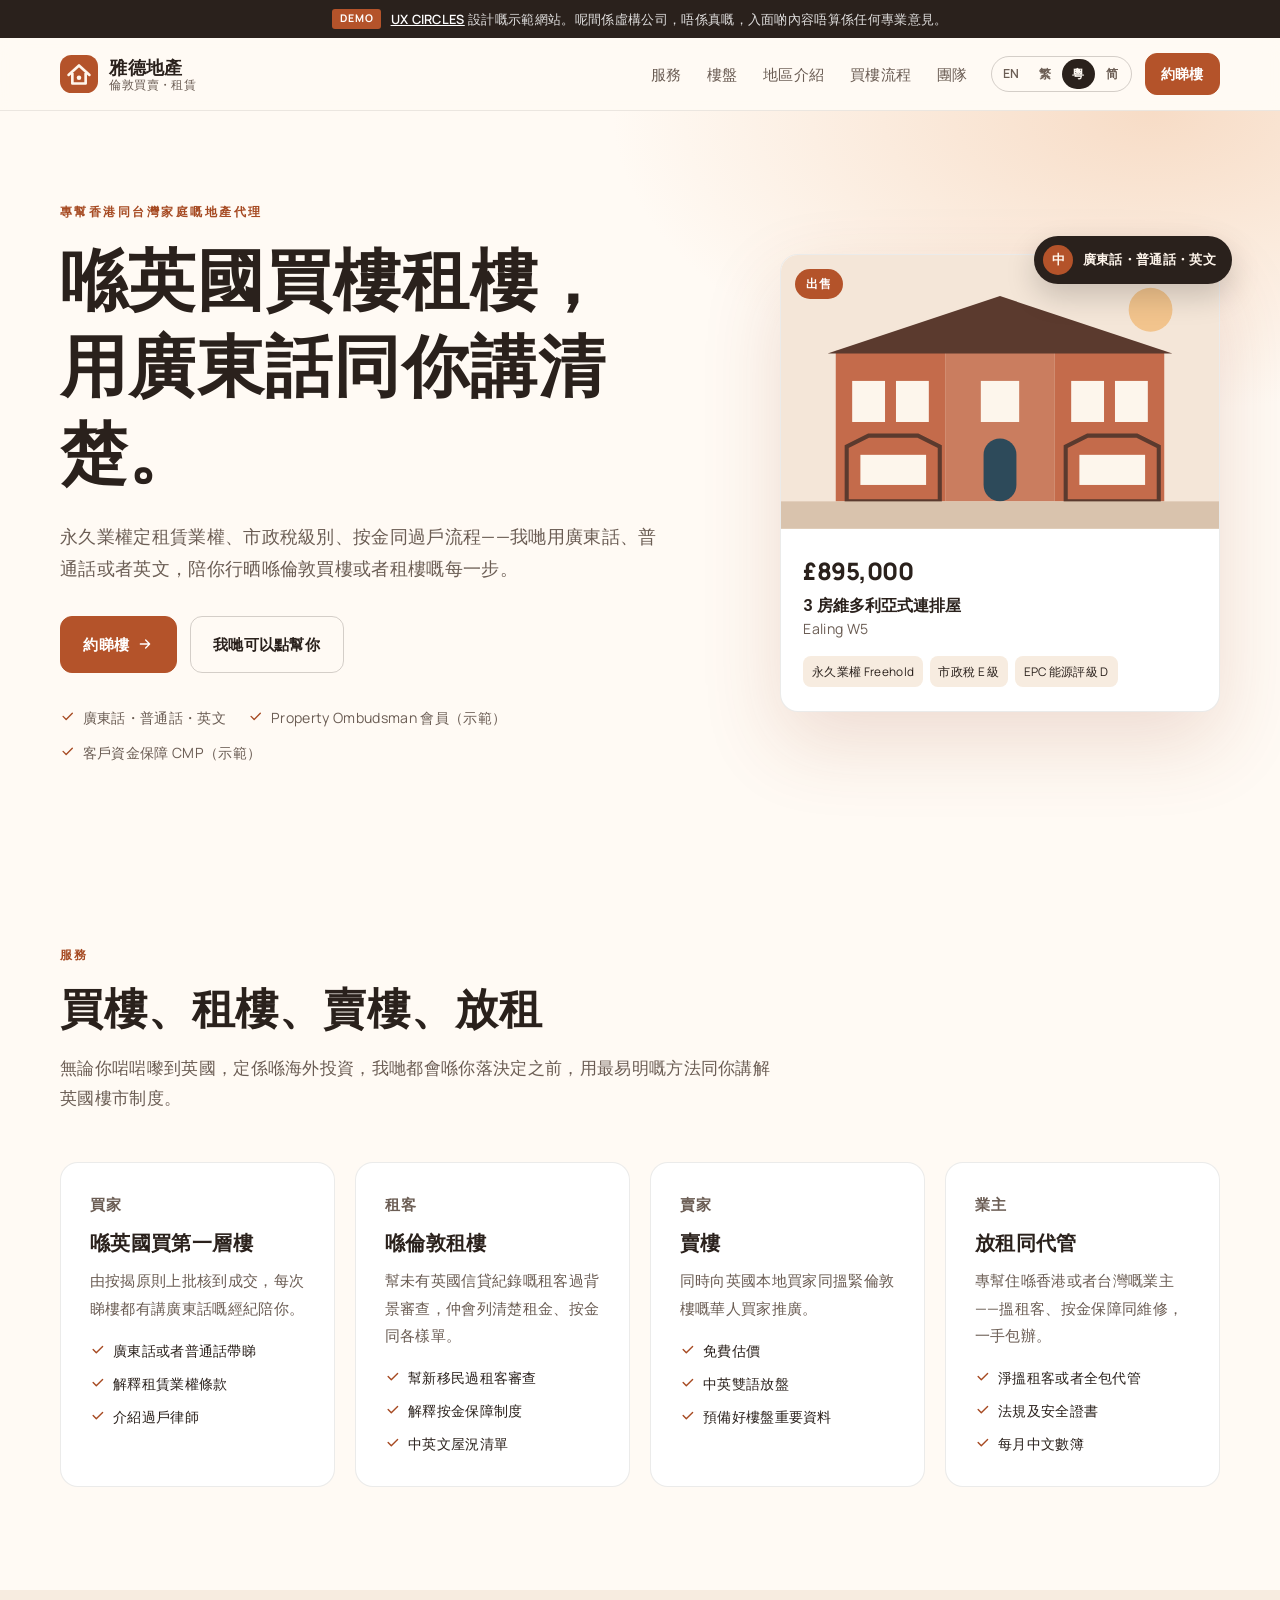
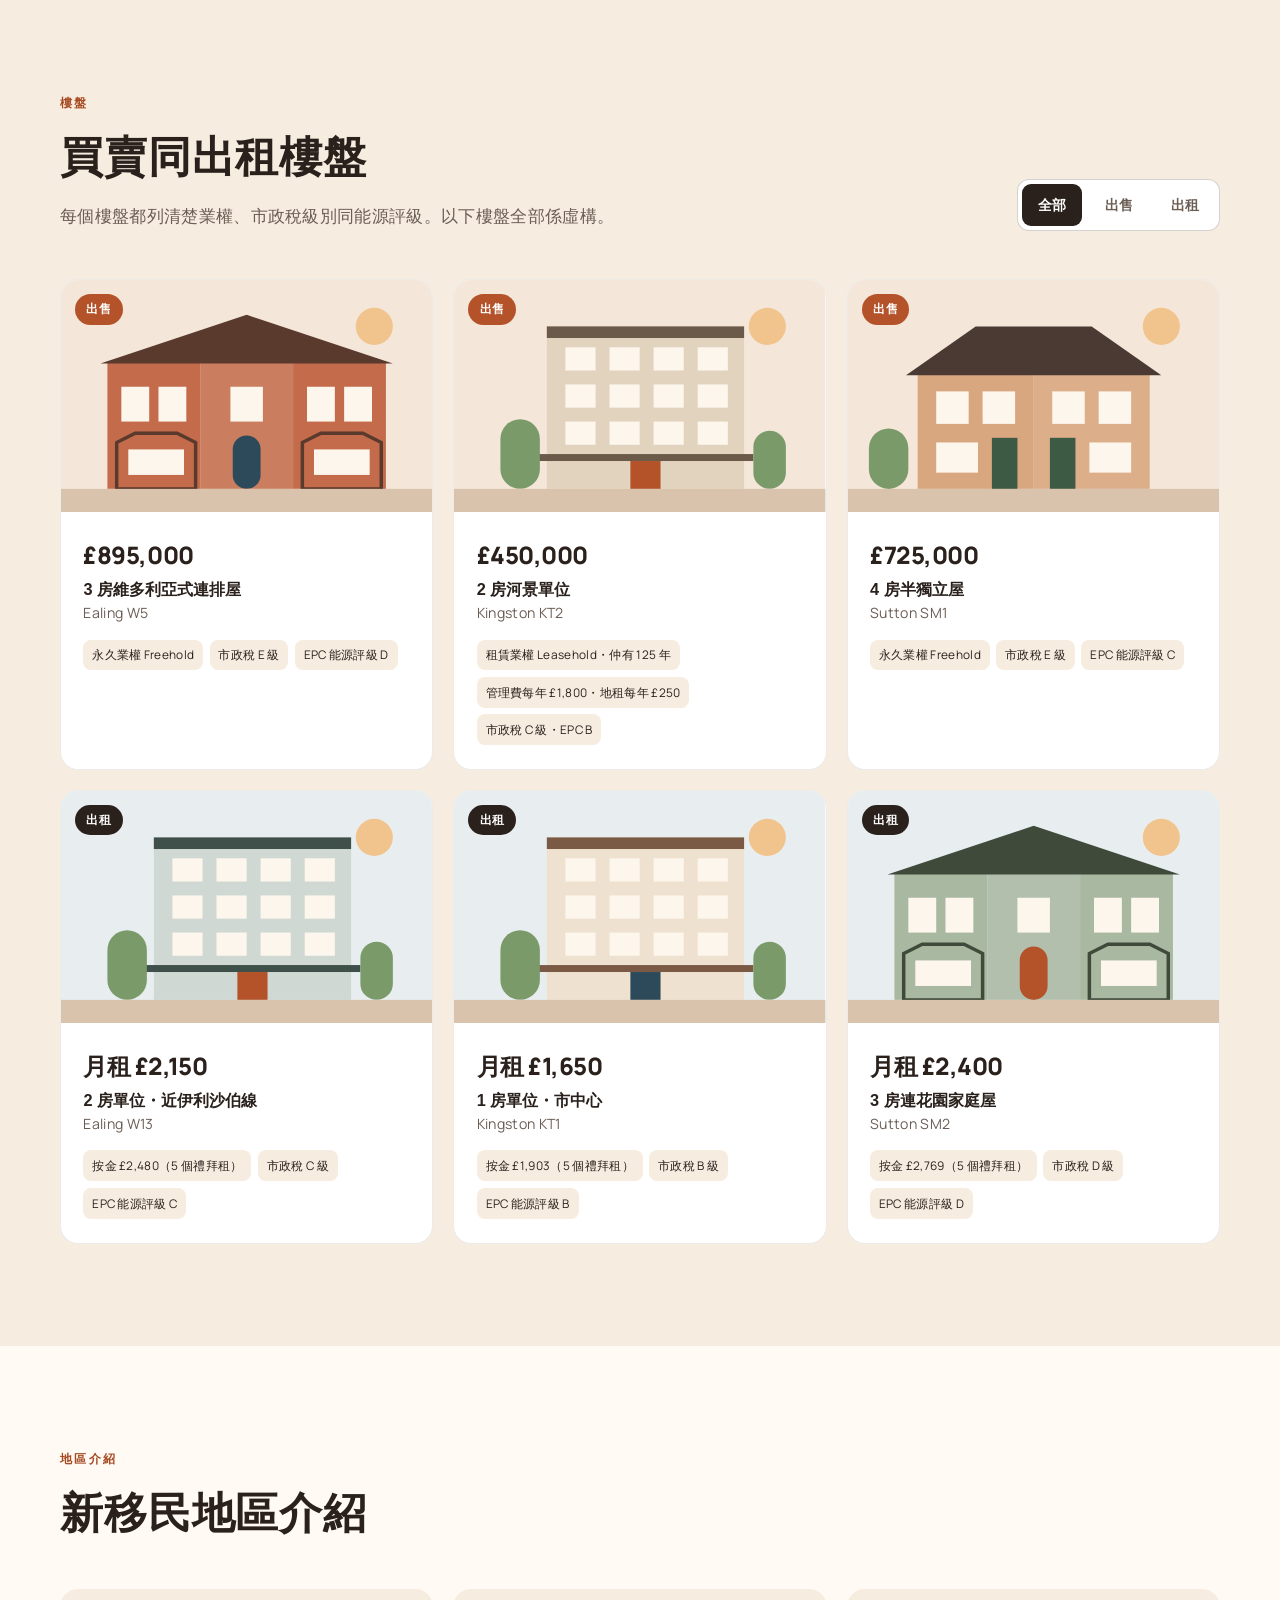
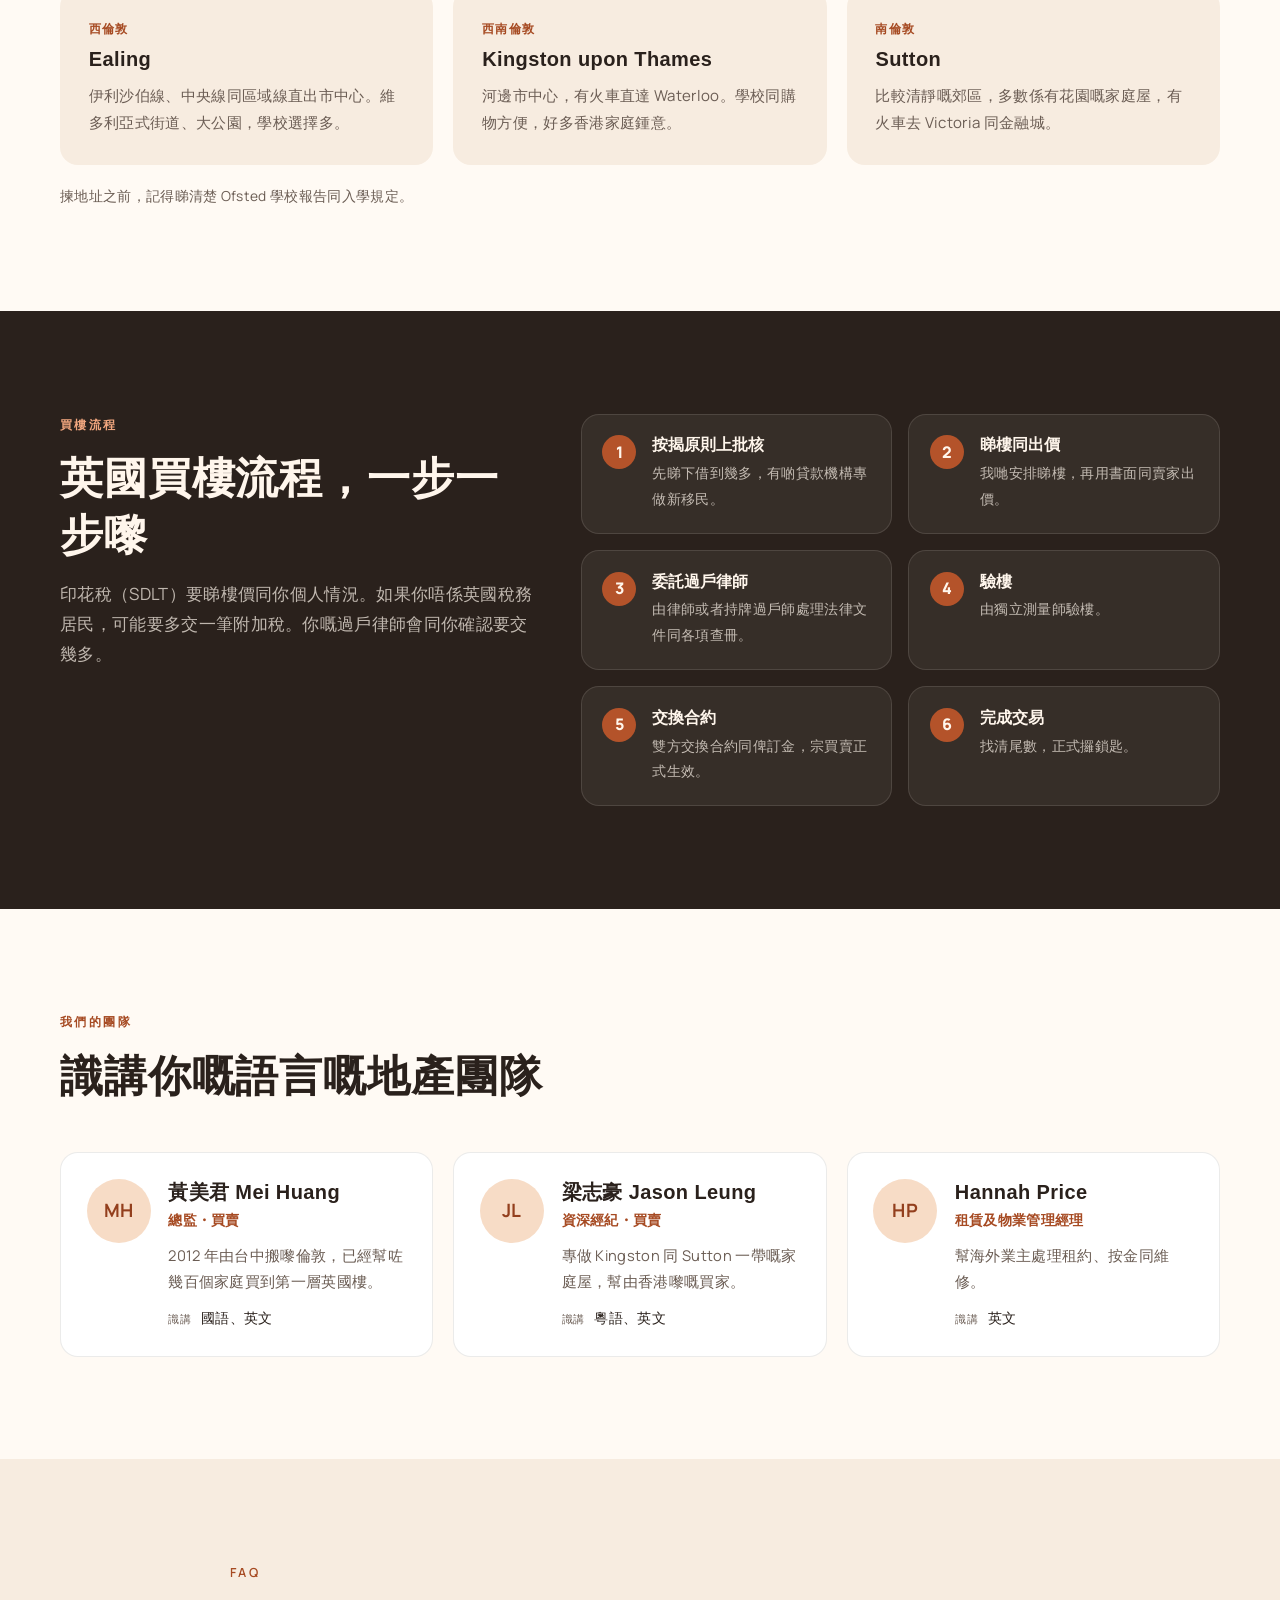
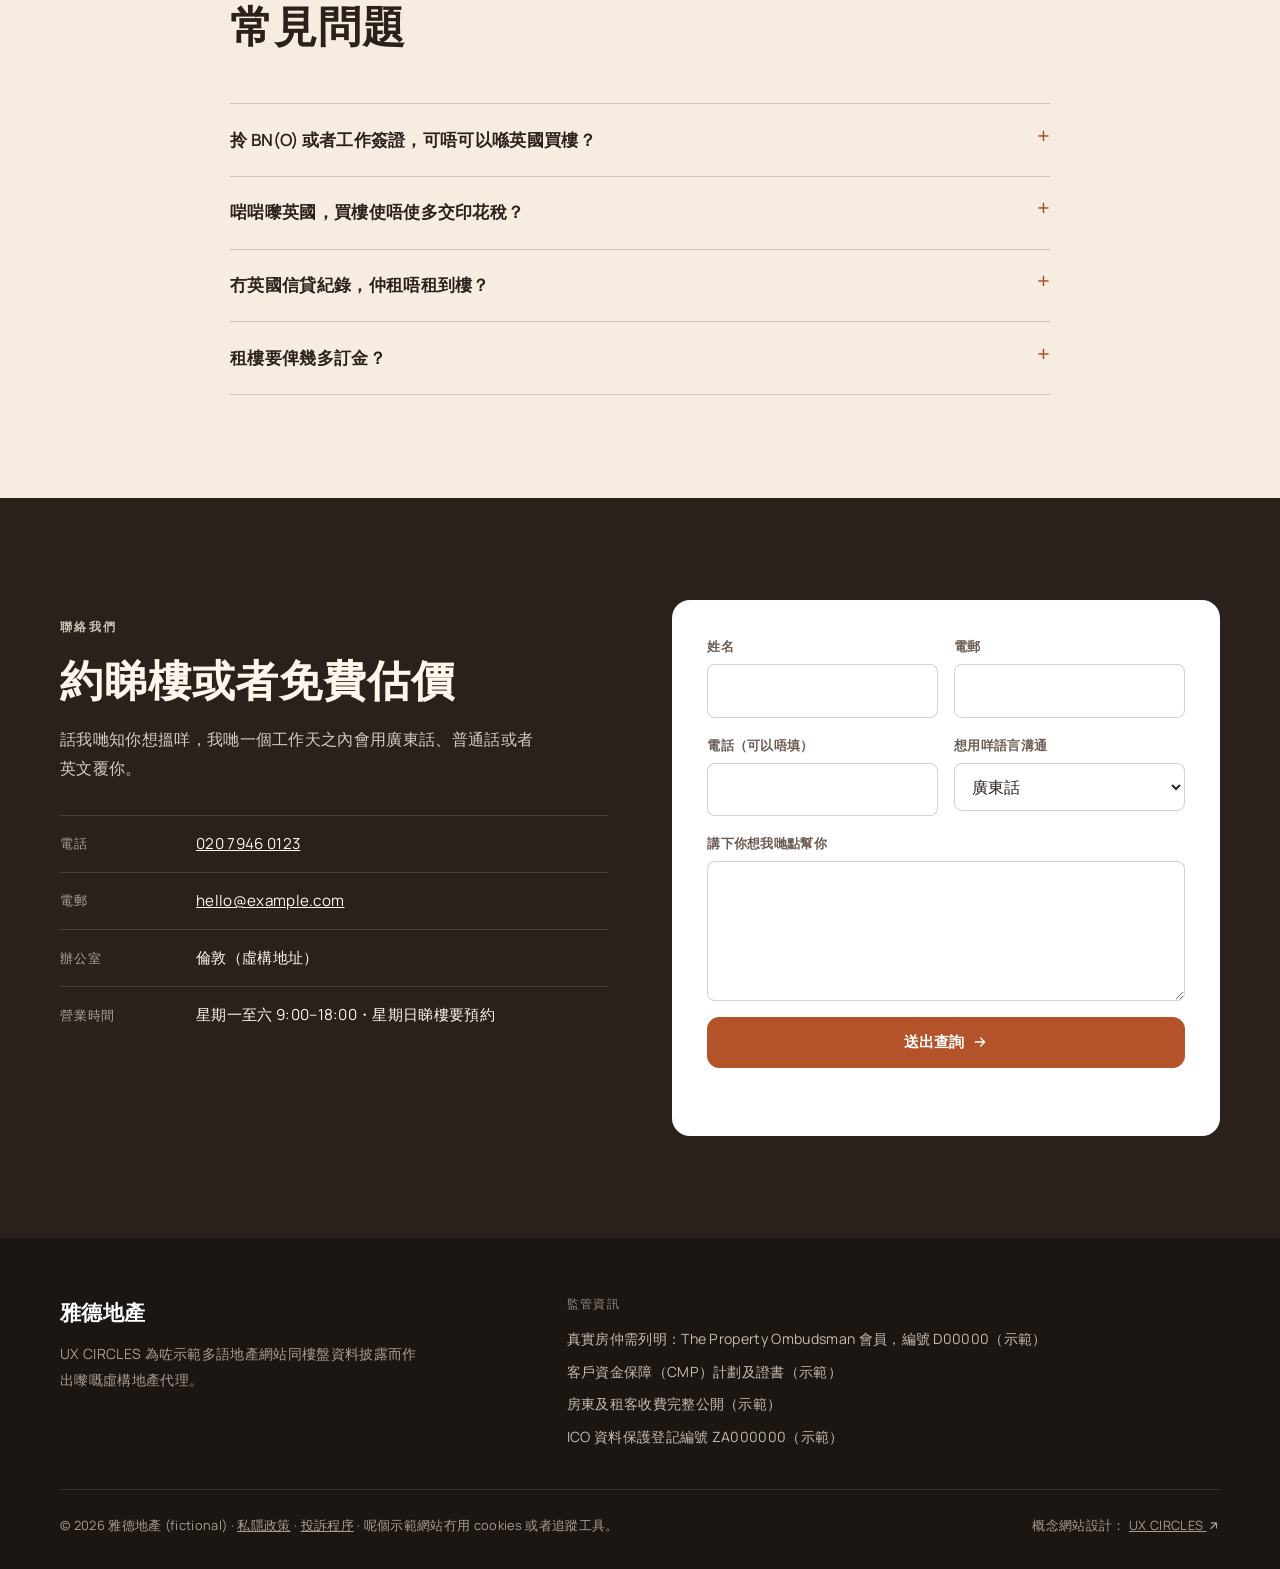
==== yue/index.html @ 045c655f "Add Cantonese (廣東話) version - New /yue/ page in written Cantonese alongside EN, 繁中 and 简中 - lang="yu" ====
<!doctype html>
<html lang="yue-Hant-HK">
<head>
<meta charset="utf-8">
<meta name="viewport" content="width=device-width, initial-scale=1">
<title>雅德地產 Alder &amp; Wren — 倫敦講廣東話嘅地產代理（示範網站）</title>
<meta name="description" content="UX CIRCLES 設計示範：專幫香港同台灣買家、租客嘅倫敦地產代理。用廣東話介紹買樓、租樓盤、地區資料同英國買樓流程。">
<meta name="robots" content="noindex, follow">
<link rel="canonical" href="https://uxcircles.github.io/demo-estate-agent/yue/">
<link rel="alternate" hreflang="en-GB" href="https://uxcircles.github.io/demo-estate-agent/">
<link rel="alternate" hreflang="zh-Hant" href="https://uxcircles.github.io/demo-estate-agent/zh-hant/">
<link rel="alternate" hreflang="zh-HK" href="https://uxcircles.github.io/demo-estate-agent/yue/">
<link rel="alternate" hreflang="zh-Hans" href="https://uxcircles.github.io/demo-estate-agent/zh-hans/">
<link rel="alternate" hreflang="x-default" href="https://uxcircles.github.io/demo-estate-agent/">
<meta property="og:title" content="雅德地產 Alder &amp; Wren — 倫敦講廣東話嘅地產代理（示範網站）">
<meta property="og:description" content="UX CIRCLES 設計示範：專幫香港同台灣買家、租客嘅倫敦地產代理。用廣東話介紹買樓、租樓盤、地區資料同英國買樓流程。">
<meta property="og:type" content="website">
<meta property="og:url" content="https://uxcircles.github.io/demo-estate-agent/yue/">
<meta name="theme-color" content="#b4532a">
<link rel="icon" href="../favicon.svg" type="image/svg+xml">
<link rel="preconnect" href="https://fonts.googleapis.com">
<link rel="preconnect" href="https://fonts.gstatic.com" crossorigin>
<link rel="stylesheet" href="https://fonts.googleapis.com/css2?family=Manrope:wght@400;500;600;700;800&display=swap">
<link rel="stylesheet" href="../styles.css">
<script type="application/ld+json">
{
  "@context": "https://schema.org",
  "@graph": [
    {
      "@type": "RealEstateAgent",
      "@id": "https://uxcircles.github.io/demo-estate-agent/#agency",
      "name": "雅德地產",
      "url": "https://uxcircles.github.io/demo-estate-agent/yue/",
      "description": "UX CIRCLES 設計示範：專幫香港同台灣買家、租客嘅倫敦地產代理。用廣東話介紹買樓、租樓盤、地區資料同英國買樓流程。",
      "telephone": "+44 20 7946 0123",
      "email": "hello@example.com",
      "knowsLanguage": [
        "en",
        "cmn",
        "yue",
        "zh-Hant",
        "zh-Hans"
      ],
      "areaServed": [
        "Ealing",
        "Kingston upon Thames",
        "Sutton"
      ],
      "address": {
        "@type": "PostalAddress",
        "addressLocality": "London",
        "addressCountry": "GB"
      },
      "employee": [
        {
          "@type": "Person",
          "name": "黃美君 Mei Huang",
          "jobTitle": "總監・買賣",
          "knowsLanguage": "國語、英文"
        },
        {
          "@type": "Person",
          "name": "梁志豪 Jason Leung",
          "jobTitle": "資深經紀・買賣",
          "knowsLanguage": "粵語、英文"
        },
        {
          "@type": "Person",
          "name": "Hannah Price",
          "jobTitle": "租賃及物業管理經理",
          "knowsLanguage": "英文"
        }
      ]
    },
    {
      "@type": "FAQPage",
      "mainEntity": [
        {
          "@type": "Question",
          "name": "拎 BN(O) 或者工作簽證，可唔可以喺英國買樓？",
          "acceptedAnswer": {
            "@type": "Answer",
            "text": "可以。英國冇規定一定要咩簽證先可以揸樓。借唔借到按揭就要睇銀行，有啲貸款機構專做新移民，建議你早啲搵按揭顧問傾下。"
          }
        },
        {
          "@type": "Question",
          "name": "啱啱嚟英國，買樓使唔使多交印花稅？",
          "acceptedAnswer": {
            "@type": "Answer",
            "text": "印花稅（SDLT）要睇樓價同你個人情況。如果你唔係英國稅務居民，可能要多交一筆附加稅。你嘅過戶律師會同你確認要交幾多。"
          }
        },
        {
          "@type": "Question",
          "name": "冇英國信貸紀錄，仲租唔租到樓？",
          "acceptedAnswer": {
            "@type": "Answer",
            "text": "通常都得。業主可能會要英國擔保人，或者叫你俾收入或者存款證明。申請之前我哋會同你講清楚有咩選擇。"
          }
        },
        {
          "@type": "Question",
          "name": "租樓要俾幾多訂金？",
          "acceptedAnswer": {
            "@type": "Answer",
            "text": "喺英格蘭，訂金（holding deposit）最多係一個禮拜租金；年租低過 £50,000 嘅租約，按金最多係五個禮拜租金。按金一定要放喺政府認可嘅保障計劃。"
          }
        }
      ]
    }
  ]
}
</script>
</head>
<body class="lang-yue">
<a class="skip" href="#main">跳去主要內容</a>
<div class="demo-bar" role="note"><span class="demo-tag">DEMO</span><span><a href="https://ux-circles.com/professionals">UX CIRCLES</a> 設計嘅示範網站。呢間係虛構公司，唔係真嘅，入面啲內容唔算係任何專業意見。</span></div>

<header class="site-header">
  <div class="wrap header-inner">
    <a class="brand" href="./" aria-label="雅德地產">
      <svg viewBox="0 0 40 40" aria-hidden="true"><rect width="40" height="40" rx="12" fill="#b4532a"/><path d="M9 21L20 11l11 10" stroke="#fff6ec" stroke-width="2.8" fill="none" stroke-linecap="round" stroke-linejoin="round"/><path d="M13 19v11h14V19" stroke="#fff6ec" stroke-width="2.8" fill="none" stroke-linejoin="round"/><circle cx="20" cy="24" r="2.4" fill="#fff6ec"/></svg>
      <span class="brand-text"><span class="brand-name">雅德地產</span><span class="brand-sub">倫敦買賣・租賃</span></span>
    </a>
    <nav class="main-nav" aria-label="選單">
      <ul><li><a href="#services">服務</a></li><li><a href="#homes">樓盤</a></li><li><a href="#areas">地區介紹</a></li><li><a href="#guide">買樓流程</a></li><li><a href="#team">團隊</a></li></ul>
    </nav>
    <div class="header-tools">
      <div class="lang-switch" role="group" aria-label="語言"><a href="../" lang="en-GB" hreflang="en-GB" title="English">EN</a><a href="../zh-hant/" lang="zh-Hant" hreflang="zh-Hant" title="繁體中文">繁</a><a href="./" lang="yue-Hant-HK" hreflang="zh-HK" title="廣東話" aria-current="true">粵</a><a href="../zh-hans/" lang="zh-Hans" hreflang="zh-Hans" title="简体中文">简</a></div>
      <a class="btn btn-sm" href="#contact">約睇樓</a>
      <button class="menu-btn" type="button" aria-expanded="false" aria-controls="mobile-nav"><span class="sr">選單</span><span class="bars" aria-hidden="true"></span></button>
    </div>
  </div>
  <nav id="mobile-nav" class="mobile-nav" aria-label="選單" hidden>
    <ul><li><a href="#services">服務</a></li><li><a href="#homes">樓盤</a></li><li><a href="#areas">地區介紹</a></li><li><a href="#guide">買樓流程</a></li><li><a href="#team">團隊</a></li><li><a href="#contact">聯絡我們</a></li></ul>
  </nav>
</header>

<main id="main">
  <section class="hero">
    <div class="wrap hero-inner">
      <div class="hero-copy">
        <p class="eyebrow">專幫香港同台灣家庭嘅地產代理</p>
        <h1>喺英國買樓租樓，用廣東話同你講清楚。</h1>
        <p class="lede">永久業權定租賃業權、市政稅級別、按金同過戶流程——我哋用廣東話、普通話或者英文，陪你行晒喺倫敦買樓或者租樓嘅每一步。</p>
        <div class="hero-actions">
          <a class="btn" href="#contact">約睇樓 <svg class="ico" viewBox="0 0 24 24" fill="none" stroke="currentColor" stroke-width="2" stroke-linecap="round" stroke-linejoin="round" aria-hidden="true"><path d="M5 12h14M13 6l6 6-6 6"/></svg></a>
          <a class="btn btn-ghost" href="#services">我哋可以點幫你</a>
        </div>
        <ul class="trust"><li><svg class="ico ico-check" viewBox="0 0 24 24" fill="none" stroke="currentColor" stroke-width="2.2" stroke-linecap="round" stroke-linejoin="round" aria-hidden="true"><path d="M5 12l5 5L20 7"/></svg><span>廣東話・普通話・英文</span></li><li><svg class="ico ico-check" viewBox="0 0 24 24" fill="none" stroke="currentColor" stroke-width="2.2" stroke-linecap="round" stroke-linejoin="round" aria-hidden="true"><path d="M5 12l5 5L20 7"/></svg><span>Property Ombudsman 會員（示範）</span></li><li><svg class="ico ico-check" viewBox="0 0 24 24" fill="none" stroke="currentColor" stroke-width="2.2" stroke-linecap="round" stroke-linejoin="round" aria-hidden="true"><path d="M5 12l5 5L20 7"/></svg><span>客戶資金保障 CMP（示範）</span></li></ul>
      </div>
      <div class="hero-visual">
        <div class="hero-home">
          <div class="home-art"><svg viewBox="0 0 320 200" role="img" aria-hidden="true" preserveAspectRatio="xMidYMid slice"><rect width="320" height="200" fill="#f4e6d8"/><circle cx="270" cy="40" r="16" fill="#f2c48d"/><rect x="40" y="70" width="80" height="110" fill="#c46b4b"/><rect x="120" y="70" width="80" height="110" fill="#c46b4b" opacity=".85"/><rect x="200" y="70" width="80" height="110" fill="#c46b4b"/>
<polygon points="34,72 160,30 286,72" fill="#5b3a2e"/>
<rect x="52" y="92" width="24" height="30" fill="#fdf6ec"/><rect x="84" y="92" width="24" height="30" fill="#fdf6ec"/><rect x="146" y="92" width="28" height="30" fill="#fdf6ec"/>
<rect x="212" y="92" width="24" height="30" fill="#fdf6ec"/><rect x="244" y="92" width="24" height="30" fill="#fdf6ec"/>
<polygon points="48,180 48,140 64,132 100,132 116,140 116,180" fill="#c46b4b" stroke="#5b3a2e" stroke-width="3"/><rect x="58" y="146" width="48" height="22" fill="#fdf6ec"/>
<rect x="148" y="134" width="24" height="46" rx="12" fill="#2d4a5a"/>
<polygon points="208,180 208,140 224,132 260,132 276,140 276,180" fill="#c46b4b" stroke="#5b3a2e" stroke-width="3"/><rect x="218" y="146" width="48" height="22" fill="#fdf6ec"/><rect y="180" width="320" height="20" fill="#d9c3ad"/></svg><span class="home-tag sale">出售</span></div>
          <div class="home-body">
            <p class="home-price">£895,000</p>
            <h3>3 房維多利亞式連排屋</h3>
            <p class="home-area">Ealing W5</p>
            <ul class="home-facts"><li>永久業權 Freehold</li><li>市政稅 E 級</li><li>EPC 能源評級 D</li></ul>
          </div>
        </div>
        <div class="hero-chip" aria-hidden="true"><span>中</span>廣東話・普通話・英文</div></div>
    </div>
  </section>

  <section class="section" id="services">
    <div class="wrap">
      <header class="sec-head">
        <p class="eyebrow">服務</p>
        <h2>買樓、租樓、賣樓、放租</h2>
        <p>無論你啱啱嚟到英國，定係喺海外投資，我哋都會喺你落決定之前，用最易明嘅方法同你講解英國樓市制度。</p>
      </header>
      <div class="svc-grid">
      <article class="svc">
        <p class="svc-kicker">買家</p>
        <h3>喺英國買第一層樓</h3>
        <p>由按揭原則上批核到成交，每次睇樓都有講廣東話嘅經紀陪你。</p>
        <ul class="ticks"><li><svg class="ico ico-check" viewBox="0 0 24 24" fill="none" stroke="currentColor" stroke-width="2.2" stroke-linecap="round" stroke-linejoin="round" aria-hidden="true"><path d="M5 12l5 5L20 7"/></svg><span>廣東話或者普通話帶睇</span></li><li><svg class="ico ico-check" viewBox="0 0 24 24" fill="none" stroke="currentColor" stroke-width="2.2" stroke-linecap="round" stroke-linejoin="round" aria-hidden="true"><path d="M5 12l5 5L20 7"/></svg><span>解釋租賃業權條款</span></li><li><svg class="ico ico-check" viewBox="0 0 24 24" fill="none" stroke="currentColor" stroke-width="2.2" stroke-linecap="round" stroke-linejoin="round" aria-hidden="true"><path d="M5 12l5 5L20 7"/></svg><span>介紹過戶律師</span></li></ul>
        
      </article>
      <article class="svc">
        <p class="svc-kicker">租客</p>
        <h3>喺倫敦租樓</h3>
        <p>幫未有英國信貸紀錄嘅租客過背景審查，仲會列清楚租金、按金同各樣單。</p>
        <ul class="ticks"><li><svg class="ico ico-check" viewBox="0 0 24 24" fill="none" stroke="currentColor" stroke-width="2.2" stroke-linecap="round" stroke-linejoin="round" aria-hidden="true"><path d="M5 12l5 5L20 7"/></svg><span>幫新移民過租客審查</span></li><li><svg class="ico ico-check" viewBox="0 0 24 24" fill="none" stroke="currentColor" stroke-width="2.2" stroke-linecap="round" stroke-linejoin="round" aria-hidden="true"><path d="M5 12l5 5L20 7"/></svg><span>解釋按金保障制度</span></li><li><svg class="ico ico-check" viewBox="0 0 24 24" fill="none" stroke="currentColor" stroke-width="2.2" stroke-linecap="round" stroke-linejoin="round" aria-hidden="true"><path d="M5 12l5 5L20 7"/></svg><span>中英文屋況清單</span></li></ul>
        
      </article>
      <article class="svc">
        <p class="svc-kicker">賣家</p>
        <h3>賣樓</h3>
        <p>同時向英國本地買家同搵緊倫敦樓嘅華人買家推廣。</p>
        <ul class="ticks"><li><svg class="ico ico-check" viewBox="0 0 24 24" fill="none" stroke="currentColor" stroke-width="2.2" stroke-linecap="round" stroke-linejoin="round" aria-hidden="true"><path d="M5 12l5 5L20 7"/></svg><span>免費估價</span></li><li><svg class="ico ico-check" viewBox="0 0 24 24" fill="none" stroke="currentColor" stroke-width="2.2" stroke-linecap="round" stroke-linejoin="round" aria-hidden="true"><path d="M5 12l5 5L20 7"/></svg><span>中英雙語放盤</span></li><li><svg class="ico ico-check" viewBox="0 0 24 24" fill="none" stroke="currentColor" stroke-width="2.2" stroke-linecap="round" stroke-linejoin="round" aria-hidden="true"><path d="M5 12l5 5L20 7"/></svg><span>預備好樓盤重要資料</span></li></ul>
        
      </article>
      <article class="svc">
        <p class="svc-kicker">業主</p>
        <h3>放租同代管</h3>
        <p>專幫住喺香港或者台灣嘅業主——搵租客、按金保障同維修，一手包辦。</p>
        <ul class="ticks"><li><svg class="ico ico-check" viewBox="0 0 24 24" fill="none" stroke="currentColor" stroke-width="2.2" stroke-linecap="round" stroke-linejoin="round" aria-hidden="true"><path d="M5 12l5 5L20 7"/></svg><span>淨搵租客或者全包代管</span></li><li><svg class="ico ico-check" viewBox="0 0 24 24" fill="none" stroke="currentColor" stroke-width="2.2" stroke-linecap="round" stroke-linejoin="round" aria-hidden="true"><path d="M5 12l5 5L20 7"/></svg><span>法規及安全證書</span></li><li><svg class="ico ico-check" viewBox="0 0 24 24" fill="none" stroke="currentColor" stroke-width="2.2" stroke-linecap="round" stroke-linejoin="round" aria-hidden="true"><path d="M5 12l5 5L20 7"/></svg><span>每月中文數簿</span></li></ul>
        
      </article></div>
    </div>
  </section>

  <section class="section section-tint" id="homes">
    <div class="wrap">
      <header class="sec-head sec-head-row">
        <div>
          <p class="eyebrow">樓盤</p>
          <h2>買賣同出租樓盤</h2>
          <p>每個樓盤都列清楚業權、市政稅級別同能源評級。以下樓盤全部係虛構。</p>
        </div>
        <div class="filter" data-filter="#home-grid" role="group">
          <button type="button" data-value="all" aria-pressed="true">全部</button>
          <button type="button" data-value="sale" aria-pressed="false">出售</button>
          <button type="button" data-value="let" aria-pressed="false">出租</button>
        </div>
      </header>
      <div class="home-grid" id="home-grid">
        <article class="home" data-kind="sale">
          <div class="home-art"><svg viewBox="0 0 320 200" role="img" aria-hidden="true" preserveAspectRatio="xMidYMid slice"><rect width="320" height="200" fill="#f4e6d8"/><circle cx="270" cy="40" r="16" fill="#f2c48d"/><rect x="40" y="70" width="80" height="110" fill="#c46b4b"/><rect x="120" y="70" width="80" height="110" fill="#c46b4b" opacity=".85"/><rect x="200" y="70" width="80" height="110" fill="#c46b4b"/>
<polygon points="34,72 160,30 286,72" fill="#5b3a2e"/>
<rect x="52" y="92" width="24" height="30" fill="#fdf6ec"/><rect x="84" y="92" width="24" height="30" fill="#fdf6ec"/><rect x="146" y="92" width="28" height="30" fill="#fdf6ec"/>
<rect x="212" y="92" width="24" height="30" fill="#fdf6ec"/><rect x="244" y="92" width="24" height="30" fill="#fdf6ec"/>
<polygon points="48,180 48,140 64,132 100,132 116,140 116,180" fill="#c46b4b" stroke="#5b3a2e" stroke-width="3"/><rect x="58" y="146" width="48" height="22" fill="#fdf6ec"/>
<rect x="148" y="134" width="24" height="46" rx="12" fill="#2d4a5a"/>
<polygon points="208,180 208,140 224,132 260,132 276,140 276,180" fill="#c46b4b" stroke="#5b3a2e" stroke-width="3"/><rect x="218" y="146" width="48" height="22" fill="#fdf6ec"/><rect y="180" width="320" height="20" fill="#d9c3ad"/></svg><span class="home-tag sale">出售</span></div>
          <div class="home-body">
            <p class="home-price">£895,000</p>
            <h3>3 房維多利亞式連排屋</h3>
            <p class="home-area">Ealing W5</p>
            <ul class="home-facts"><li>永久業權 Freehold</li><li>市政稅 E 級</li><li>EPC 能源評級 D</li></ul>
          </div>
        </article>
        <article class="home" data-kind="sale">
          <div class="home-art"><svg viewBox="0 0 320 200" role="img" aria-hidden="true" preserveAspectRatio="xMidYMid slice"><rect width="320" height="200" fill="#f4e6d8"/><circle cx="270" cy="40" r="16" fill="#f2c48d"/><rect x="80" y="40" width="170" height="140" fill="#e2d3bf"/><rect x="80" y="40" width="170" height="10" fill="#6b5a4a"/>
<rect x="96" y="58" width="26" height="20" fill="#fdf6ec"/><rect x="134" y="58" width="26" height="20" fill="#fdf6ec"/><rect x="172" y="58" width="26" height="20" fill="#fdf6ec"/><rect x="210" y="58" width="26" height="20" fill="#fdf6ec"/><rect x="96" y="90" width="26" height="20" fill="#fdf6ec"/><rect x="134" y="90" width="26" height="20" fill="#fdf6ec"/><rect x="172" y="90" width="26" height="20" fill="#fdf6ec"/><rect x="210" y="90" width="26" height="20" fill="#fdf6ec"/><rect x="96" y="122" width="26" height="20" fill="#fdf6ec"/><rect x="134" y="122" width="26" height="20" fill="#fdf6ec"/><rect x="172" y="122" width="26" height="20" fill="#fdf6ec"/><rect x="210" y="122" width="26" height="20" fill="#fdf6ec"/><rect x="72" y="150" width="186" height="6" fill="#6b5a4a"/><rect x="152" y="156" width="26" height="24" fill="#b4532a"/>
<rect x="40" y="120" width="34" height="60" rx="17" fill="#7a9a6a"/><rect x="258" y="130" width="28" height="50" rx="14" fill="#7a9a6a"/><rect y="180" width="320" height="20" fill="#d9c3ad"/></svg><span class="home-tag sale">出售</span></div>
          <div class="home-body">
            <p class="home-price">£450,000</p>
            <h3>2 房河景單位</h3>
            <p class="home-area">Kingston KT2</p>
            <ul class="home-facts"><li>租賃業權 Leasehold・仲有 125 年</li><li>管理費每年 £1,800・地租每年 £250</li><li>市政稅 C 級・EPC B</li></ul>
          </div>
        </article>
        <article class="home" data-kind="sale">
          <div class="home-art"><svg viewBox="0 0 320 200" role="img" aria-hidden="true" preserveAspectRatio="xMidYMid slice"><rect width="320" height="200" fill="#f4e6d8"/><circle cx="270" cy="40" r="16" fill="#f2c48d"/><rect x="60" y="80" width="100" height="100" fill="#d9a77f"/><rect x="160" y="80" width="100" height="100" fill="#d9a77f" opacity=".88"/>
<polygon points="50,82 110,40 210,40 270,82" fill="#4a3a33"/>
<rect x="76" y="96" width="28" height="28" fill="#fdf6ec"/><rect x="116" y="96" width="28" height="28" fill="#fdf6ec"/><rect x="176" y="96" width="28" height="28" fill="#fdf6ec"/><rect x="216" y="96" width="28" height="28" fill="#fdf6ec"/>
<rect x="76" y="140" width="36" height="26" fill="#fdf6ec"/><rect x="124" y="136" width="22" height="44" fill="#3d5a45"/>
<rect x="174" y="136" width="22" height="44" fill="#3d5a45"/><rect x="208" y="140" width="36" height="26" fill="#fdf6ec"/>
<rect x="18" y="128" width="34" height="52" rx="17" fill="#7a9a6a"/><rect y="180" width="320" height="20" fill="#d9c3ad"/></svg><span class="home-tag sale">出售</span></div>
          <div class="home-body">
            <p class="home-price">£725,000</p>
            <h3>4 房半獨立屋</h3>
            <p class="home-area">Sutton SM1</p>
            <ul class="home-facts"><li>永久業權 Freehold</li><li>市政稅 E 級</li><li>EPC 能源評級 C</li></ul>
          </div>
        </article>
        <article class="home" data-kind="let">
          <div class="home-art"><svg viewBox="0 0 320 200" role="img" aria-hidden="true" preserveAspectRatio="xMidYMid slice"><rect width="320" height="200" fill="#e8eef0"/><circle cx="270" cy="40" r="16" fill="#f2c48d"/><rect x="80" y="40" width="170" height="140" fill="#cfd8d3"/><rect x="80" y="40" width="170" height="10" fill="#3f4f4a"/>
<rect x="96" y="58" width="26" height="20" fill="#fdf6ec"/><rect x="134" y="58" width="26" height="20" fill="#fdf6ec"/><rect x="172" y="58" width="26" height="20" fill="#fdf6ec"/><rect x="210" y="58" width="26" height="20" fill="#fdf6ec"/><rect x="96" y="90" width="26" height="20" fill="#fdf6ec"/><rect x="134" y="90" width="26" height="20" fill="#fdf6ec"/><rect x="172" y="90" width="26" height="20" fill="#fdf6ec"/><rect x="210" y="90" width="26" height="20" fill="#fdf6ec"/><rect x="96" y="122" width="26" height="20" fill="#fdf6ec"/><rect x="134" y="122" width="26" height="20" fill="#fdf6ec"/><rect x="172" y="122" width="26" height="20" fill="#fdf6ec"/><rect x="210" y="122" width="26" height="20" fill="#fdf6ec"/><rect x="72" y="150" width="186" height="6" fill="#3f4f4a"/><rect x="152" y="156" width="26" height="24" fill="#b4532a"/>
<rect x="40" y="120" width="34" height="60" rx="17" fill="#7a9a6a"/><rect x="258" y="130" width="28" height="50" rx="14" fill="#7a9a6a"/><rect y="180" width="320" height="20" fill="#d9c3ad"/></svg><span class="home-tag let">出租</span></div>
          <div class="home-body">
            <p class="home-price">月租 £2,150</p>
            <h3>2 房單位・近伊利沙伯線</h3>
            <p class="home-area">Ealing W13</p>
            <ul class="home-facts"><li>按金 £2,480（5 個禮拜租）</li><li>市政稅 C 級</li><li>EPC 能源評級 C</li></ul>
          </div>
        </article>
        <article class="home" data-kind="let">
          <div class="home-art"><svg viewBox="0 0 320 200" role="img" aria-hidden="true" preserveAspectRatio="xMidYMid slice"><rect width="320" height="200" fill="#e8eef0"/><circle cx="270" cy="40" r="16" fill="#f2c48d"/><rect x="80" y="40" width="170" height="140" fill="#efe1cf"/><rect x="80" y="40" width="170" height="10" fill="#7a5a44"/>
<rect x="96" y="58" width="26" height="20" fill="#fdf6ec"/><rect x="134" y="58" width="26" height="20" fill="#fdf6ec"/><rect x="172" y="58" width="26" height="20" fill="#fdf6ec"/><rect x="210" y="58" width="26" height="20" fill="#fdf6ec"/><rect x="96" y="90" width="26" height="20" fill="#fdf6ec"/><rect x="134" y="90" width="26" height="20" fill="#fdf6ec"/><rect x="172" y="90" width="26" height="20" fill="#fdf6ec"/><rect x="210" y="90" width="26" height="20" fill="#fdf6ec"/><rect x="96" y="122" width="26" height="20" fill="#fdf6ec"/><rect x="134" y="122" width="26" height="20" fill="#fdf6ec"/><rect x="172" y="122" width="26" height="20" fill="#fdf6ec"/><rect x="210" y="122" width="26" height="20" fill="#fdf6ec"/><rect x="72" y="150" width="186" height="6" fill="#7a5a44"/><rect x="152" y="156" width="26" height="24" fill="#2d4a5a"/>
<rect x="40" y="120" width="34" height="60" rx="17" fill="#7a9a6a"/><rect x="258" y="130" width="28" height="50" rx="14" fill="#7a9a6a"/><rect y="180" width="320" height="20" fill="#d9c3ad"/></svg><span class="home-tag let">出租</span></div>
          <div class="home-body">
            <p class="home-price">月租 £1,650</p>
            <h3>1 房單位・市中心</h3>
            <p class="home-area">Kingston KT1</p>
            <ul class="home-facts"><li>按金 £1,903（5 個禮拜租）</li><li>市政稅 B 級</li><li>EPC 能源評級 B</li></ul>
          </div>
        </article>
        <article class="home" data-kind="let">
          <div class="home-art"><svg viewBox="0 0 320 200" role="img" aria-hidden="true" preserveAspectRatio="xMidYMid slice"><rect width="320" height="200" fill="#e8eef0"/><circle cx="270" cy="40" r="16" fill="#f2c48d"/><rect x="40" y="70" width="80" height="110" fill="#a9b8a0"/><rect x="120" y="70" width="80" height="110" fill="#a9b8a0" opacity=".85"/><rect x="200" y="70" width="80" height="110" fill="#a9b8a0"/>
<polygon points="34,72 160,30 286,72" fill="#3f4a3a"/>
<rect x="52" y="92" width="24" height="30" fill="#fdf6ec"/><rect x="84" y="92" width="24" height="30" fill="#fdf6ec"/><rect x="146" y="92" width="28" height="30" fill="#fdf6ec"/>
<rect x="212" y="92" width="24" height="30" fill="#fdf6ec"/><rect x="244" y="92" width="24" height="30" fill="#fdf6ec"/>
<polygon points="48,180 48,140 64,132 100,132 116,140 116,180" fill="#a9b8a0" stroke="#3f4a3a" stroke-width="3"/><rect x="58" y="146" width="48" height="22" fill="#fdf6ec"/>
<rect x="148" y="134" width="24" height="46" rx="12" fill="#b4532a"/>
<polygon points="208,180 208,140 224,132 260,132 276,140 276,180" fill="#a9b8a0" stroke="#3f4a3a" stroke-width="3"/><rect x="218" y="146" width="48" height="22" fill="#fdf6ec"/><rect y="180" width="320" height="20" fill="#d9c3ad"/></svg><span class="home-tag let">出租</span></div>
          <div class="home-body">
            <p class="home-price">月租 £2,400</p>
            <h3>3 房連花園家庭屋</h3>
            <p class="home-area">Sutton SM2</p>
            <ul class="home-facts"><li>按金 £2,769（5 個禮拜租）</li><li>市政稅 D 級</li><li>EPC 能源評級 D</li></ul>
          </div>
        </article>
      </div>
    </div>
  </section>

  <section class="section" id="areas">
    <div class="wrap">
      <header class="sec-head">
        <p class="eyebrow">地區介紹</p>
        <h2>新移民地區介紹</h2>
      </header>
      <div class="area-grid">
        <article class="area"><p class="area-region">西倫敦</p><h3>Ealing</h3><p>伊利沙伯線、中央線同區域線直出市中心。維多利亞式街道、大公園，學校選擇多。</p></article>
        <article class="area"><p class="area-region">西南倫敦</p><h3>Kingston upon Thames</h3><p>河邊市中心，有火車直達 Waterloo。學校同購物方便，好多香港家庭鍾意。</p></article>
        <article class="area"><p class="area-region">南倫敦</p><h3>Sutton</h3><p>比較清靜嘅郊區，多數係有花園嘅家庭屋，有火車去 Victoria 同金融城。</p></article>
      </div>
      <p class="areas-note">揀地址之前，記得睇清楚 Ofsted 學校報告同入學規定。</p>
    </div>
  </section>

  <section class="section section-dark" id="guide">
    <div class="wrap guide-inner">
      <header class="sec-head">
        <p class="eyebrow">買樓流程</p>
        <h2>英國買樓流程，一步一步嚟</h2>
        <p>印花稅（SDLT）要睇樓價同你個人情況。如果你唔係英國稅務居民，可能要多交一筆附加稅。你嘅過戶律師會同你確認要交幾多。</p>
      </header>
      <ol class="guide">
        <li><span class="n">1</span><div><h3>按揭原則上批核</h3><p>先睇下借到幾多，有啲貸款機構專做新移民。</p></div></li>
        <li><span class="n">2</span><div><h3>睇樓同出價</h3><p>我哋安排睇樓，再用書面同賣家出價。</p></div></li>
        <li><span class="n">3</span><div><h3>委託過戶律師</h3><p>由律師或者持牌過戶師處理法律文件同各項查冊。</p></div></li>
        <li><span class="n">4</span><div><h3>驗樓</h3><p>由獨立測量師驗樓。</p></div></li>
        <li><span class="n">5</span><div><h3>交換合約</h3><p>雙方交換合約同俾訂金，宗買賣正式生效。</p></div></li>
        <li><span class="n">6</span><div><h3>完成交易</h3><p>找清尾數，正式攞鎖匙。</p></div></li>
      </ol>
    </div>
  </section>

  <section class="section" id="team">
    <div class="wrap">
      <header class="sec-head">
        <p class="eyebrow">我們的團隊</p>
        <h2>識講你嘅語言嘅地產團隊</h2>
      </header>
      <div class="team-grid">
      <article class="person">
        <div class="avatar" aria-hidden="true">MH</div>
        <div>
          <h3>黃美君 Mei Huang</h3>
          <p class="role">總監・買賣</p>
          <p class="bio">2012 年由台中搬嚟倫敦，已經幫咗幾百個家庭買到第一層英國樓。</p>
          <p class="speaks"><span>識講</span> 國語、英文</p>
        </div>
      </article>
      <article class="person">
        <div class="avatar" aria-hidden="true">JL</div>
        <div>
          <h3>梁志豪 Jason Leung</h3>
          <p class="role">資深經紀・買賣</p>
          <p class="bio">專做 Kingston 同 Sutton 一帶嘅家庭屋，幫由香港嚟嘅買家。</p>
          <p class="speaks"><span>識講</span> 粵語、英文</p>
        </div>
      </article>
      <article class="person">
        <div class="avatar" aria-hidden="true">HP</div>
        <div>
          <h3>Hannah Price</h3>
          <p class="role">租賃及物業管理經理</p>
          <p class="bio">幫海外業主處理租約、按金同維修。</p>
          <p class="speaks"><span>識講</span> 英文</p>
        </div>
      </article></div>
    </div>
  </section>

  <section class="section section-tint" id="faq">
    <div class="wrap narrow">
      <header class="sec-head">
        <p class="eyebrow">FAQ</p>
        <h2>常見問題</h2>
      </header>
      <div class="faq">
      <details class="qa">
        <summary>拎 BN(O) 或者工作簽證，可唔可以喺英國買樓？</summary>
        <div><p>可以。英國冇規定一定要咩簽證先可以揸樓。借唔借到按揭就要睇銀行，有啲貸款機構專做新移民，建議你早啲搵按揭顧問傾下。</p></div>
      </details>
      <details class="qa">
        <summary>啱啱嚟英國，買樓使唔使多交印花稅？</summary>
        <div><p>印花稅（SDLT）要睇樓價同你個人情況。如果你唔係英國稅務居民，可能要多交一筆附加稅。你嘅過戶律師會同你確認要交幾多。</p></div>
      </details>
      <details class="qa">
        <summary>冇英國信貸紀錄，仲租唔租到樓？</summary>
        <div><p>通常都得。業主可能會要英國擔保人，或者叫你俾收入或者存款證明。申請之前我哋會同你講清楚有咩選擇。</p></div>
      </details>
      <details class="qa">
        <summary>租樓要俾幾多訂金？</summary>
        <div><p>喺英格蘭，訂金（holding deposit）最多係一個禮拜租金；年租低過 £50,000 嘅租約，按金最多係五個禮拜租金。按金一定要放喺政府認可嘅保障計劃。</p></div>
      </details></div>
    </div>
  </section>

  <section class="section contact" id="contact">
    <div class="wrap contact-inner">
      <div>
        <p class="eyebrow">聯絡我們</p>
        <h2>約睇樓或者免費估價</h2>
        <p>話我哋知你想搵咩，我哋一個工作天之內會用廣東話、普通話或者英文覆你。</p>
        <ul class="contact-list">
          <li><span>電話</span><a href="tel:+442079460123">020 7946 0123</a></li>
          <li><span>電郵</span><a href="mailto:hello@example.com">hello@example.com</a></li>
          <li><span>辦公室</span>倫敦（虛構地址）</li>
          <li><span>營業時間</span>星期一至六 9:00–18:00・星期日睇樓要預約</li>
        </ul>
      </div>
      <form class="enquiry" novalidate data-demo-msg="呢個係示範網站，你嘅訊息冇寄出到。">
        <label>姓名<input name="name" autocomplete="name" required></label>
        <label>電郵<input name="email" type="email" autocomplete="email" required></label>
        <label>電話（可以唔填）<input name="phone" type="tel" autocomplete="tel"></label>
        <label>想用咩語言溝通<select name="lang"><option>English</option><option>繁體中文</option><option selected>廣東話</option><option>简体中文</option></select></label>
        <label class="full">講下你想我哋點幫你<textarea name="message" rows="4"></textarea></label>
        <button class="btn full" type="submit">送出查詢 <svg class="ico" viewBox="0 0 24 24" fill="none" stroke="currentColor" stroke-width="2" stroke-linecap="round" stroke-linejoin="round" aria-hidden="true"><path d="M5 12h14M13 6l6 6-6 6"/></svg></button>
        <p class="form-status full" role="status" aria-live="polite"></p>
      </form>
    </div>
  </section>
</main>

<footer class="site-footer">
  <div class="wrap">
    <div class="footer-top">
      <div>
        <p class="footer-brand">雅德地產</p>
        <p class="footer-sub">UX CIRCLES 為咗示範多語地產網站同樓盤資料披露而作出嚟嘅虛構地產代理。</p>
      </div>
      <div class="reg">
        <p class="reg-title">監管資訊</p>
        <ul><li>真實房仲需列明：The Property Ombudsman 會員，編號 D00000（示範）</li><li>客戶資金保障（CMP）計劃及證書（示範）</li><li>房東及租客收費完整公開（示範）</li><li>ICO 資料保護登記編號 ZA000000（示範）</li></ul>
        
      </div>
    </div>
    <div class="footer-bottom">
      <p>© 2026 雅德地產 (fictional) · <a href="#contact">私隱政策</a> · <a href="#contact">投訴程序</a> · 呢個示範網站冇用 cookies 或者追蹤工具。</p>
      <p>概念網站設計： <a href="https://ux-circles.com/professionals">UX CIRCLES <svg class="ico" viewBox="0 0 24 24" fill="none" stroke="currentColor" stroke-width="2" stroke-linecap="round" stroke-linejoin="round" aria-hidden="true"><path d="M7 17L17 7M8 7h9v9"/></svg></a></p>
    </div>
  </div>
</footer>
<script src="../main.js" defer></script>
</body>
</html>
---- styles.css ----
:root{
--font-body:"Manrope",-apple-system,"PingFang TC","PingFang HK","Noto Sans TC","Microsoft JhengHei","Noto Sans SC",sans-serif;
--font-display:"Manrope",-apple-system,sans-serif;--font-display-zh:"PingFang TC","Noto Sans TC","Microsoft JhengHei","Noto Sans SC",sans-serif;--display-weight:800;--display-tracking:-.03em;
--ink:#2a211c;--muted:#6b5d54;--bg:#fffaf4;--surface:#f7ece0;--card:#fff;--line:rgba(42,33,28,.09);--line-strong:rgba(42,33,28,.2);
--accent:#b4532a;--accent-dark:#933f1d;--on-accent:#fff;--accent-text:#a64a22;--radius:18px;--radius-btn:12px;
--hero-bg:radial-gradient(900px 500px at 90% 0,#f7dcc6 0,transparent 60%),var(--bg);
--avatar-bg:#f7dcc6;--avatar-ink:#933f1d;--contact-bg:#2a211c;--contact-ink:#fff6ec;--footer-bg:#1c1612;--footer-ink:#e3d6cb}
.lang-zh-hans{--font-display-zh:"PingFang SC","Noto Sans SC","Microsoft YaHei",sans-serif}
.lang-zh-hant h1,.lang-zh-hans h1,.lang-yue h1,.lang-zh-hant h2,.lang-zh-hans h2,.lang-yue h2{font-weight:800}
*,*::before,*::after{box-sizing:border-box;margin:0;padding:0}
html{scroll-behavior:smooth;-webkit-text-size-adjust:100%}
body{font-family:var(--font-body);color:var(--ink);background:var(--bg);line-height:1.65;font-size:16px;overflow-x:hidden}
body.lang-zh-hant,body.lang-zh-hans,body.lang-yue{line-height:1.8;letter-spacing:.02em}
img,svg{display:block;max-width:100%}
a{color:inherit}
.wrap{width:min(1160px,100% - 32px);margin-inline:auto}
.narrow{width:min(820px,100% - 32px)}
.sr{position:absolute;width:1px;height:1px;overflow:hidden;clip:rect(0 0 0 0)}
.skip{position:absolute;left:-9999px;top:0;background:var(--ink);color:#fff;padding:.5rem 1rem;z-index:100}
.skip:focus{left:8px;top:8px}
.ico{width:1.05em;height:1.05em;flex-shrink:0;display:inline-block;vertical-align:-.15em}
:focus-visible{outline:2px solid var(--accent);outline-offset:3px;border-radius:4px}

.demo-bar{background:var(--ink);color:rgba(255,255,255,.86);font-size:.8rem;padding:.55rem 16px;display:flex;gap:.6rem;align-items:center;justify-content:center;text-align:center;line-height:1.5}
.demo-bar a{color:#fff;font-weight:600}
.demo-tag{background:var(--accent);color:var(--on-accent);font-weight:700;font-size:.66rem;letter-spacing:.1em;padding:.15rem .45rem;border-radius:3px;flex-shrink:0}

.site-header{position:sticky;top:0;z-index:50;background:color-mix(in srgb,var(--bg) 92%,transparent);backdrop-filter:blur(10px);border-bottom:1px solid var(--line)}
.header-inner{display:flex;align-items:center;gap:1.5rem;min-height:72px}
.brand{display:flex;align-items:center;gap:.7rem;text-decoration:none;flex-shrink:0}
.brand svg{width:38px;height:38px}
.brand-text{display:flex;flex-direction:column;line-height:1.15}
.brand-name{font-family:var(--font-display);font-weight:var(--display-weight);font-size:1.1rem;color:var(--ink)}
.brand-sub{font-size:.72rem;color:var(--muted);letter-spacing:.04em}
.main-nav{margin-left:auto}
.main-nav ul{display:flex;gap:1.6rem;list-style:none}
.main-nav a{text-decoration:none;font-size:.92rem;color:var(--muted);transition:color .2s}
.main-nav a:hover{color:var(--ink)}
.header-tools{display:flex;align-items:center;gap:.8rem}
.lang-switch{display:flex;border:1px solid var(--line-strong);border-radius:999px;padding:2px}
.lang-switch a{text-decoration:none;font-size:.78rem;font-weight:600;min-width:2.1rem;height:1.9rem;display:grid;place-items:center;border-radius:999px;color:var(--muted)}
.lang-switch a[aria-current]{background:var(--ink);color:var(--bg)}
.menu-btn{display:none;width:42px;height:42px;border:1px solid var(--line-strong);border-radius:10px;background:transparent;cursor:pointer;position:relative}
.bars,.bars::before,.bars::after{position:absolute;left:11px;right:11px;height:2px;background:var(--ink);border-radius:2px;content:""}
.bars{top:20px}.bars::before{top:-6px;left:0;right:0}.bars::after{top:6px;left:0;right:0}
.mobile-nav{border-top:1px solid var(--line);background:var(--bg)}
.mobile-nav ul{list-style:none;width:min(1160px,100% - 32px);margin:auto;padding:.5rem 0 1rem}
.mobile-nav a{display:block;padding:.8rem 0;text-decoration:none;border-bottom:1px solid var(--line);font-weight:500}

.btn{display:inline-flex;align-items:center;justify-content:center;gap:.5rem;background:var(--accent);color:var(--on-accent);text-decoration:none;font-weight:600;font-size:.95rem;padding:.85rem 1.4rem;border-radius:var(--radius-btn);border:1px solid var(--accent);cursor:pointer;font-family:inherit;transition:transform .15s,background .2s}
.btn:hover{transform:translateY(-1px);background:var(--accent-dark);border-color:var(--accent-dark)}
.btn-sm{padding:.5rem .95rem;font-size:.85rem}
.btn-ghost{background:transparent;color:var(--ink);border-color:var(--line-strong)}
.btn-ghost:hover{background:var(--surface);border-color:var(--ink)}

.eyebrow{font-size:.78rem;font-weight:600;letter-spacing:.14em;text-transform:uppercase;color:var(--accent-text);margin-bottom:.9rem}
.lang-zh-hant .eyebrow,.lang-zh-hans .eyebrow,.lang-yue .eyebrow{letter-spacing:.2em}
h1,h2,h3{font-family:var(--font-display);font-weight:var(--display-weight);line-height:1.12;color:var(--ink);letter-spacing:var(--display-tracking)}
.lang-zh-hant h1,.lang-zh-hans h1,.lang-yue h1,.lang-zh-hant h2,.lang-zh-hans h2,.lang-yue h2,.lang-zh-hant h3,.lang-zh-hans h3,.lang-yue h3{font-family:var(--font-display-zh);letter-spacing:.02em;line-height:1.3}
h1{font-size:clamp(2.3rem,5.2vw,4.2rem)}
h2{font-size:clamp(1.8rem,3.4vw,2.7rem)}
h3{font-size:1.25rem}

.hero{padding:clamp(3rem,7vw,6rem) 0 clamp(3rem,6vw,5rem);background:var(--hero-bg)}
.hero-inner{display:grid;grid-template-columns:1.1fr .9fr;gap:clamp(2rem,5vw,4.5rem);align-items:center}
.lede{font-size:1.12rem;color:var(--muted);margin:1.4rem 0 2rem;max-width:36em}
.hero-actions{display:flex;flex-wrap:wrap;gap:.8rem}
.trust{list-style:none;display:flex;flex-wrap:wrap;gap:.6rem 1.4rem;margin-top:2rem;font-size:.88rem;color:var(--muted)}
.trust li,.ticks li{display:flex;gap:.5rem;align-items:flex-start}
.ico-check{color:var(--accent-text);margin-top:.28em}

.section{padding:clamp(4rem,8vw,6.5rem) 0}
.section-tint{background:var(--surface)}
.sec-head{max-width:720px;margin-bottom:3rem}
.sec-head p:not(.eyebrow){color:var(--muted);margin-top:1rem;font-size:1.05rem}

.svc-grid{display:grid;grid-template-columns:repeat(auto-fit,minmax(260px,1fr));gap:1.25rem}
.svc{background:var(--card);border:1px solid var(--line);border-radius:var(--radius);padding:1.8rem;display:flex;flex-direction:column;gap:.7rem}
.svc-kicker{font-size:.75rem;font-weight:600;letter-spacing:.1em;text-transform:uppercase;color:var(--muted)}
.svc p{color:var(--muted);font-size:.95rem}
.ticks{list-style:none;display:grid;gap:.45rem;font-size:.9rem;margin-top:.3rem}
.svc-price{margin-top:auto;padding-top:1rem;border-top:1px dashed var(--line-strong);font-weight:600;color:var(--ink)!important}

.team-grid{display:grid;grid-template-columns:repeat(auto-fit,minmax(300px,1fr));gap:1.25rem}
.person{display:flex;gap:1.1rem;background:var(--card);border:1px solid var(--line);border-radius:var(--radius);padding:1.6rem}
.avatar{width:64px;height:64px;border-radius:50%;flex-shrink:0;display:grid;place-items:center;background:var(--avatar-bg);color:var(--avatar-ink);font-family:var(--font-display);font-weight:700;font-size:1.15rem}
.role{font-size:.85rem;color:var(--accent-text);font-weight:600;margin:.2rem 0 .6rem}
.bio{font-size:.92rem;color:var(--muted)}
.speaks{font-size:.85rem;margin-top:.7rem}
.speaks span{display:inline-block;font-size:.7rem;letter-spacing:.08em;text-transform:uppercase;color:var(--muted);margin-right:.35rem}

.faq{border-top:1px solid var(--line-strong)}
.qa{border-bottom:1px solid var(--line-strong)}
.qa summary{cursor:pointer;list-style:none;display:flex;justify-content:space-between;gap:1.5rem;padding:1.3rem 0;font-weight:600;font-size:1.05rem}
.qa summary::-webkit-details-marker{display:none}
.qa summary::after{content:"+";font-size:1.4rem;line-height:1;color:var(--accent-text);font-weight:400}
.qa[open] summary::after{content:"−"}
.qa div{padding:0 0 1.4rem;color:var(--muted);max-width:44em}

.contact{background:var(--contact-bg);color:var(--contact-ink)}
.contact h2,.contact .eyebrow{color:inherit}
.contact .eyebrow{opacity:.75}
.contact-inner{display:grid;grid-template-columns:1fr 1fr;gap:clamp(2rem,5vw,4rem);align-items:start}
.contact-inner>div>p{opacity:.8;margin-top:1rem;max-width:30em}
.contact-list{list-style:none;margin-top:2rem;display:grid;gap:.9rem}
.contact-list li{display:grid;grid-template-columns:7.5rem 1fr;gap:1rem;font-size:.95rem;border-top:1px solid rgba(255,255,255,.15);padding-top:.9rem}
.contact-list span{opacity:.6;font-size:.8rem;letter-spacing:.06em;text-transform:uppercase;padding-top:.15rem}
.enquiry{background:var(--card);color:var(--ink);border-radius:var(--radius);padding:clamp(1.4rem,3vw,2.2rem);display:grid;grid-template-columns:1fr 1fr;gap:1rem}
.enquiry label{display:flex;flex-direction:column;gap:.35rem;font-size:.82rem;font-weight:600;color:var(--muted)}
.enquiry input,.enquiry select,.enquiry textarea{font:inherit;font-size:1rem;font-weight:400;color:var(--ink);border:1px solid var(--line-strong);border-radius:8px;padding:.7rem .8rem;background:#fff;width:100%}
.enquiry .full{grid-column:1/-1}
.form-status{font-size:.88rem;color:var(--accent-text);font-weight:600;min-height:1.2em}

.site-footer{background:var(--footer-bg);color:var(--footer-ink);padding:3.5rem 0 2rem;font-size:.88rem}
.footer-top{display:grid;grid-template-columns:1fr 1.4fr;gap:2.5rem;padding-bottom:2.5rem;border-bottom:1px solid rgba(255,255,255,.12)}
.footer-brand{font-family:var(--font-display);font-size:1.3rem;font-weight:var(--display-weight);color:#fff}
.footer-sub{opacity:.7;margin-top:.6rem;max-width:26em}
.reg-title{font-size:.72rem;letter-spacing:.12em;text-transform:uppercase;opacity:.6;margin-bottom:.7rem}
.reg ul{list-style:none;display:grid;gap:.45rem;opacity:.85}
.footer-bottom{display:flex;flex-wrap:wrap;justify-content:space-between;gap:1rem;padding-top:1.5rem;opacity:.7;font-size:.8rem}
.footer-bottom a{color:inherit}

@media (max-width:1000px){.main-nav{display:none}.menu-btn{display:block}.header-tools{margin-left:auto}}
@media (max-width:860px){.hero-inner,.contact-inner,.footer-top{grid-template-columns:1fr}}
@media (max-width:560px){.header-tools .btn-sm{display:none}.brand-sub{display:none}.header-inner{gap:.75rem}.header-tools{gap:.5rem}.brand{min-width:0;flex-shrink:1}.brand-name{white-space:nowrap;overflow:hidden;text-overflow:ellipsis}.lang-switch a{min-width:1.75rem;height:1.8rem;font-size:.74rem}.menu-btn{width:40px;height:40px}.bars{top:19px}.enquiry{grid-template-columns:1fr}.contact-list li{grid-template-columns:1fr;gap:.2rem}.person{flex-direction:column}}


.hero-visual{position:relative}
.hero-home,.home{background:var(--card);border:1px solid var(--line);border-radius:var(--radius);overflow:hidden}
.hero-home{box-shadow:0 30px 80px rgba(147,63,29,.16);max-width:440px;margin-left:auto}
.home-art{position:relative;aspect-ratio:16/10;overflow:hidden}
.home-art svg{width:100%;height:100%}
.home-tag{position:absolute;left:14px;top:14px;font-size:.72rem;font-weight:700;letter-spacing:.06em;padding:.3rem .7rem;border-radius:999px;background:#fff;color:var(--ink)}
.home-tag.sale{background:var(--accent);color:#fff}
.home-tag.let{background:#2a211c;color:#fff}
.home-body{padding:1.3rem 1.4rem 1.5rem}
.home-price{font-size:1.5rem;font-weight:800;letter-spacing:-.02em}
.home-body h3{font-size:1.02rem;font-weight:700;margin-top:.15rem;letter-spacing:0}
.home-area{color:var(--muted);font-size:.88rem}
.home-facts{list-style:none;display:flex;flex-wrap:wrap;gap:.4rem;margin-top:.9rem}
.home-facts li{font-size:.74rem;background:var(--surface);border-radius:8px;padding:.3rem .55rem;color:var(--ink)}
.hero-chip{position:absolute;right:-12px;top:-18px;background:#2a211c;color:#fff6ec;border-radius:999px;padding:.55rem 1rem .55rem .55rem;display:flex;align-items:center;gap:.6rem;font-size:.82rem;font-weight:600;box-shadow:0 12px 30px rgba(0,0,0,.18)}
.hero-chip span{width:30px;height:30px;border-radius:50%;background:var(--accent);display:grid;place-items:center;font-weight:800}
.svc{background:var(--card)}
.sec-head-row{max-width:none;display:flex;justify-content:space-between;align-items:flex-end;gap:2rem;flex-wrap:wrap}
.sec-head-row>div:first-child{max-width:640px}
.filter{display:flex;gap:.4rem;background:var(--card);border:1px solid var(--line-strong);border-radius:12px;padding:4px}
.filter button{font:inherit;font-size:.86rem;font-weight:600;border:0;background:transparent;padding:.55rem 1rem;border-radius:9px;cursor:pointer;color:var(--muted)}
.filter button[aria-pressed="true"]{background:var(--ink);color:#fff}
.home-grid{display:grid;grid-template-columns:repeat(3,1fr);gap:1.25rem}
.home[hidden]{display:none}
.area-grid{display:grid;grid-template-columns:repeat(3,1fr);gap:1.25rem}
.area{border-radius:var(--radius);padding:1.8rem;background:var(--surface)}
.area-region{font-size:.75rem;font-weight:700;letter-spacing:.1em;text-transform:uppercase;color:var(--accent-text);margin-bottom:.4rem}
.area p:last-child{color:var(--muted);font-size:.94rem;margin-top:.6rem}
.areas-note{margin-top:1.2rem;font-size:.86rem;color:var(--muted)}
.section-dark{background:#2a211c;color:#fff6ec}
.section-dark h2,.section-dark h3{color:#fff6ec}
.section-dark .sec-head p:not(.eyebrow){color:rgba(255,246,236,.7)}
.section-dark .eyebrow{color:#f2a77f}
.guide-inner{display:grid;grid-template-columns:.85fr 1.15fr;gap:3rem;align-items:start}
.guide{list-style:none;display:grid;grid-template-columns:1fr 1fr;gap:1rem}
.guide li{display:flex;gap:1rem;background:rgba(255,246,236,.06);border:1px solid rgba(255,246,236,.12);border-radius:var(--radius);padding:1.3rem}
.guide .n{flex-shrink:0;width:34px;height:34px;border-radius:50%;background:var(--accent);display:grid;place-items:center;font-weight:800}
.guide h3{font-size:1rem;letter-spacing:0}
.guide p{font-size:.9rem;color:rgba(255,246,236,.7);margin-top:.25rem}
.contact-list li{border-top-color:rgba(255,246,236,.15)}
@media (max-width:980px){.home-grid,.area-grid{grid-template-columns:1fr 1fr}.guide-inner{grid-template-columns:1fr}}
@media (max-width:860px){.hero-home{margin:0 auto}.hero-chip{right:0}}
@media (max-width:620px){.home-grid,.area-grid,.guide{grid-template-columns:1fr}}
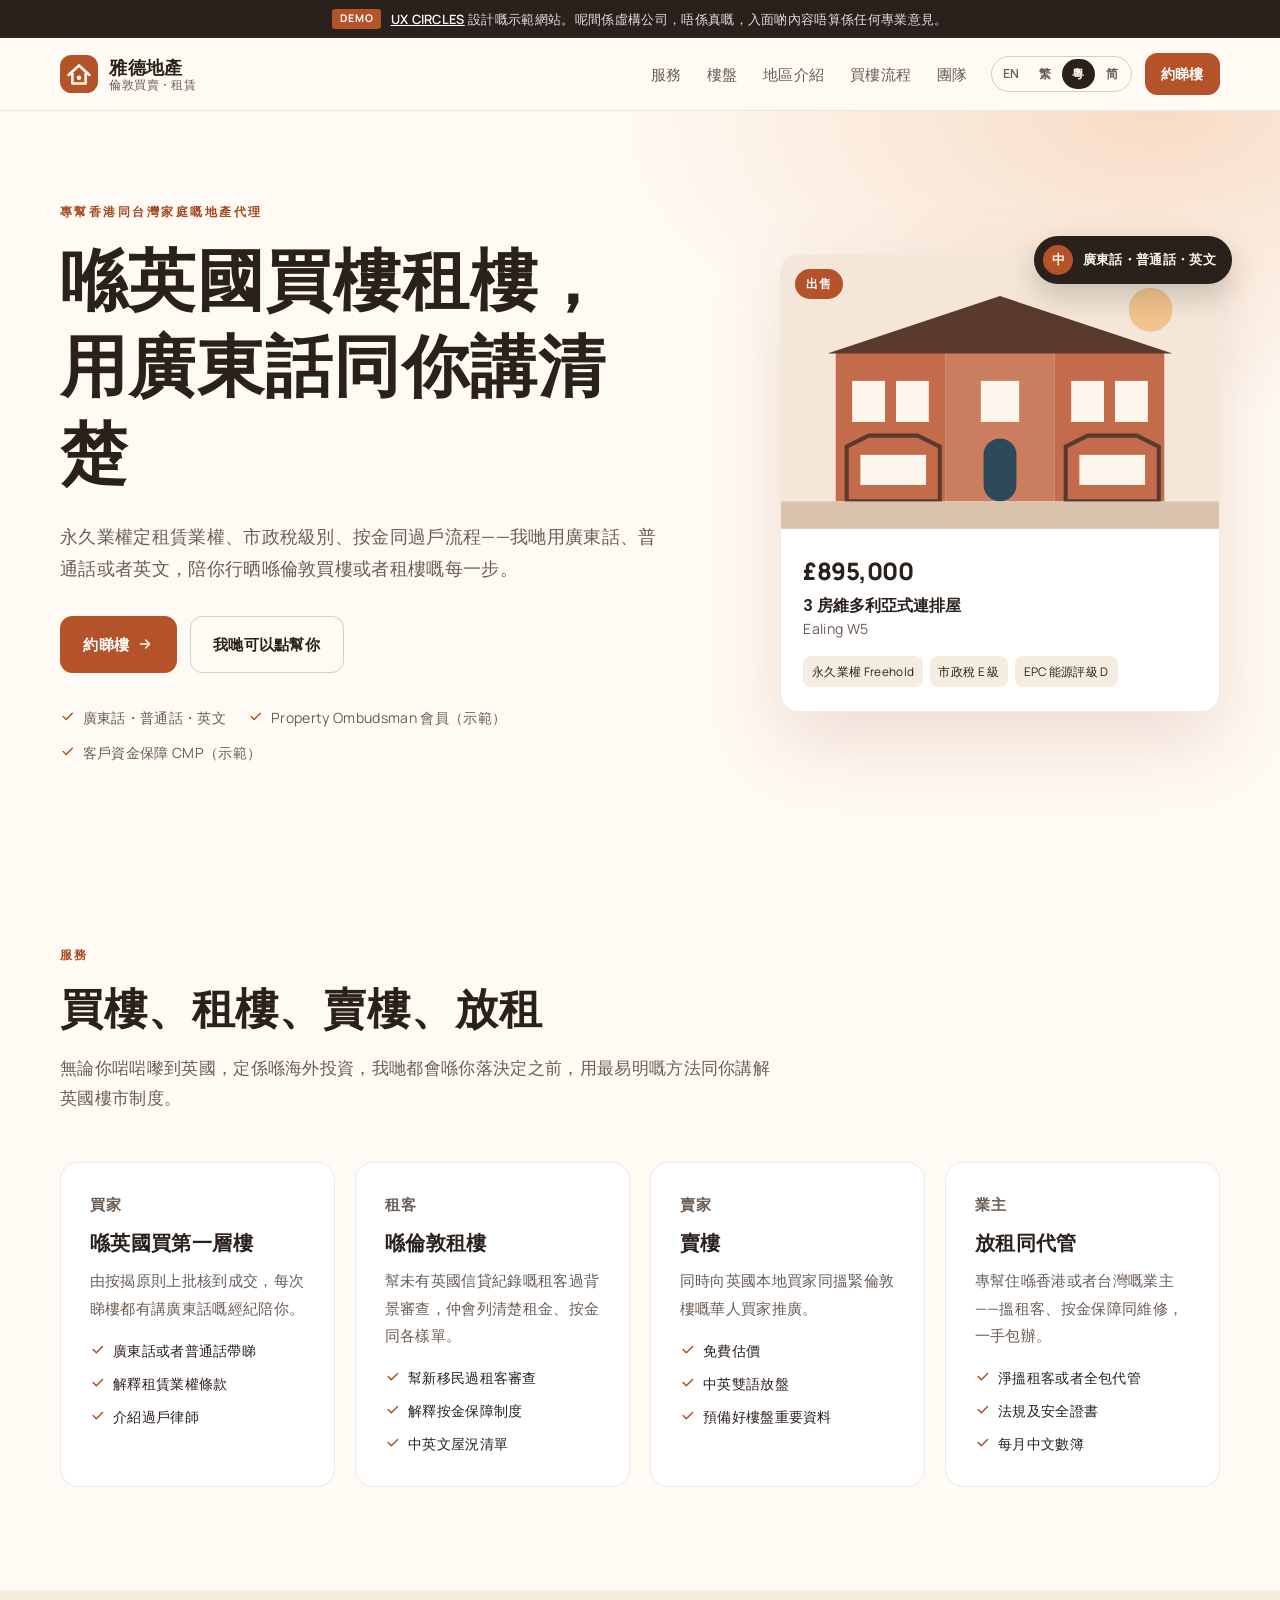
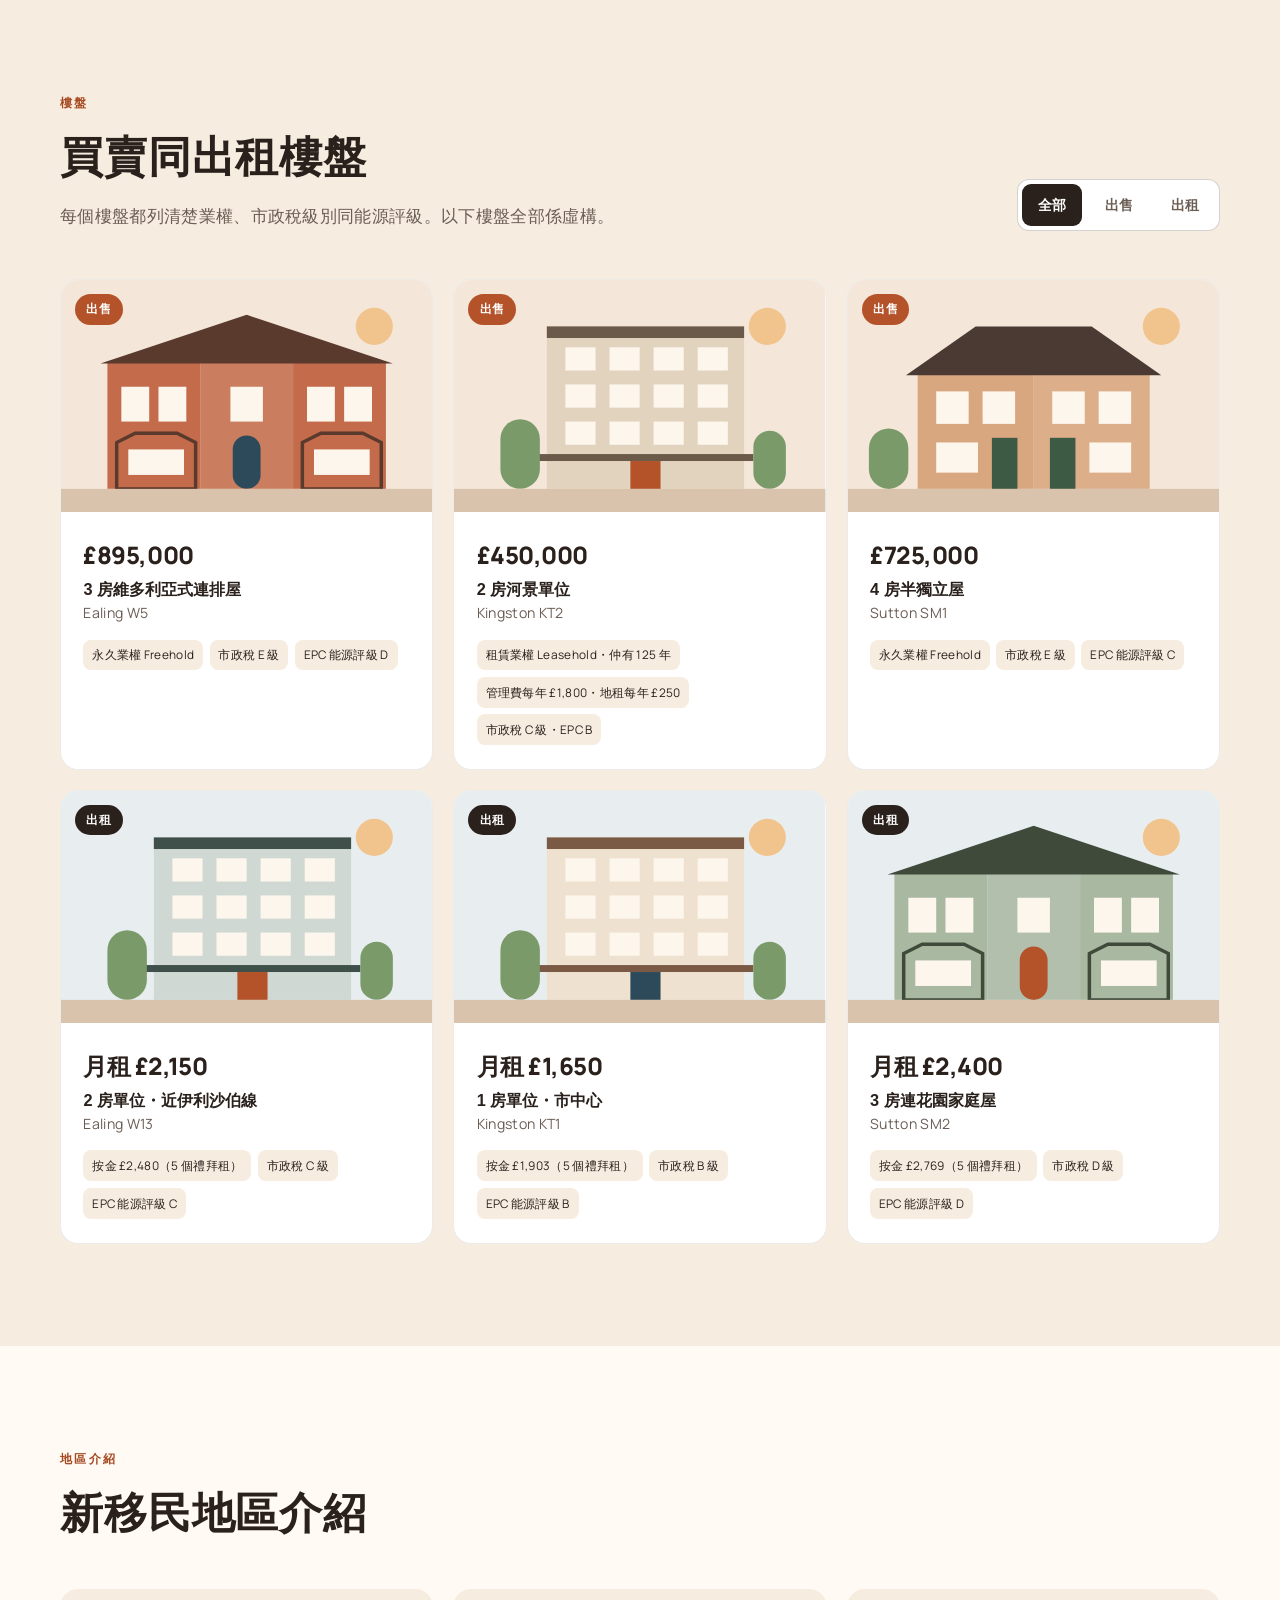
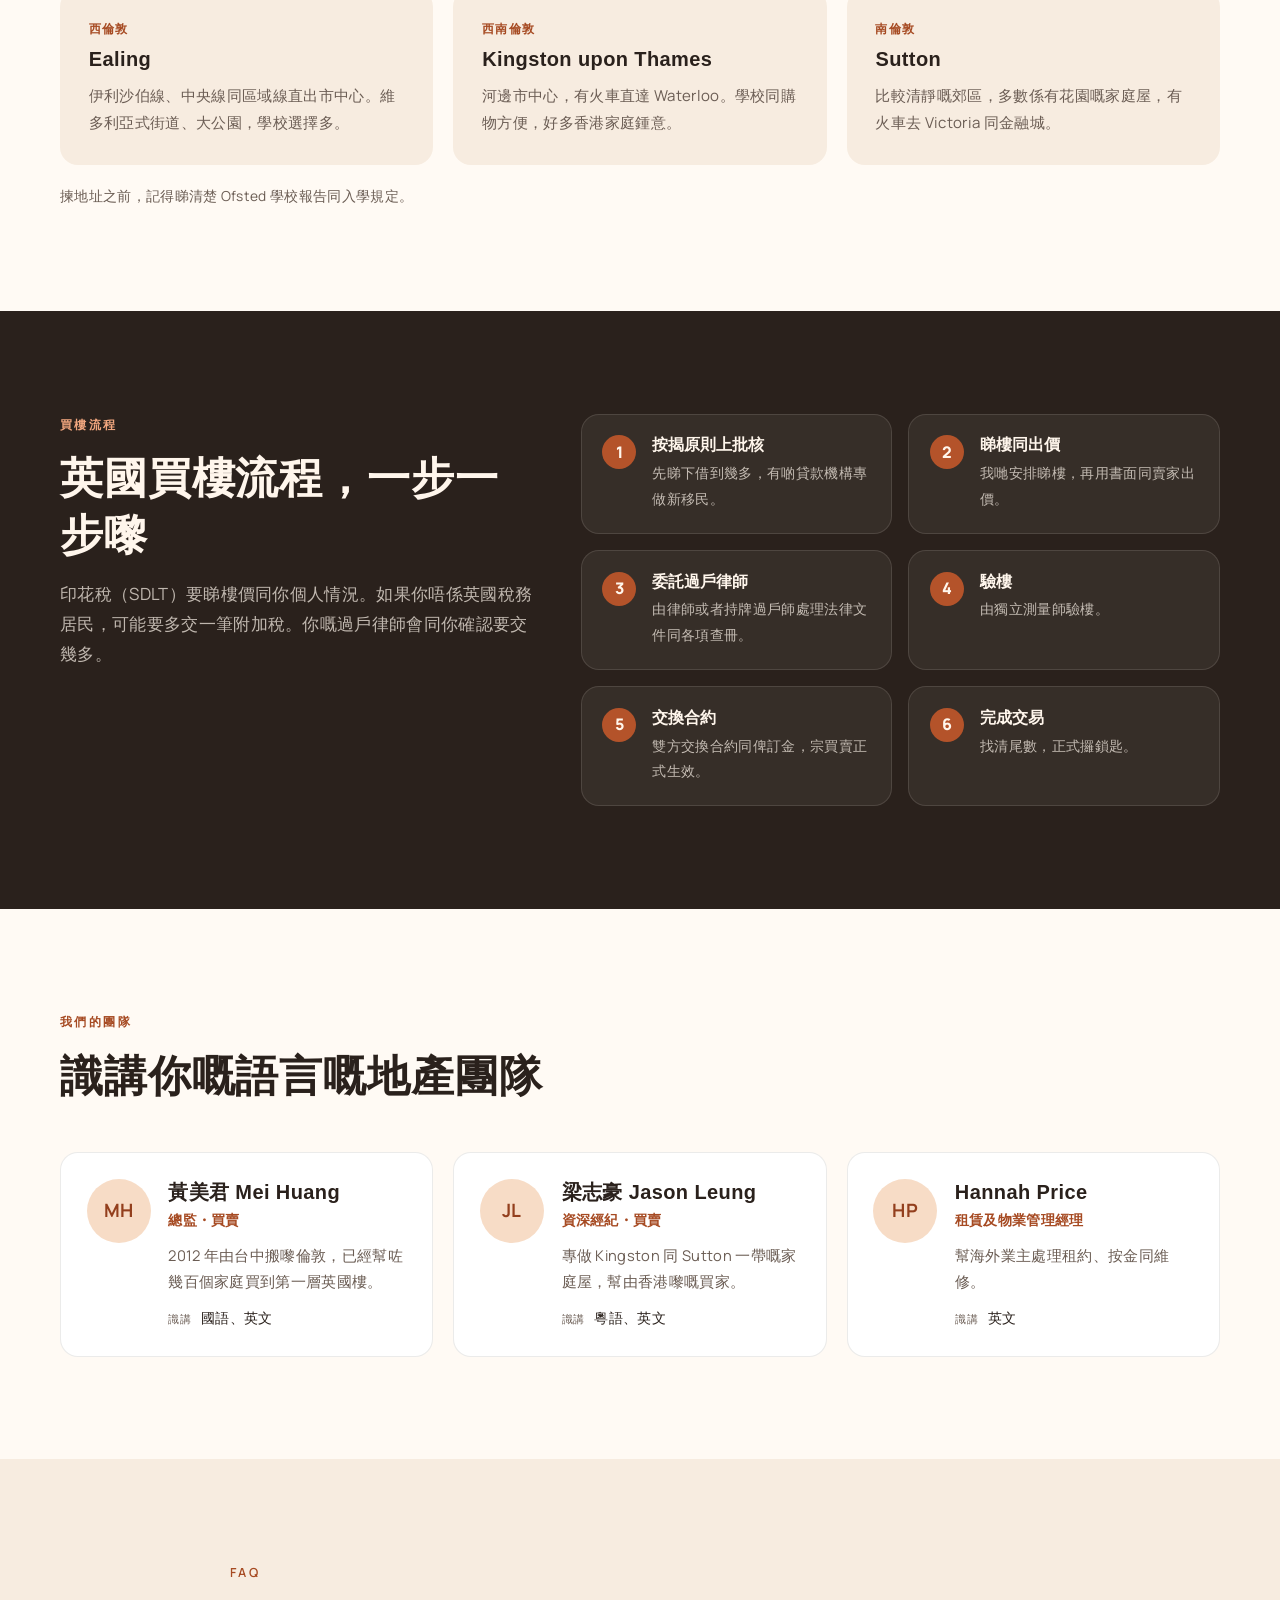
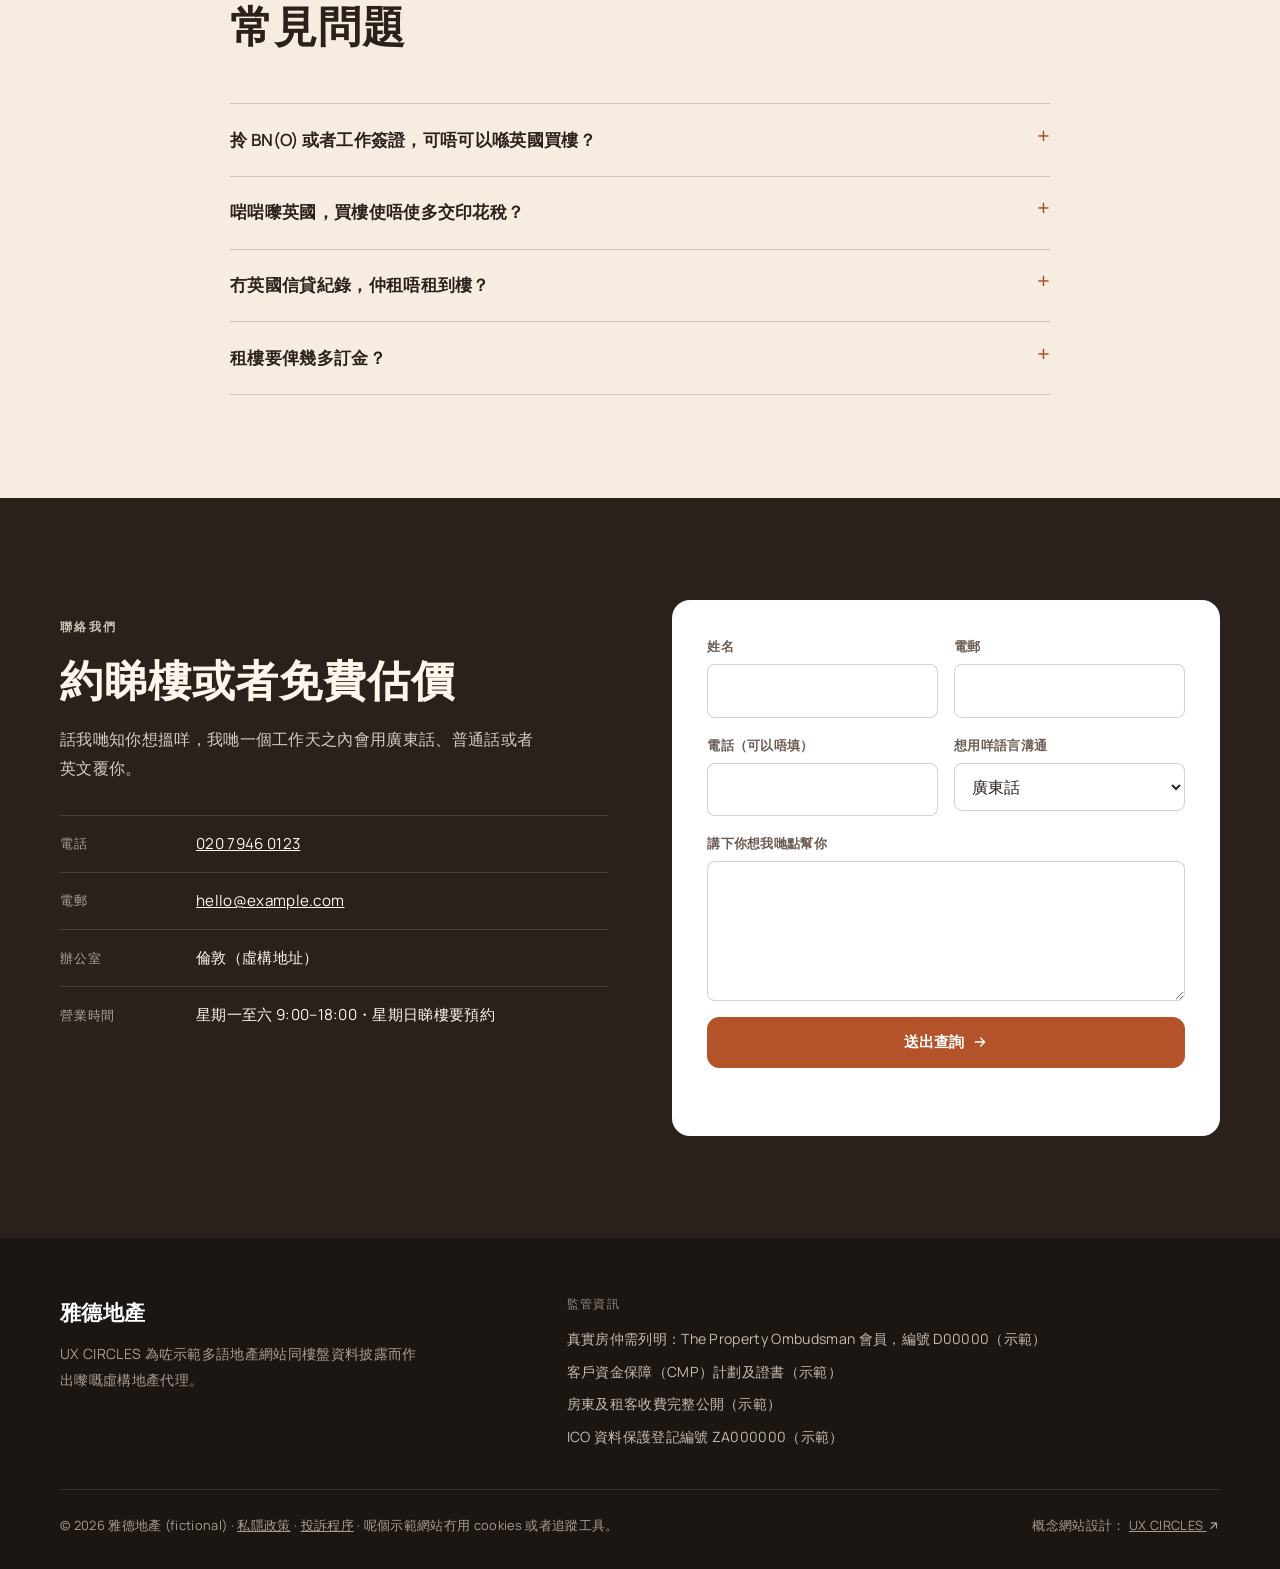
==== commit 21923111: "Remove full stops from headings Co-Authored-By: Claude Opus 5.5 <noreply@anthropic.com> Claude-Sessi" ====
--- a/yue/index.html
+++ b/yue/index.html
@@ -142,7 +142,7 @@
     <div class="wrap hero-inner">
       <div class="hero-copy">
         <p class="eyebrow">專幫香港同台灣家庭嘅地產代理</p>
-        <h1>喺英國買樓租樓，用廣東話同你講清楚。</h1>
+        <h1>喺英國買樓租樓，用廣東話同你講清楚</h1>
         <p class="lede">永久業權定租賃業權、市政稅級別、按金同過戶流程——我哋用廣東話、普通話或者英文，陪你行晒喺倫敦買樓或者租樓嘅每一步。</p>
         <div class="hero-actions">
           <a class="btn" href="#contact">約睇樓 <svg class="ico" viewBox="0 0 24 24" fill="none" stroke="currentColor" stroke-width="2" stroke-linecap="round" stroke-linejoin="round" aria-hidden="true"><path d="M5 12h14M13 6l6 6-6 6"/></svg></a>
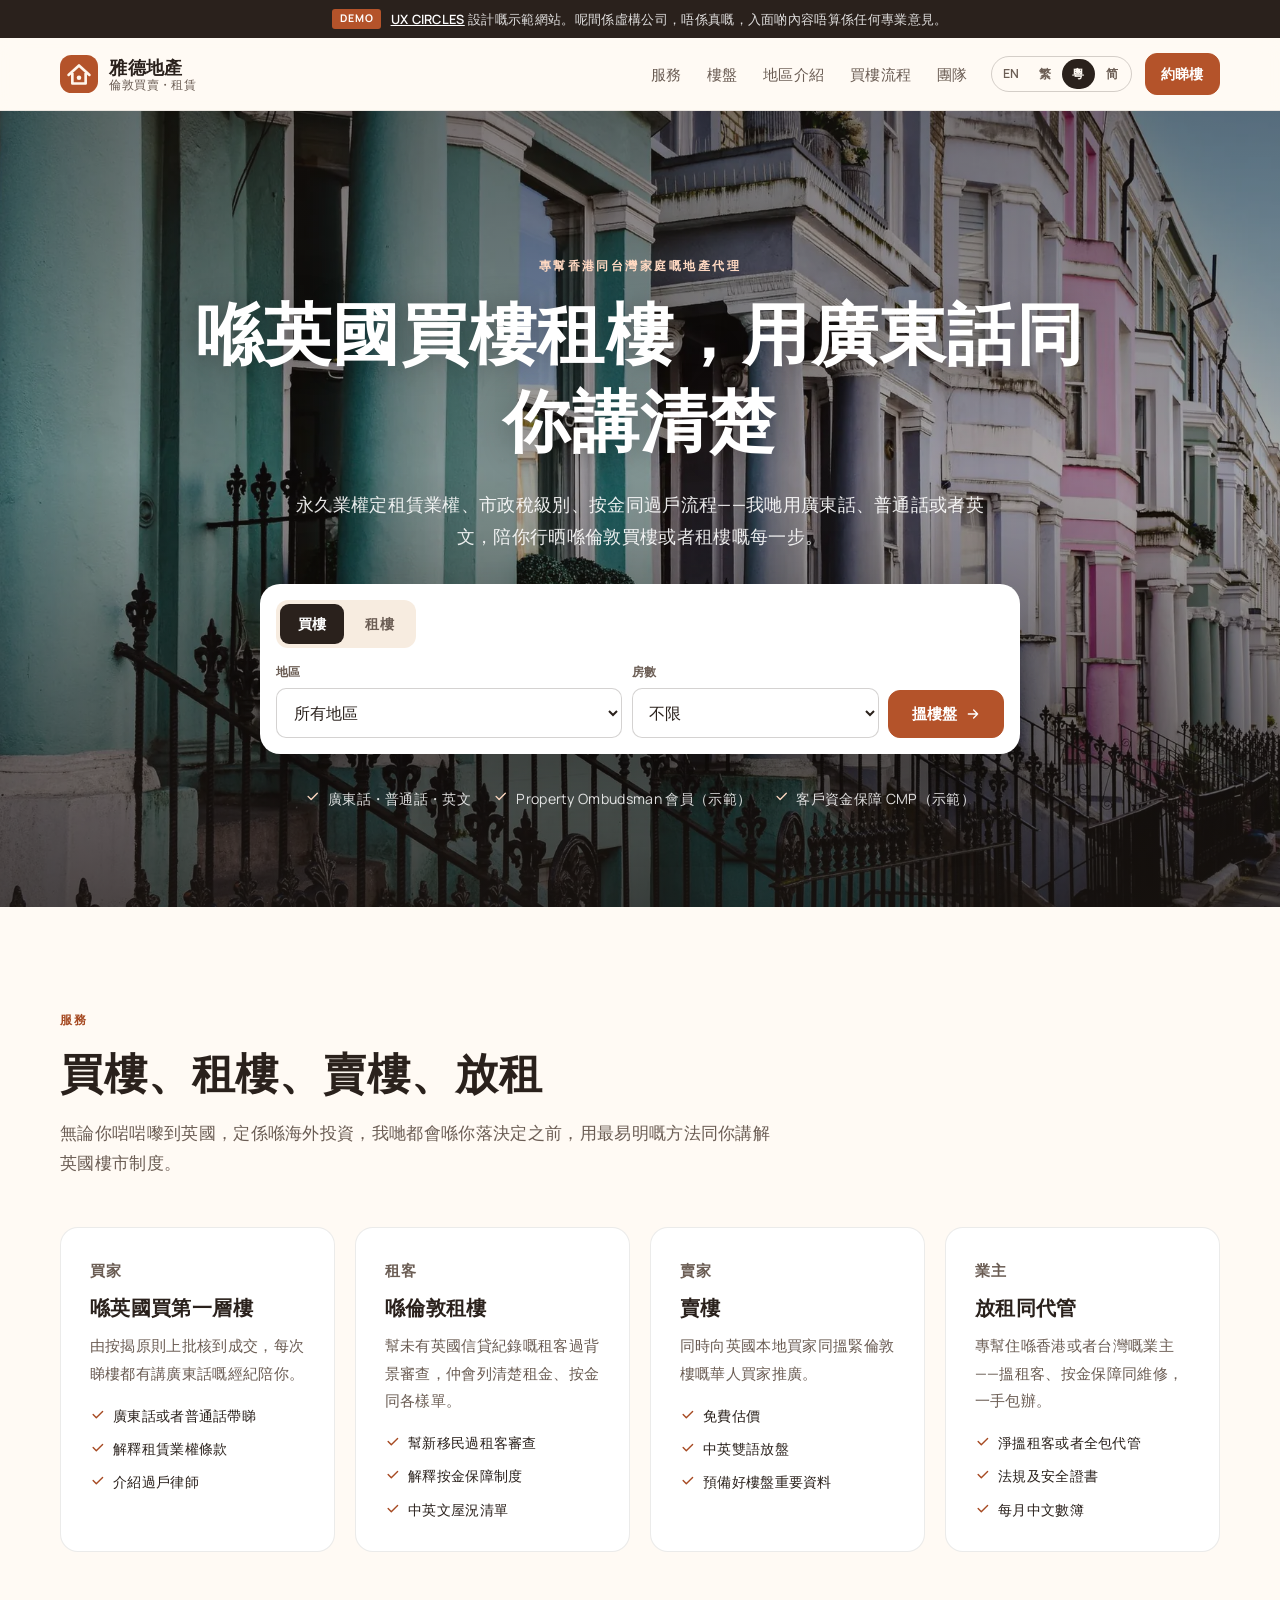
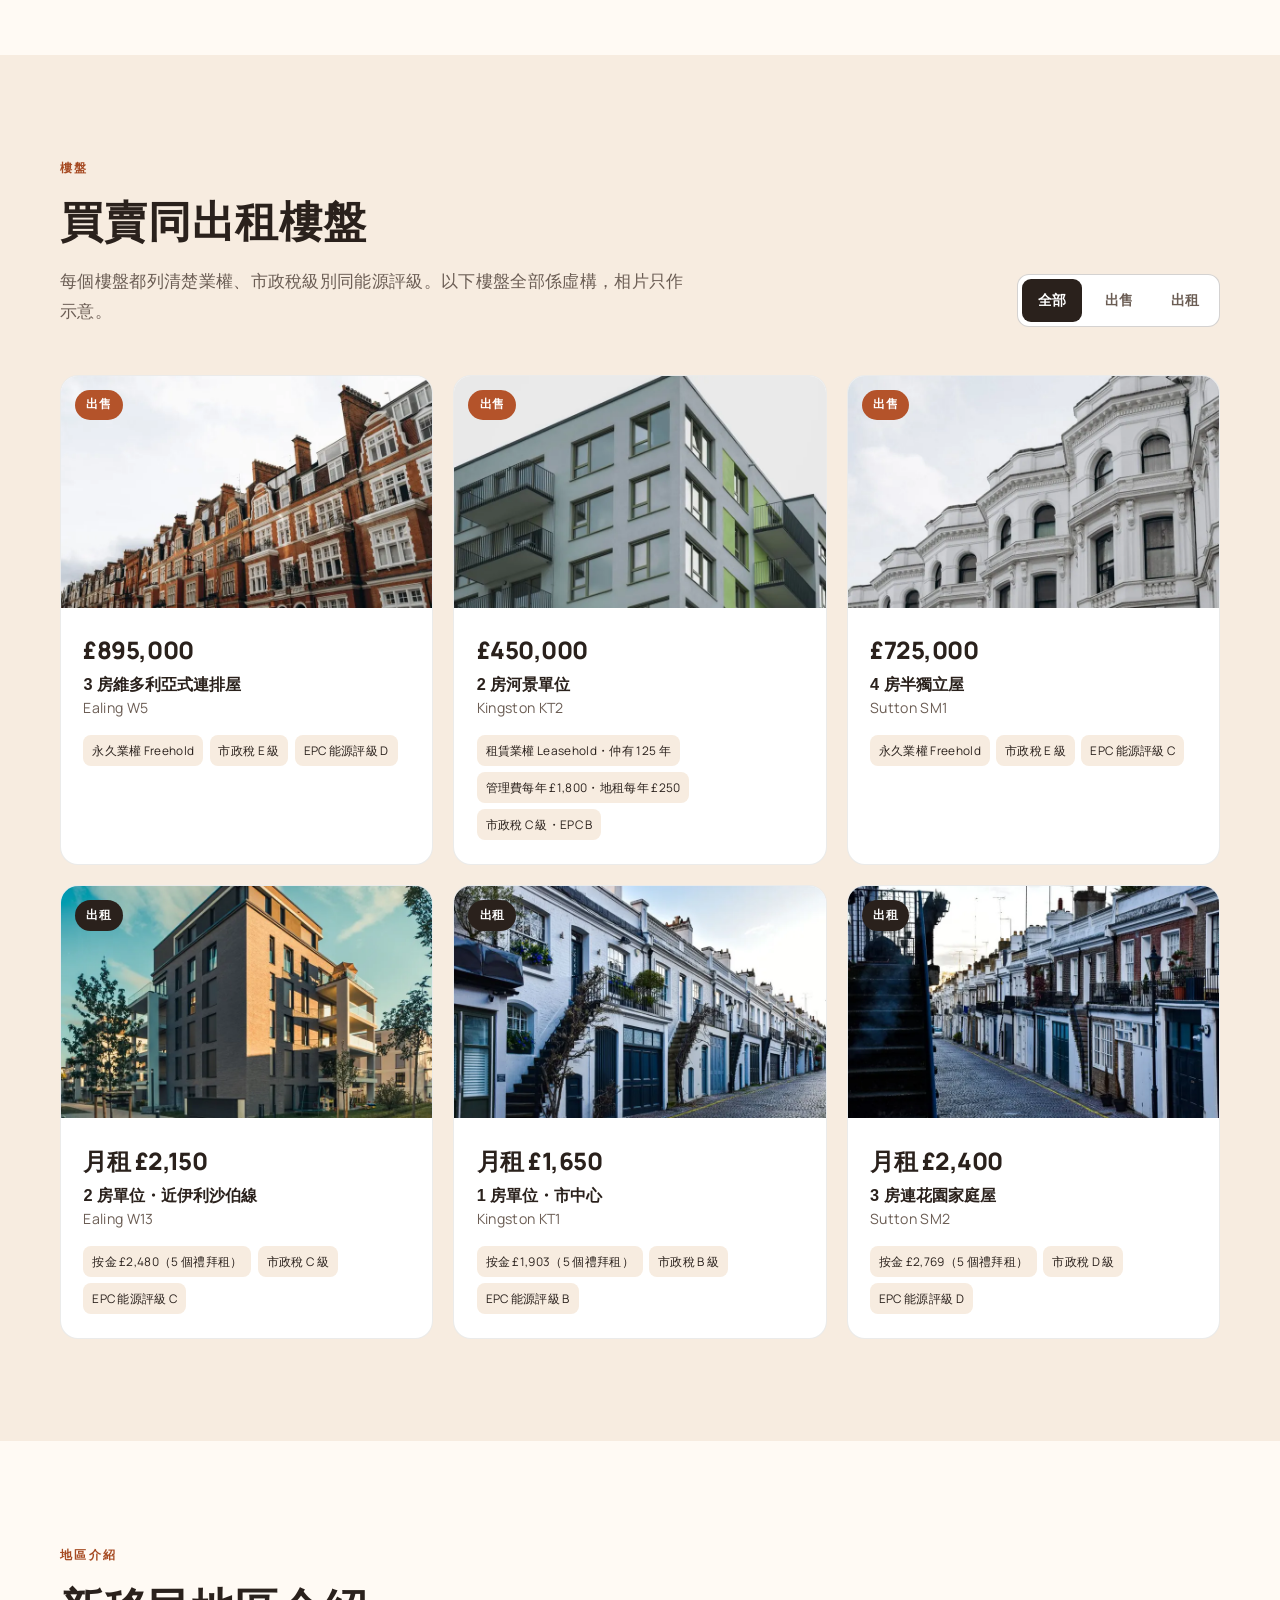
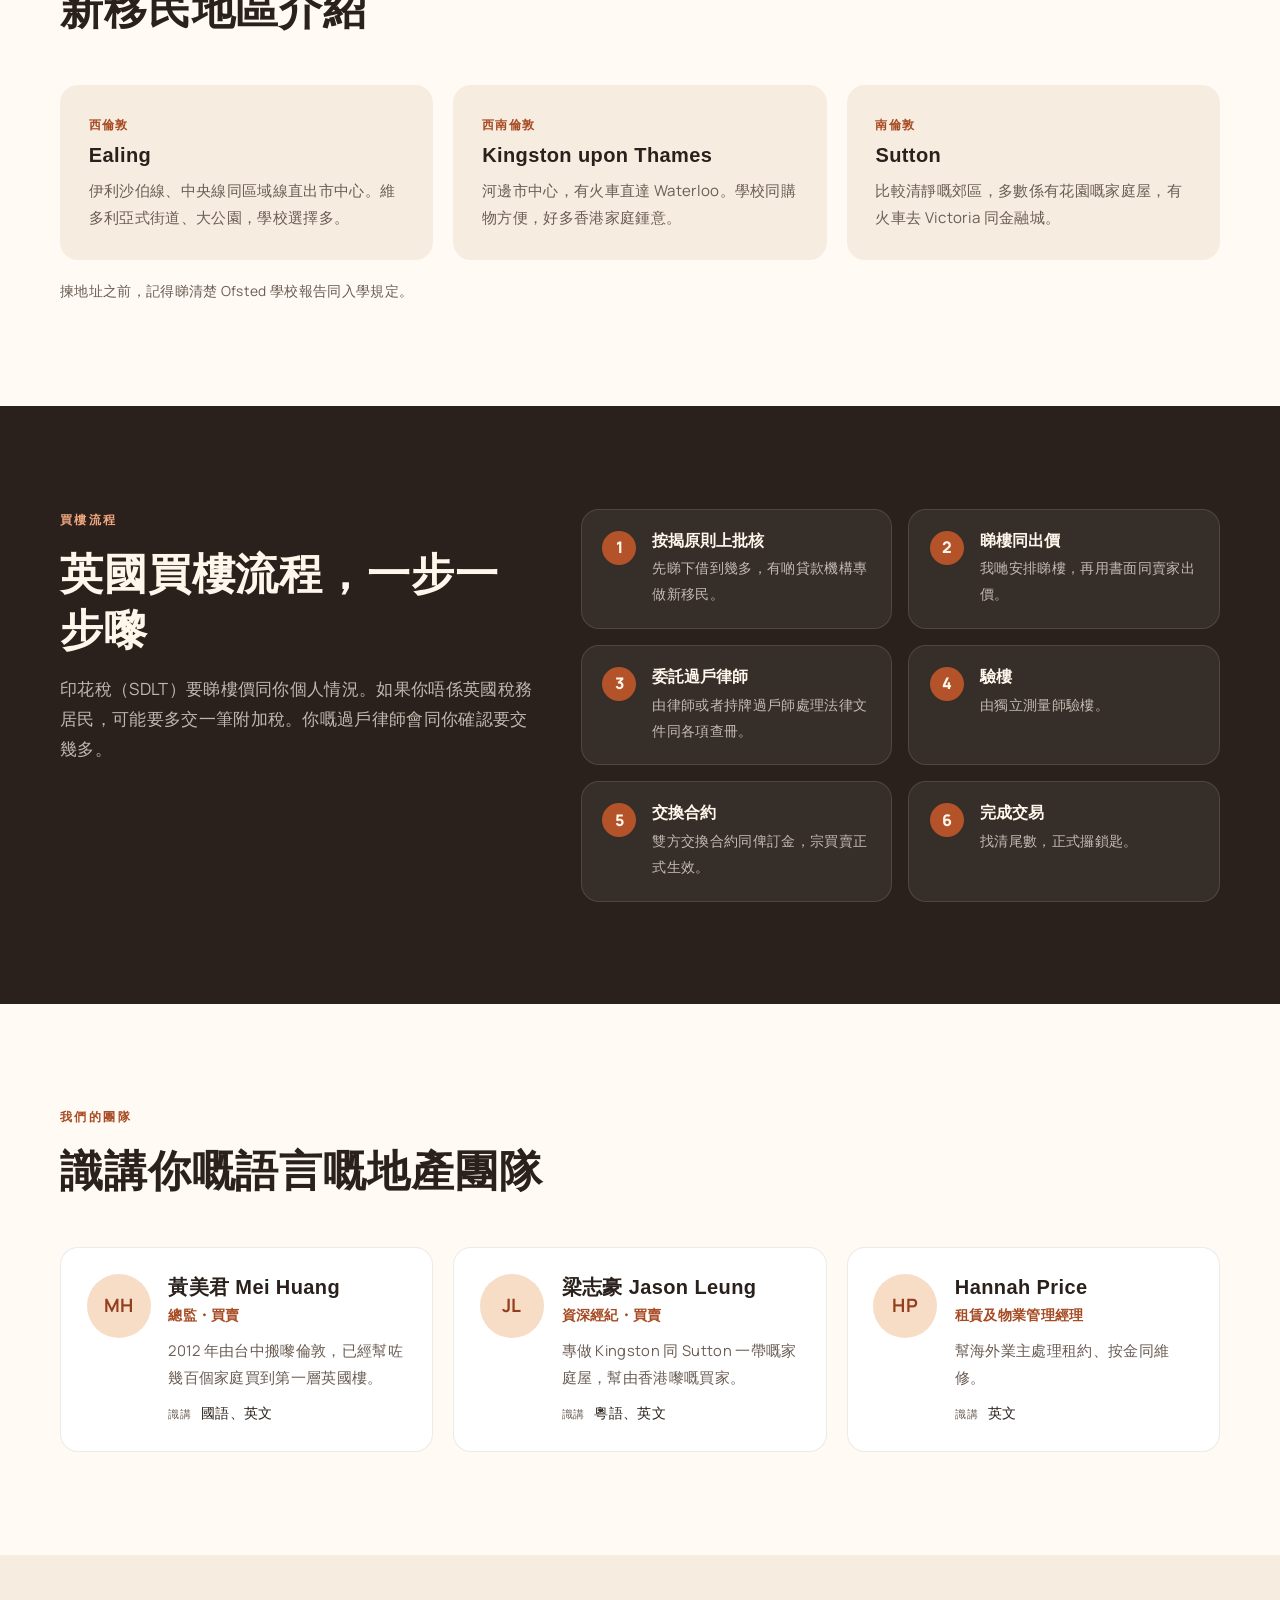
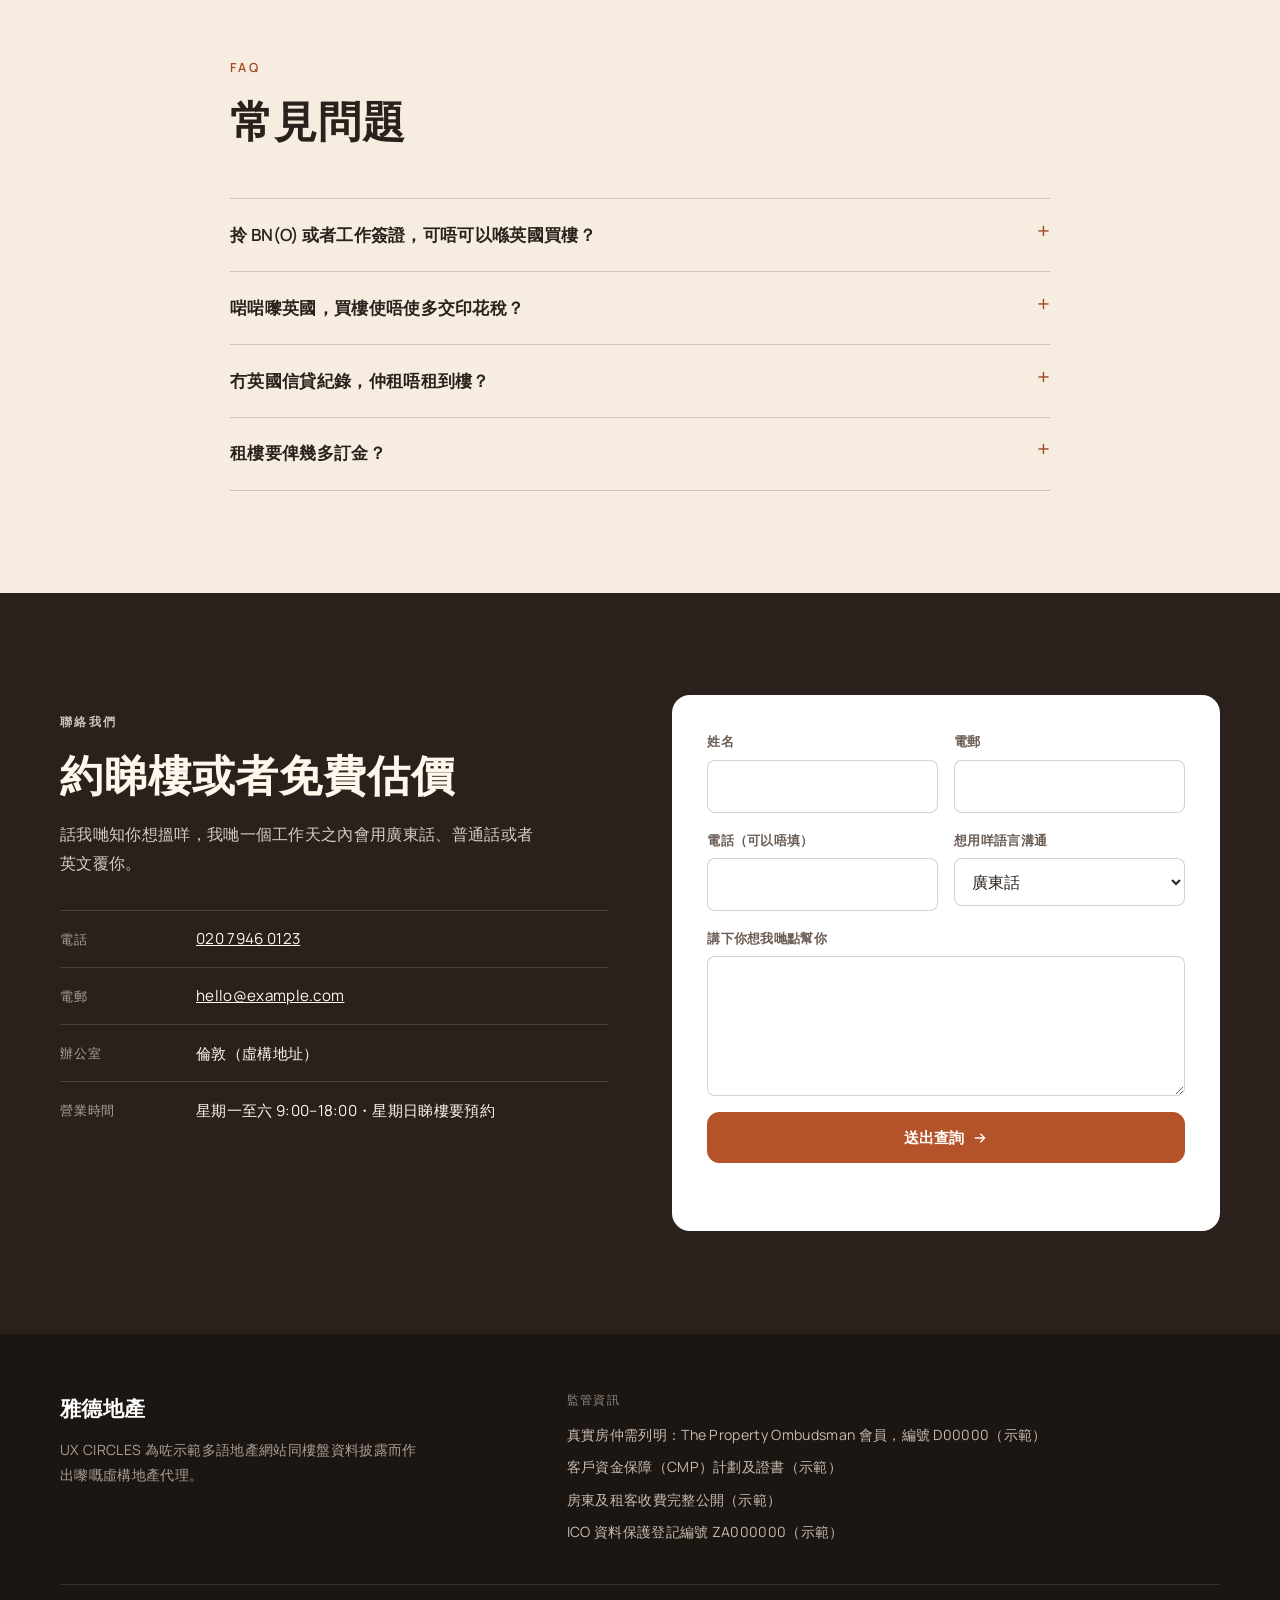
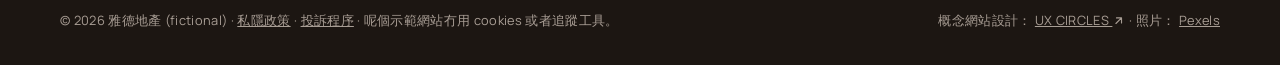
==== commit f7597760: "Distinct hero design with Pexels photography - Each demo now has its own hero layout so the three si" ====
--- a/yue/index.html
+++ b/yue/index.html
@@ -138,35 +138,23 @@
 </header>
 
 <main id="main">
-  <section class="hero">
-    <div class="wrap hero-inner">
-      <div class="hero-copy">
-        <p class="eyebrow">專幫香港同台灣家庭嘅地產代理</p>
-        <h1>喺英國買樓租樓，用廣東話同你講清楚</h1>
-        <p class="lede">永久業權定租賃業權、市政稅級別、按金同過戶流程——我哋用廣東話、普通話或者英文，陪你行晒喺倫敦買樓或者租樓嘅每一步。</p>
-        <div class="hero-actions">
-          <a class="btn" href="#contact">約睇樓 <svg class="ico" viewBox="0 0 24 24" fill="none" stroke="currentColor" stroke-width="2" stroke-linecap="round" stroke-linejoin="round" aria-hidden="true"><path d="M5 12h14M13 6l6 6-6 6"/></svg></a>
-          <a class="btn btn-ghost" href="#services">我哋可以點幫你</a>
-        </div>
-        <ul class="trust"><li><svg class="ico ico-check" viewBox="0 0 24 24" fill="none" stroke="currentColor" stroke-width="2.2" stroke-linecap="round" stroke-linejoin="round" aria-hidden="true"><path d="M5 12l5 5L20 7"/></svg><span>廣東話・普通話・英文</span></li><li><svg class="ico ico-check" viewBox="0 0 24 24" fill="none" stroke="currentColor" stroke-width="2.2" stroke-linecap="round" stroke-linejoin="round" aria-hidden="true"><path d="M5 12l5 5L20 7"/></svg><span>Property Ombudsman 會員（示範）</span></li><li><svg class="ico ico-check" viewBox="0 0 24 24" fill="none" stroke="currentColor" stroke-width="2.2" stroke-linecap="round" stroke-linejoin="round" aria-hidden="true"><path d="M5 12l5 5L20 7"/></svg><span>客戶資金保障 CMP（示範）</span></li></ul>
-      </div>
-      <div class="hero-visual">
-        <div class="hero-home">
-          <div class="home-art"><svg viewBox="0 0 320 200" role="img" aria-hidden="true" preserveAspectRatio="xMidYMid slice"><rect width="320" height="200" fill="#f4e6d8"/><circle cx="270" cy="40" r="16" fill="#f2c48d"/><rect x="40" y="70" width="80" height="110" fill="#c46b4b"/><rect x="120" y="70" width="80" height="110" fill="#c46b4b" opacity=".85"/><rect x="200" y="70" width="80" height="110" fill="#c46b4b"/>
-<polygon points="34,72 160,30 286,72" fill="#5b3a2e"/>
-<rect x="52" y="92" width="24" height="30" fill="#fdf6ec"/><rect x="84" y="92" width="24" height="30" fill="#fdf6ec"/><rect x="146" y="92" width="28" height="30" fill="#fdf6ec"/>
-<rect x="212" y="92" width="24" height="30" fill="#fdf6ec"/><rect x="244" y="92" width="24" height="30" fill="#fdf6ec"/>
-<polygon points="48,180 48,140 64,132 100,132 116,140 116,180" fill="#c46b4b" stroke="#5b3a2e" stroke-width="3"/><rect x="58" y="146" width="48" height="22" fill="#fdf6ec"/>
-<rect x="148" y="134" width="24" height="46" rx="12" fill="#2d4a5a"/>
-<polygon points="208,180 208,140 224,132 260,132 276,140 276,180" fill="#c46b4b" stroke="#5b3a2e" stroke-width="3"/><rect x="218" y="146" width="48" height="22" fill="#fdf6ec"/><rect y="180" width="320" height="20" fill="#d9c3ad"/></svg><span class="home-tag sale">出售</span></div>
-          <div class="home-body">
-            <p class="home-price">£895,000</p>
-            <h3>3 房維多利亞式連排屋</h3>
-            <p class="home-area">Ealing W5</p>
-            <ul class="home-facts"><li>永久業權 Freehold</li><li>市政稅 E 級</li><li>EPC 能源評級 D</li></ul>
-          </div>
-        </div>
-        <div class="hero-chip" aria-hidden="true"><span>中</span>廣東話・普通話・英文</div></div>
+  <section class="hero hero-full" style="--hero-img:url('img/hero-notting-hill.webp')">
+    <div class="wrap hero-full-inner">
+      <p class="eyebrow">專幫香港同台灣家庭嘅地產代理</p>
+      <h1>喺英國買樓租樓，用廣東話同你講清楚</h1>
+      <p class="lede">永久業權定租賃業權、市政稅級別、按金同過戶流程——我哋用廣東話、普通話或者英文，陪你行晒喺倫敦買樓或者租樓嘅每一步。</p>
+      <form class="search" data-search action="#homes">
+        <div class="search-tabs" role="radiogroup">
+          <label><input type="radio" name="kind" value="sale" checked><span>買樓</span></label>
+          <label><input type="radio" name="kind" value="let"><span>租樓</span></label>
+        </div>
+        <div class="search-row">
+          <label class="field">地區<select name="area"><option>所有地區</option><option>Ealing</option><option>Kingston upon Thames</option><option>Sutton</option></select></label>
+          <label class="field">房數<select name="beds"><option>不限</option><option>1+</option><option>2+</option><option>3+</option></select></label>
+          <button class="btn" type="submit">搵樓盤 <svg class="ico" viewBox="0 0 24 24" fill="none" stroke="currentColor" stroke-width="2" stroke-linecap="round" stroke-linejoin="round" aria-hidden="true"><path d="M5 12h14M13 6l6 6-6 6"/></svg></button>
+        </div>
+      </form>
+      <ul class="trust"><li><svg class="ico ico-check" viewBox="0 0 24 24" fill="none" stroke="currentColor" stroke-width="2.2" stroke-linecap="round" stroke-linejoin="round" aria-hidden="true"><path d="M5 12l5 5L20 7"/></svg><span>廣東話・普通話・英文</span></li><li><svg class="ico ico-check" viewBox="0 0 24 24" fill="none" stroke="currentColor" stroke-width="2.2" stroke-linecap="round" stroke-linejoin="round" aria-hidden="true"><path d="M5 12l5 5L20 7"/></svg><span>Property Ombudsman 會員（示範）</span></li><li><svg class="ico ico-check" viewBox="0 0 24 24" fill="none" stroke="currentColor" stroke-width="2.2" stroke-linecap="round" stroke-linejoin="round" aria-hidden="true"><path d="M5 12l5 5L20 7"/></svg><span>客戶資金保障 CMP（示範）</span></li></ul>
     </div>
   </section>
 
@@ -215,7 +203,7 @@
         <div>
           <p class="eyebrow">樓盤</p>
           <h2>買賣同出租樓盤</h2>
-          <p>每個樓盤都列清楚業權、市政稅級別同能源評級。以下樓盤全部係虛構。</p>
+          <p>每個樓盤都列清楚業權、市政稅級別同能源評級。以下樓盤全部係虛構，相片只作示意。</p>
         </div>
         <div class="filter" data-filter="#home-grid" role="group">
           <button type="button" data-value="all" aria-pressed="true">全部</button>
@@ -225,13 +213,7 @@
       </header>
       <div class="home-grid" id="home-grid">
         <article class="home" data-kind="sale">
-          <div class="home-art"><svg viewBox="0 0 320 200" role="img" aria-hidden="true" preserveAspectRatio="xMidYMid slice"><rect width="320" height="200" fill="#f4e6d8"/><circle cx="270" cy="40" r="16" fill="#f2c48d"/><rect x="40" y="70" width="80" height="110" fill="#c46b4b"/><rect x="120" y="70" width="80" height="110" fill="#c46b4b" opacity=".85"/><rect x="200" y="70" width="80" height="110" fill="#c46b4b"/>
-<polygon points="34,72 160,30 286,72" fill="#5b3a2e"/>
-<rect x="52" y="92" width="24" height="30" fill="#fdf6ec"/><rect x="84" y="92" width="24" height="30" fill="#fdf6ec"/><rect x="146" y="92" width="28" height="30" fill="#fdf6ec"/>
-<rect x="212" y="92" width="24" height="30" fill="#fdf6ec"/><rect x="244" y="92" width="24" height="30" fill="#fdf6ec"/>
-<polygon points="48,180 48,140 64,132 100,132 116,140 116,180" fill="#c46b4b" stroke="#5b3a2e" stroke-width="3"/><rect x="58" y="146" width="48" height="22" fill="#fdf6ec"/>
-<rect x="148" y="134" width="24" height="46" rx="12" fill="#2d4a5a"/>
-<polygon points="208,180 208,140 224,132 260,132 276,140 276,180" fill="#c46b4b" stroke="#5b3a2e" stroke-width="3"/><rect x="218" y="146" width="48" height="22" fill="#fdf6ec"/><rect y="180" width="320" height="20" fill="#d9c3ad"/></svg><span class="home-tag sale">出售</span></div>
+          <div class="home-art"><img src="../img/home-1.webp" alt="" width="800" height="500" loading="lazy"><span class="home-tag sale">出售</span></div>
           <div class="home-body">
             <p class="home-price">£895,000</p>
             <h3>3 房維多利亞式連排屋</h3>
@@ -240,9 +222,7 @@
           </div>
         </article>
         <article class="home" data-kind="sale">
-          <div class="home-art"><svg viewBox="0 0 320 200" role="img" aria-hidden="true" preserveAspectRatio="xMidYMid slice"><rect width="320" height="200" fill="#f4e6d8"/><circle cx="270" cy="40" r="16" fill="#f2c48d"/><rect x="80" y="40" width="170" height="140" fill="#e2d3bf"/><rect x="80" y="40" width="170" height="10" fill="#6b5a4a"/>
-<rect x="96" y="58" width="26" height="20" fill="#fdf6ec"/><rect x="134" y="58" width="26" height="20" fill="#fdf6ec"/><rect x="172" y="58" width="26" height="20" fill="#fdf6ec"/><rect x="210" y="58" width="26" height="20" fill="#fdf6ec"/><rect x="96" y="90" width="26" height="20" fill="#fdf6ec"/><rect x="134" y="90" width="26" height="20" fill="#fdf6ec"/><rect x="172" y="90" width="26" height="20" fill="#fdf6ec"/><rect x="210" y="90" width="26" height="20" fill="#fdf6ec"/><rect x="96" y="122" width="26" height="20" fill="#fdf6ec"/><rect x="134" y="122" width="26" height="20" fill="#fdf6ec"/><rect x="172" y="122" width="26" height="20" fill="#fdf6ec"/><rect x="210" y="122" width="26" height="20" fill="#fdf6ec"/><rect x="72" y="150" width="186" height="6" fill="#6b5a4a"/><rect x="152" y="156" width="26" height="24" fill="#b4532a"/>
-<rect x="40" y="120" width="34" height="60" rx="17" fill="#7a9a6a"/><rect x="258" y="130" width="28" height="50" rx="14" fill="#7a9a6a"/><rect y="180" width="320" height="20" fill="#d9c3ad"/></svg><span class="home-tag sale">出售</span></div>
+          <div class="home-art"><img src="../img/home-2.webp" alt="" width="800" height="500" loading="lazy"><span class="home-tag sale">出售</span></div>
           <div class="home-body">
             <p class="home-price">£450,000</p>
             <h3>2 房河景單位</h3>
@@ -251,12 +231,7 @@
           </div>
         </article>
         <article class="home" data-kind="sale">
-          <div class="home-art"><svg viewBox="0 0 320 200" role="img" aria-hidden="true" preserveAspectRatio="xMidYMid slice"><rect width="320" height="200" fill="#f4e6d8"/><circle cx="270" cy="40" r="16" fill="#f2c48d"/><rect x="60" y="80" width="100" height="100" fill="#d9a77f"/><rect x="160" y="80" width="100" height="100" fill="#d9a77f" opacity=".88"/>
-<polygon points="50,82 110,40 210,40 270,82" fill="#4a3a33"/>
-<rect x="76" y="96" width="28" height="28" fill="#fdf6ec"/><rect x="116" y="96" width="28" height="28" fill="#fdf6ec"/><rect x="176" y="96" width="28" height="28" fill="#fdf6ec"/><rect x="216" y="96" width="28" height="28" fill="#fdf6ec"/>
-<rect x="76" y="140" width="36" height="26" fill="#fdf6ec"/><rect x="124" y="136" width="22" height="44" fill="#3d5a45"/>
-<rect x="174" y="136" width="22" height="44" fill="#3d5a45"/><rect x="208" y="140" width="36" height="26" fill="#fdf6ec"/>
-<rect x="18" y="128" width="34" height="52" rx="17" fill="#7a9a6a"/><rect y="180" width="320" height="20" fill="#d9c3ad"/></svg><span class="home-tag sale">出售</span></div>
+          <div class="home-art"><img src="../img/home-3.webp" alt="" width="800" height="500" loading="lazy"><span class="home-tag sale">出售</span></div>
           <div class="home-body">
             <p class="home-price">£725,000</p>
             <h3>4 房半獨立屋</h3>
@@ -265,9 +240,7 @@
           </div>
         </article>
         <article class="home" data-kind="let">
-          <div class="home-art"><svg viewBox="0 0 320 200" role="img" aria-hidden="true" preserveAspectRatio="xMidYMid slice"><rect width="320" height="200" fill="#e8eef0"/><circle cx="270" cy="40" r="16" fill="#f2c48d"/><rect x="80" y="40" width="170" height="140" fill="#cfd8d3"/><rect x="80" y="40" width="170" height="10" fill="#3f4f4a"/>
-<rect x="96" y="58" width="26" height="20" fill="#fdf6ec"/><rect x="134" y="58" width="26" height="20" fill="#fdf6ec"/><rect x="172" y="58" width="26" height="20" fill="#fdf6ec"/><rect x="210" y="58" width="26" height="20" fill="#fdf6ec"/><rect x="96" y="90" width="26" height="20" fill="#fdf6ec"/><rect x="134" y="90" width="26" height="20" fill="#fdf6ec"/><rect x="172" y="90" width="26" height="20" fill="#fdf6ec"/><rect x="210" y="90" width="26" height="20" fill="#fdf6ec"/><rect x="96" y="122" width="26" height="20" fill="#fdf6ec"/><rect x="134" y="122" width="26" height="20" fill="#fdf6ec"/><rect x="172" y="122" width="26" height="20" fill="#fdf6ec"/><rect x="210" y="122" width="26" height="20" fill="#fdf6ec"/><rect x="72" y="150" width="186" height="6" fill="#3f4f4a"/><rect x="152" y="156" width="26" height="24" fill="#b4532a"/>
-<rect x="40" y="120" width="34" height="60" rx="17" fill="#7a9a6a"/><rect x="258" y="130" width="28" height="50" rx="14" fill="#7a9a6a"/><rect y="180" width="320" height="20" fill="#d9c3ad"/></svg><span class="home-tag let">出租</span></div>
+          <div class="home-art"><img src="../img/home-4.webp" alt="" width="800" height="500" loading="lazy"><span class="home-tag let">出租</span></div>
           <div class="home-body">
             <p class="home-price">月租 £2,150</p>
             <h3>2 房單位・近伊利沙伯線</h3>
@@ -276,9 +249,7 @@
           </div>
         </article>
         <article class="home" data-kind="let">
-          <div class="home-art"><svg viewBox="0 0 320 200" role="img" aria-hidden="true" preserveAspectRatio="xMidYMid slice"><rect width="320" height="200" fill="#e8eef0"/><circle cx="270" cy="40" r="16" fill="#f2c48d"/><rect x="80" y="40" width="170" height="140" fill="#efe1cf"/><rect x="80" y="40" width="170" height="10" fill="#7a5a44"/>
-<rect x="96" y="58" width="26" height="20" fill="#fdf6ec"/><rect x="134" y="58" width="26" height="20" fill="#fdf6ec"/><rect x="172" y="58" width="26" height="20" fill="#fdf6ec"/><rect x="210" y="58" width="26" height="20" fill="#fdf6ec"/><rect x="96" y="90" width="26" height="20" fill="#fdf6ec"/><rect x="134" y="90" width="26" height="20" fill="#fdf6ec"/><rect x="172" y="90" width="26" height="20" fill="#fdf6ec"/><rect x="210" y="90" width="26" height="20" fill="#fdf6ec"/><rect x="96" y="122" width="26" height="20" fill="#fdf6ec"/><rect x="134" y="122" width="26" height="20" fill="#fdf6ec"/><rect x="172" y="122" width="26" height="20" fill="#fdf6ec"/><rect x="210" y="122" width="26" height="20" fill="#fdf6ec"/><rect x="72" y="150" width="186" height="6" fill="#7a5a44"/><rect x="152" y="156" width="26" height="24" fill="#2d4a5a"/>
-<rect x="40" y="120" width="34" height="60" rx="17" fill="#7a9a6a"/><rect x="258" y="130" width="28" height="50" rx="14" fill="#7a9a6a"/><rect y="180" width="320" height="20" fill="#d9c3ad"/></svg><span class="home-tag let">出租</span></div>
+          <div class="home-art"><img src="../img/home-5.webp" alt="" width="800" height="500" loading="lazy"><span class="home-tag let">出租</span></div>
           <div class="home-body">
             <p class="home-price">月租 £1,650</p>
             <h3>1 房單位・市中心</h3>
@@ -287,13 +258,7 @@
           </div>
         </article>
         <article class="home" data-kind="let">
-          <div class="home-art"><svg viewBox="0 0 320 200" role="img" aria-hidden="true" preserveAspectRatio="xMidYMid slice"><rect width="320" height="200" fill="#e8eef0"/><circle cx="270" cy="40" r="16" fill="#f2c48d"/><rect x="40" y="70" width="80" height="110" fill="#a9b8a0"/><rect x="120" y="70" width="80" height="110" fill="#a9b8a0" opacity=".85"/><rect x="200" y="70" width="80" height="110" fill="#a9b8a0"/>
-<polygon points="34,72 160,30 286,72" fill="#3f4a3a"/>
-<rect x="52" y="92" width="24" height="30" fill="#fdf6ec"/><rect x="84" y="92" width="24" height="30" fill="#fdf6ec"/><rect x="146" y="92" width="28" height="30" fill="#fdf6ec"/>
-<rect x="212" y="92" width="24" height="30" fill="#fdf6ec"/><rect x="244" y="92" width="24" height="30" fill="#fdf6ec"/>
-<polygon points="48,180 48,140 64,132 100,132 116,140 116,180" fill="#a9b8a0" stroke="#3f4a3a" stroke-width="3"/><rect x="58" y="146" width="48" height="22" fill="#fdf6ec"/>
-<rect x="148" y="134" width="24" height="46" rx="12" fill="#b4532a"/>
-<polygon points="208,180 208,140 224,132 260,132 276,140 276,180" fill="#a9b8a0" stroke="#3f4a3a" stroke-width="3"/><rect x="218" y="146" width="48" height="22" fill="#fdf6ec"/><rect y="180" width="320" height="20" fill="#d9c3ad"/></svg><span class="home-tag let">出租</span></div>
+          <div class="home-art"><img src="../img/home-6.webp" alt="" width="800" height="500" loading="lazy"><span class="home-tag let">出租</span></div>
           <div class="home-body">
             <p class="home-price">月租 £2,400</p>
             <h3>3 房連花園家庭屋</h3>
@@ -442,7 +407,7 @@
     </div>
     <div class="footer-bottom">
       <p>© 2026 雅德地產 (fictional) · <a href="#contact">私隱政策</a> · <a href="#contact">投訴程序</a> · 呢個示範網站冇用 cookies 或者追蹤工具。</p>
-      <p>概念網站設計： <a href="https://ux-circles.com/professionals">UX CIRCLES <svg class="ico" viewBox="0 0 24 24" fill="none" stroke="currentColor" stroke-width="2" stroke-linecap="round" stroke-linejoin="round" aria-hidden="true"><path d="M7 17L17 7M8 7h9v9"/></svg></a></p>
+      <p>概念網站設計： <a href="https://ux-circles.com/professionals">UX CIRCLES <svg class="ico" viewBox="0 0 24 24" fill="none" stroke="currentColor" stroke-width="2" stroke-linecap="round" stroke-linejoin="round" aria-hidden="true"><path d="M7 17L17 7M8 7h9v9"/></svg></a> · 照片： <a href="https://www.pexels.com/">Pexels</a></p>
     </div>
   </div>
 </footer>
--- a/styles.css
+++ b/styles.css
@@ -125,11 +125,29 @@
 @media (max-width:560px){.header-tools .btn-sm{display:none}.brand-sub{display:none}.header-inner{gap:.75rem}.header-tools{gap:.5rem}.brand{min-width:0;flex-shrink:1}.brand-name{white-space:nowrap;overflow:hidden;text-overflow:ellipsis}.lang-switch a{min-width:1.75rem;height:1.8rem;font-size:.74rem}.menu-btn{width:40px;height:40px}.bars{top:19px}.enquiry{grid-template-columns:1fr}.contact-list li{grid-template-columns:1fr;gap:.2rem}.person{flex-direction:column}}
 
 
-.hero-visual{position:relative}
-.hero-home,.home{background:var(--card);border:1px solid var(--line);border-radius:var(--radius);overflow:hidden}
-.hero-home{box-shadow:0 30px 80px rgba(147,63,29,.16);max-width:440px;margin-left:auto}
-.home-art{position:relative;aspect-ratio:16/10;overflow:hidden}
-.home-art svg{width:100%;height:100%}
+.hero-full{position:relative;color:#fff;padding:clamp(5rem,12vw,9rem) 0 clamp(4rem,8vw,6rem);overflow:hidden;background:#2a211c}
+.hero-full::before{content:"";position:absolute;inset:0;background:var(--hero-img) center 55%/cover no-repeat}
+.hero-full::after{content:"";position:absolute;inset:0;background:linear-gradient(180deg,rgba(28,22,18,.55) 0%,rgba(28,22,18,.35) 45%,rgba(28,22,18,.75) 100%)}
+.hero-full-inner{position:relative;z-index:1;text-align:center;display:flex;flex-direction:column;align-items:center}
+.hero-full h1{color:#fff;max-width:14em;text-shadow:0 2px 30px rgba(0,0,0,.25)}
+.hero-full .eyebrow{color:#ffd9c2}
+.hero-full .lede{color:rgba(255,255,255,.9);margin-inline:auto;max-width:40em}
+.hero-full .trust{justify-content:center;color:rgba(255,255,255,.85)}
+.hero-full .ico-check{color:#ffd9c2}
+.search{background:#fff;color:var(--ink);border-radius:20px;padding:1rem;width:min(760px,100%);box-shadow:0 30px 80px rgba(0,0,0,.3);text-align:left}
+.search-tabs{display:inline-flex;gap:.25rem;background:var(--surface);border-radius:12px;padding:4px;margin-bottom:.8rem}
+.search-tabs input{position:absolute;opacity:0;pointer-events:none}
+.search-tabs span{display:block;padding:.45rem 1.1rem;border-radius:9px;font-weight:700;font-size:.9rem;color:var(--muted);cursor:pointer}
+.search-tabs input:checked+span{background:var(--ink);color:#fff}
+.search-tabs input:focus-visible+span{outline:2px solid var(--accent);outline-offset:2px}
+.search-row{display:grid;grid-template-columns:1.4fr 1fr auto;gap:.6rem;align-items:end}
+.field{display:flex;flex-direction:column;gap:.3rem;font-size:.75rem;font-weight:700;color:var(--muted);letter-spacing:.04em}
+.field select{font:inherit;font-size:1rem;font-weight:500;color:var(--ink);border:1px solid var(--line-strong);border-radius:10px;padding:.75rem .8rem;background:#fff}
+.search .btn{height:48px}
+.home{background:var(--card);border:1px solid var(--line);border-radius:var(--radius);overflow:hidden}
+.home-art{position:relative;aspect-ratio:16/10;overflow:hidden;background:var(--surface)}
+.home-art img{width:100%;height:100%;object-fit:cover;transition:transform .4s}
+.home:hover .home-art img{transform:scale(1.04)}
 .home-tag{position:absolute;left:14px;top:14px;font-size:.72rem;font-weight:700;letter-spacing:.06em;padding:.3rem .7rem;border-radius:999px;background:#fff;color:var(--ink)}
 .home-tag.sale{background:var(--accent);color:#fff}
 .home-tag.let{background:#2a211c;color:#fff}
@@ -139,8 +157,6 @@
 .home-area{color:var(--muted);font-size:.88rem}
 .home-facts{list-style:none;display:flex;flex-wrap:wrap;gap:.4rem;margin-top:.9rem}
 .home-facts li{font-size:.74rem;background:var(--surface);border-radius:8px;padding:.3rem .55rem;color:var(--ink)}
-.hero-chip{position:absolute;right:-12px;top:-18px;background:#2a211c;color:#fff6ec;border-radius:999px;padding:.55rem 1rem .55rem .55rem;display:flex;align-items:center;gap:.6rem;font-size:.82rem;font-weight:600;box-shadow:0 12px 30px rgba(0,0,0,.18)}
-.hero-chip span{width:30px;height:30px;border-radius:50%;background:var(--accent);display:grid;place-items:center;font-weight:800}
 .svc{background:var(--card)}
 .sec-head-row{max-width:none;display:flex;justify-content:space-between;align-items:flex-end;gap:2rem;flex-wrap:wrap}
 .sec-head-row>div:first-child{max-width:640px}
@@ -166,5 +182,5 @@
 .guide p{font-size:.9rem;color:rgba(255,246,236,.7);margin-top:.25rem}
 .contact-list li{border-top-color:rgba(255,246,236,.15)}
 @media (max-width:980px){.home-grid,.area-grid{grid-template-columns:1fr 1fr}.guide-inner{grid-template-columns:1fr}}
-@media (max-width:860px){.hero-home{margin:0 auto}.hero-chip{right:0}}
+@media (max-width:700px){.search-row{grid-template-columns:1fr 1fr}.search .btn{grid-column:1/-1}}
 @media (max-width:620px){.home-grid,.area-grid,.guide{grid-template-columns:1fr}}
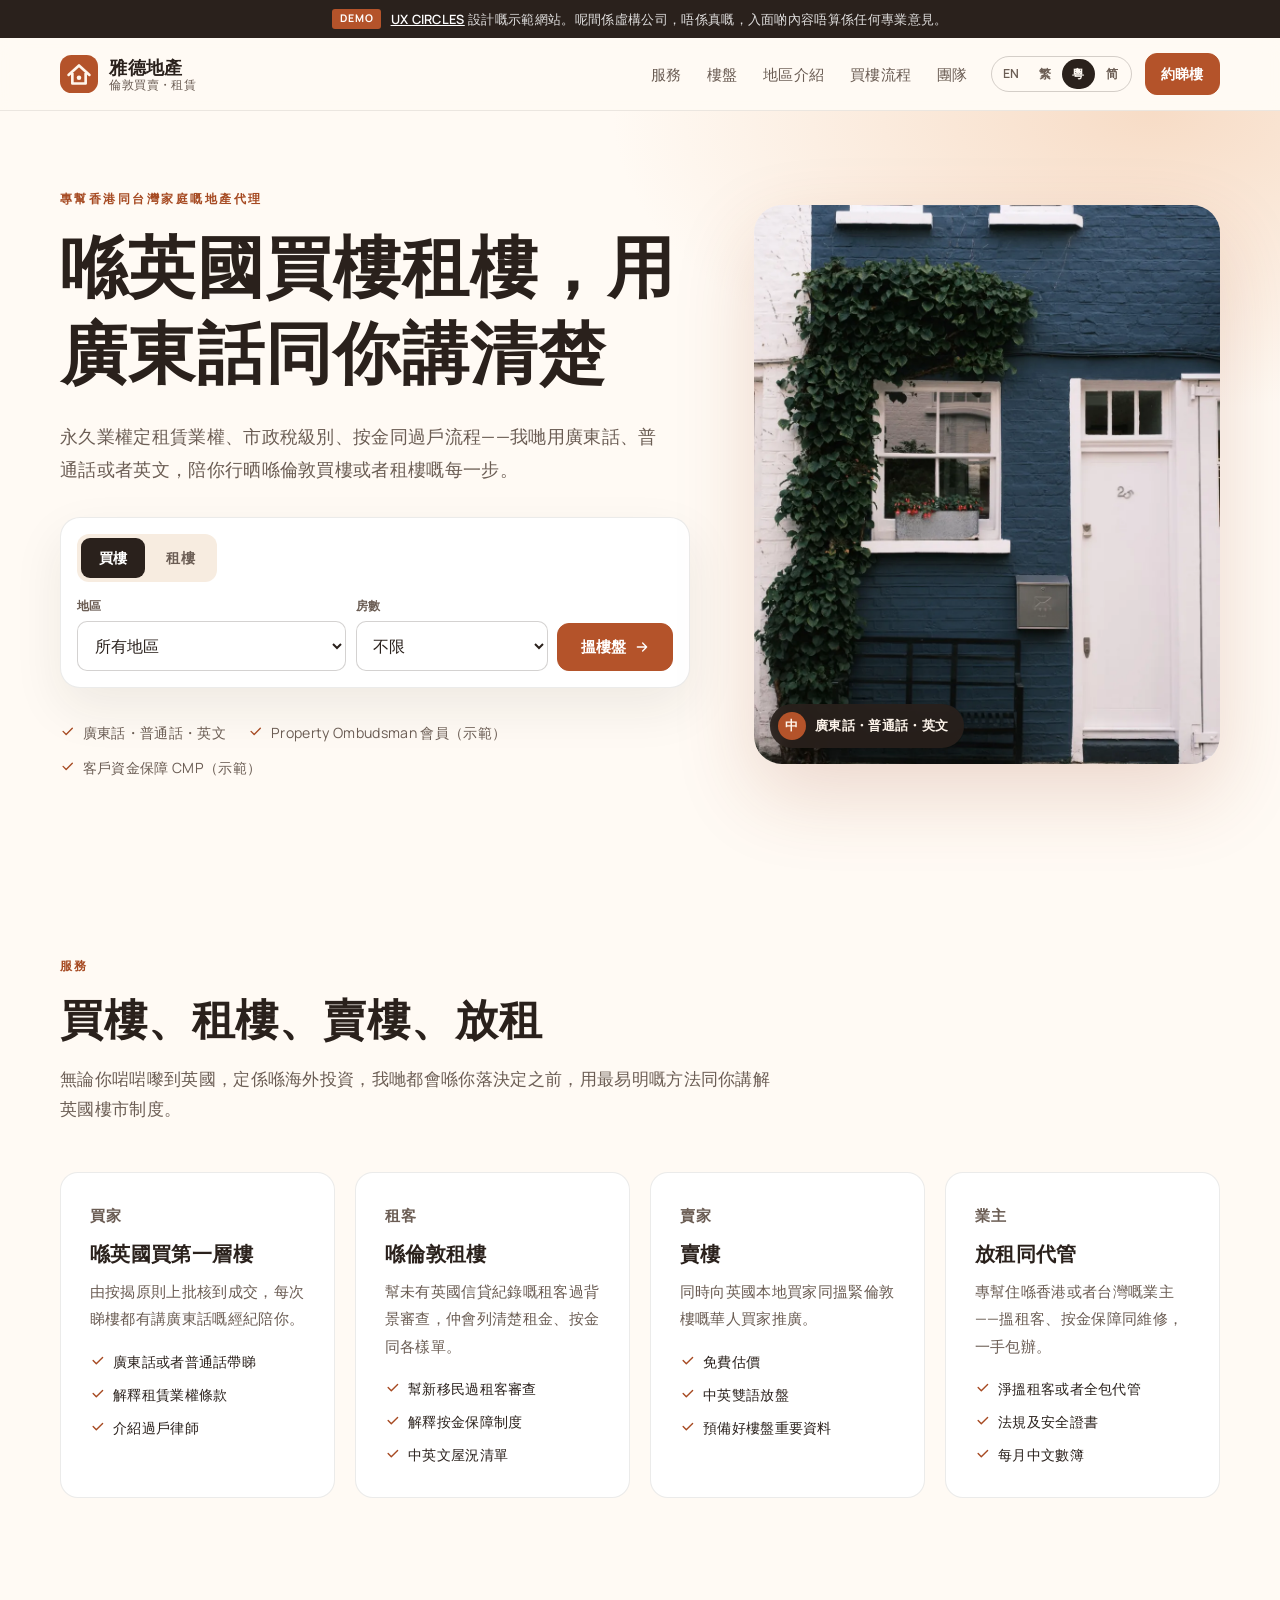
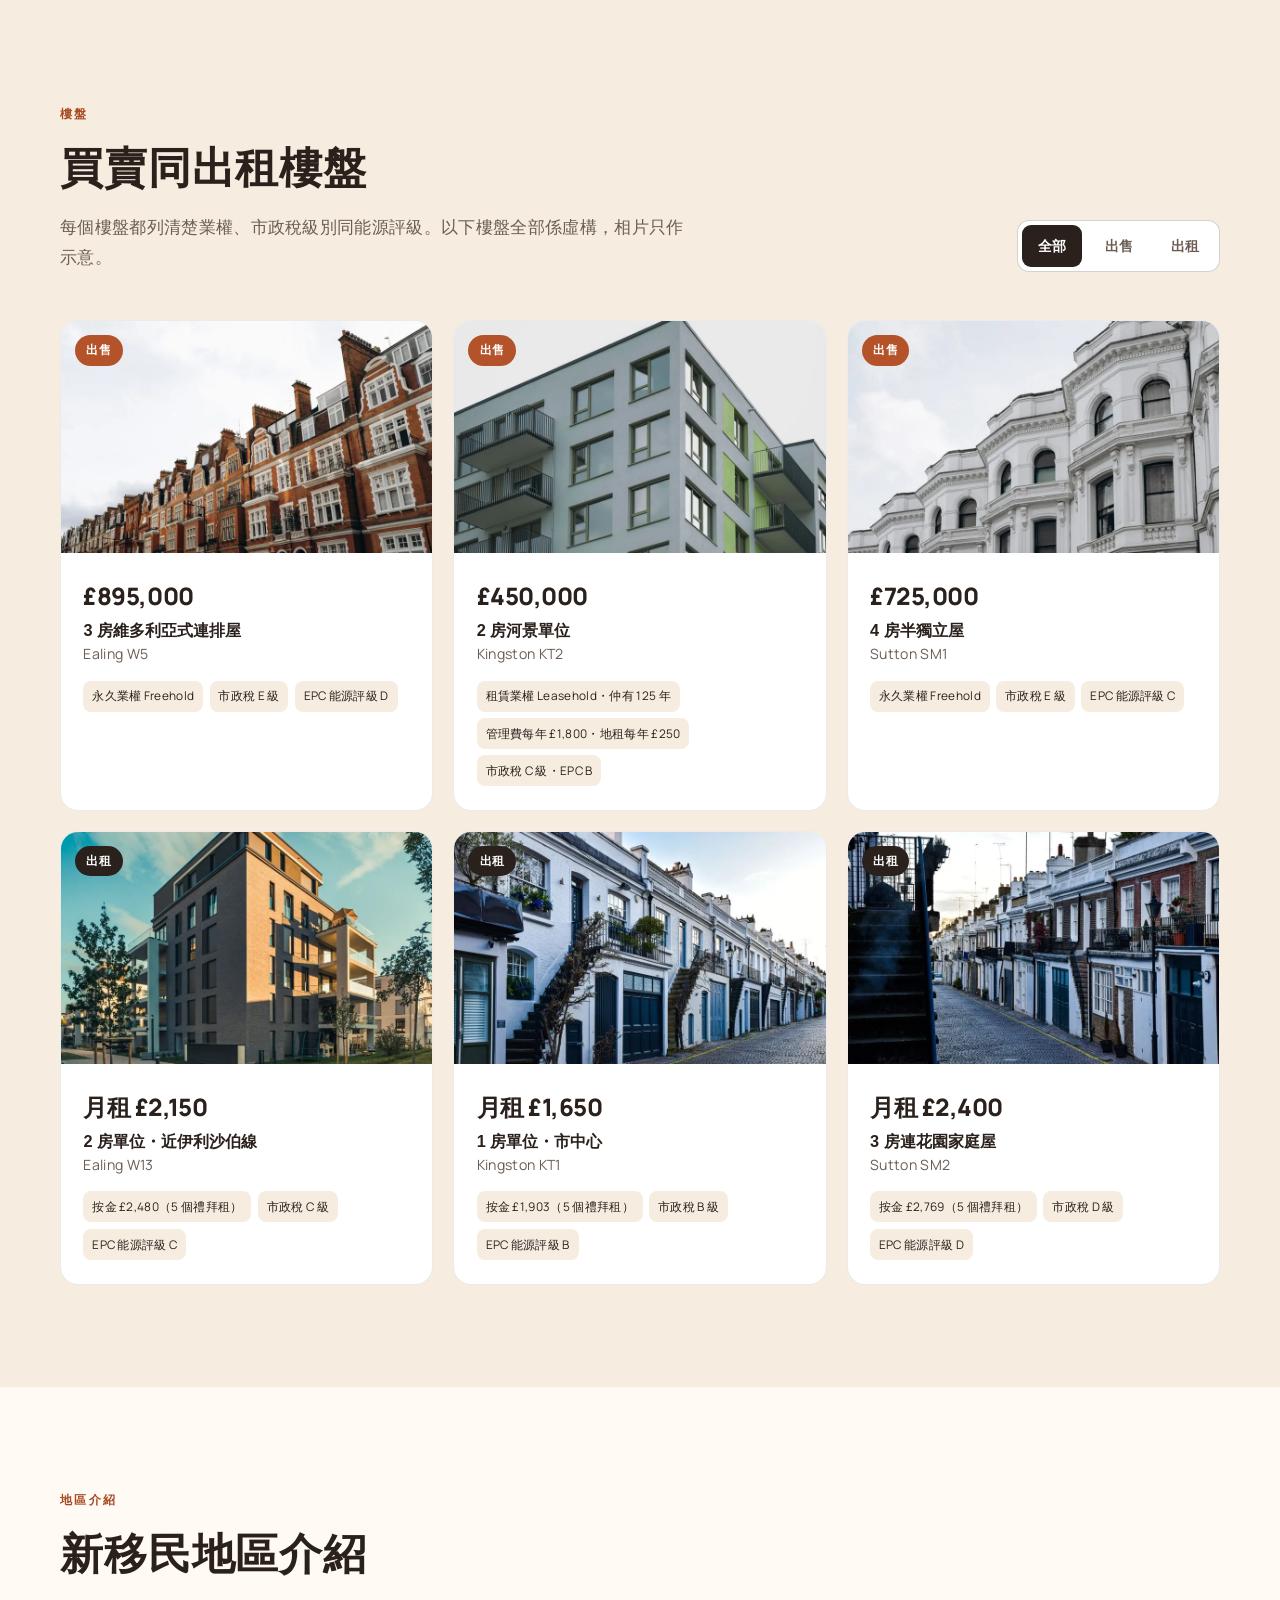
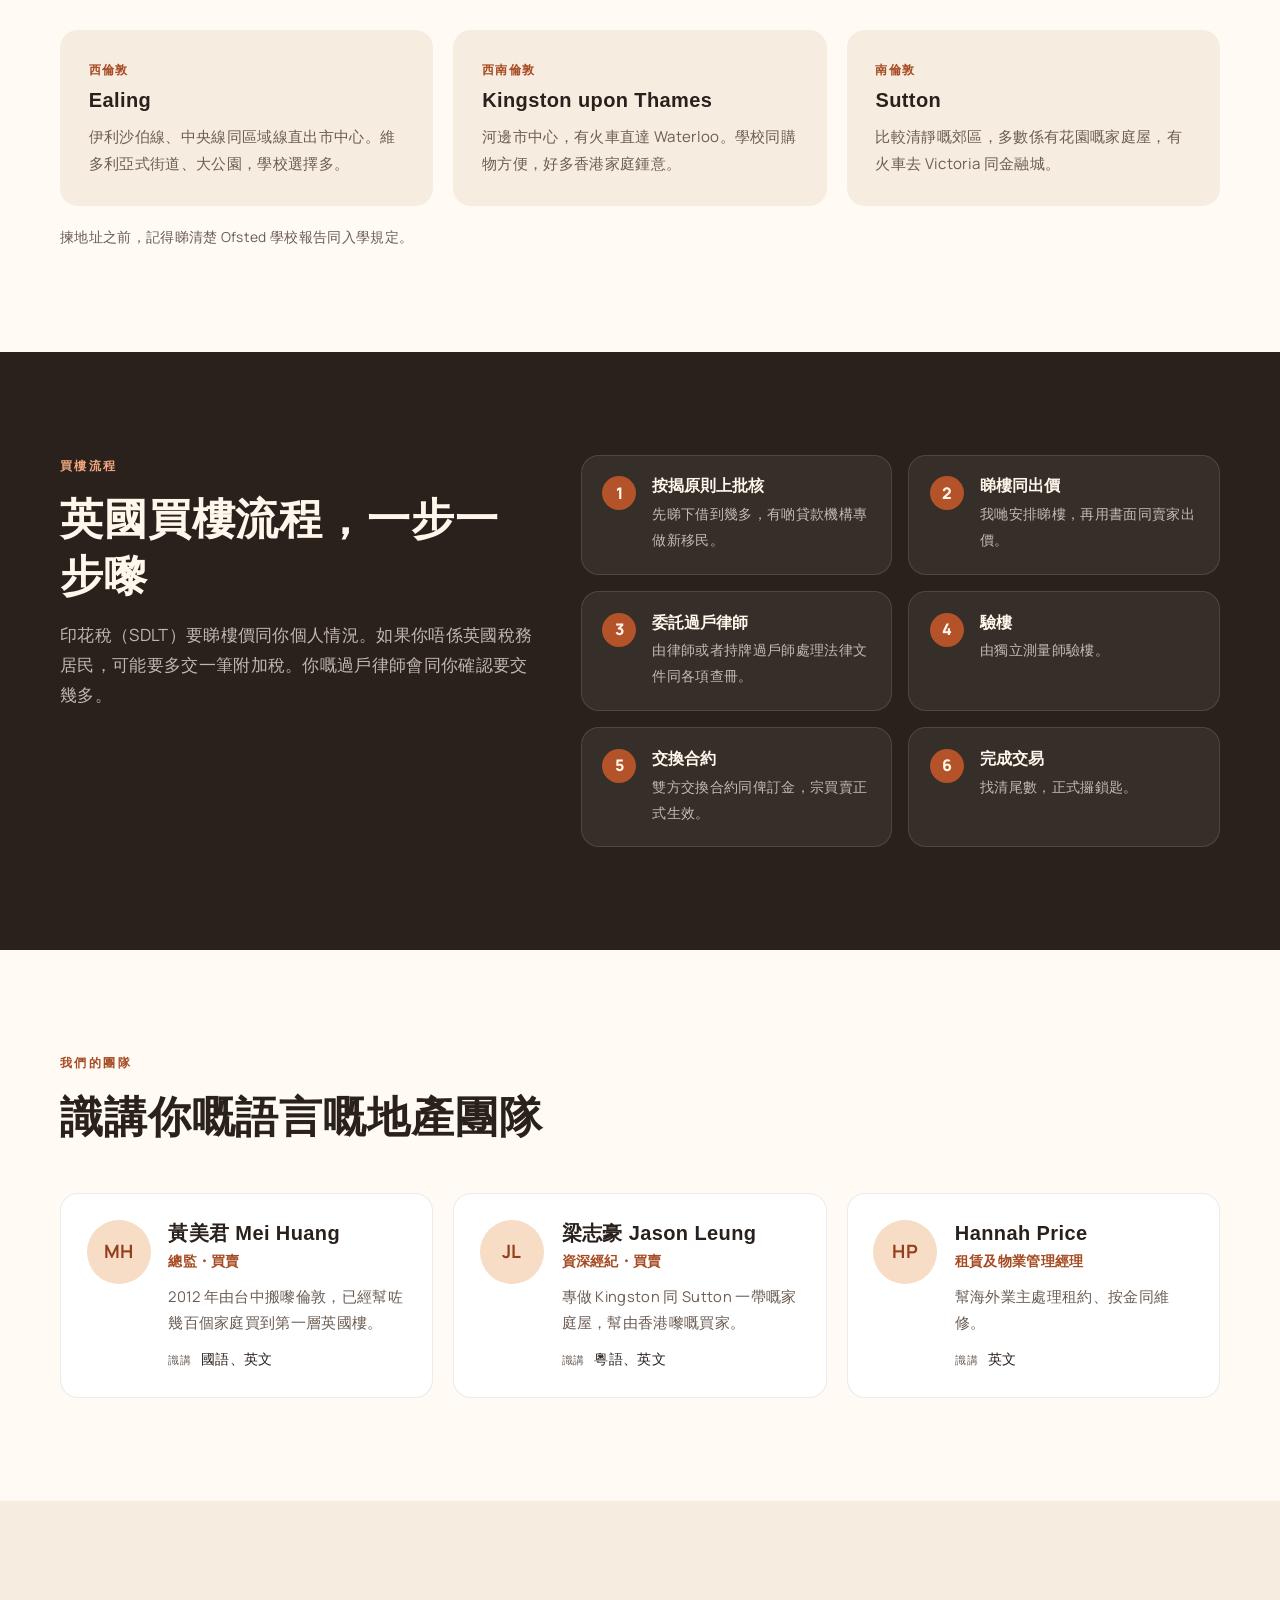
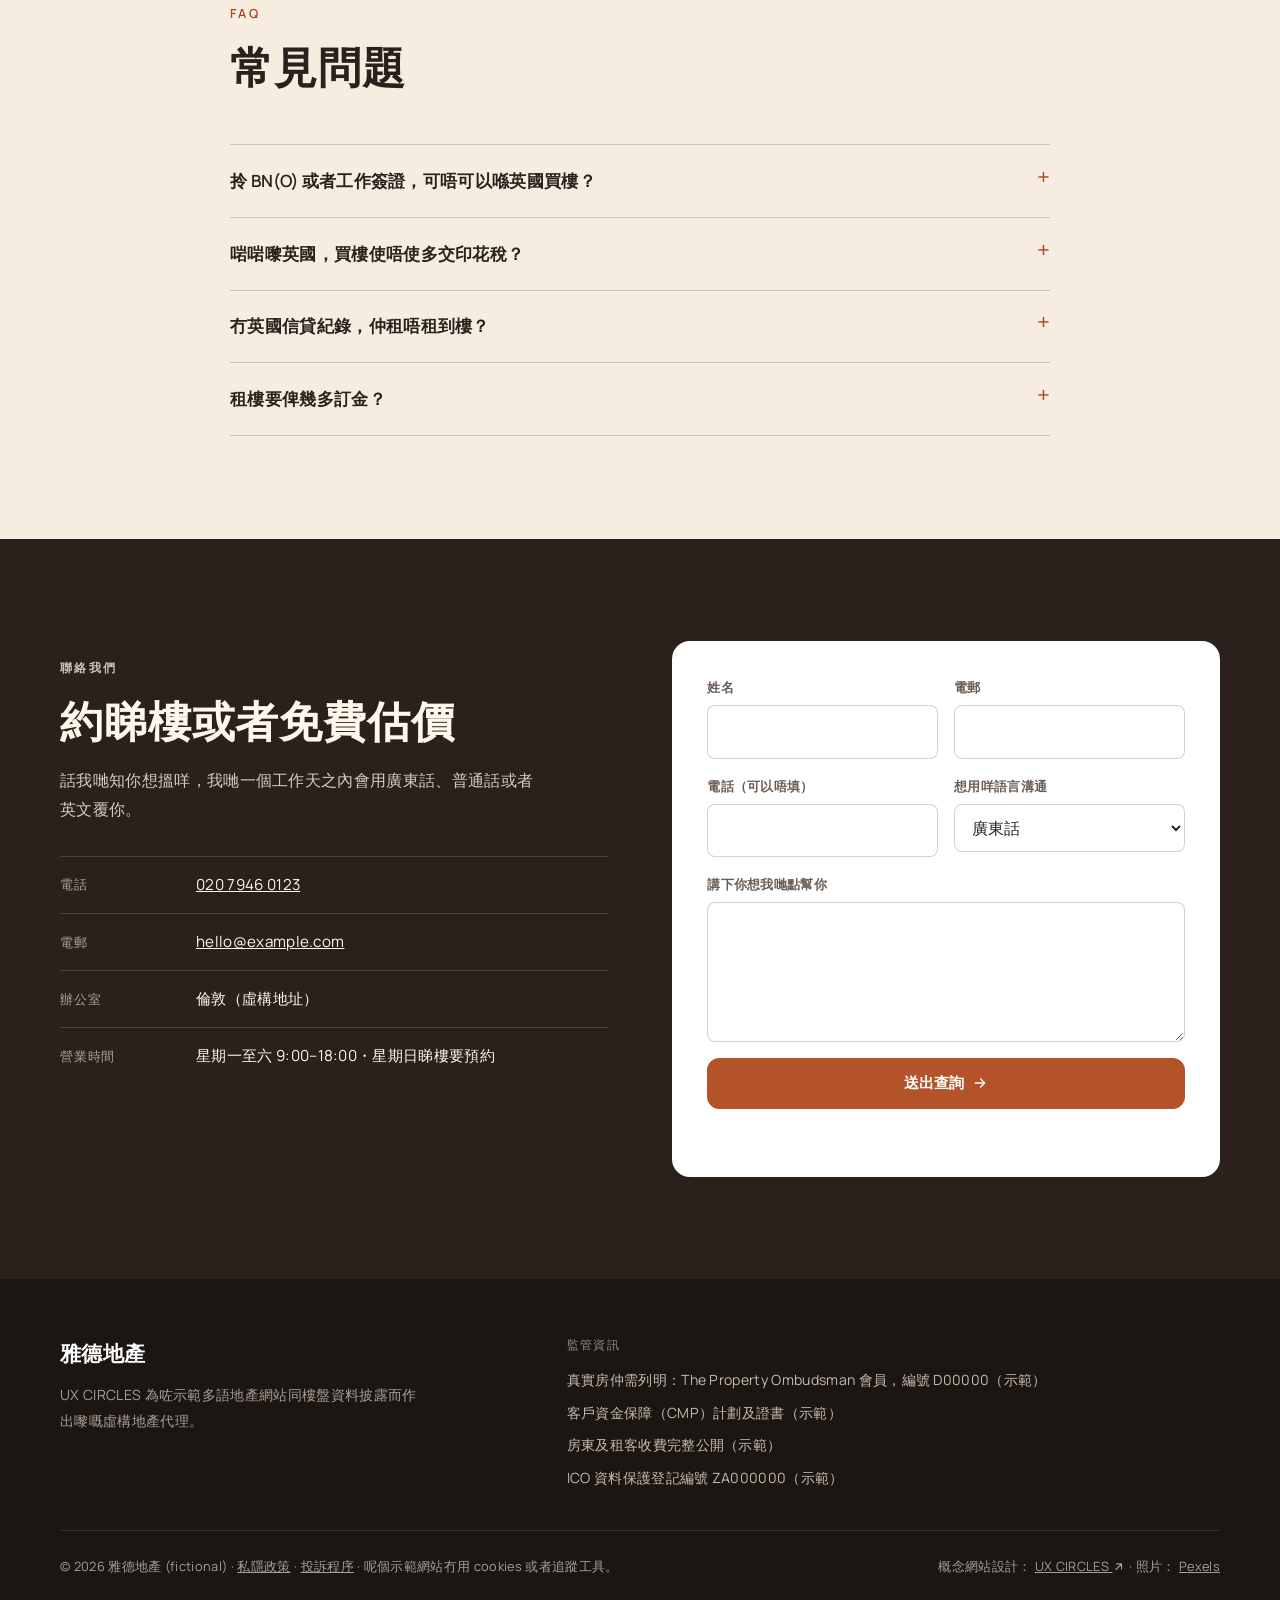
==== commit 536b29cd: "Estate agent hero: split layout with calmer photo Text now sits on a plain background instead of ove" ====
--- a/yue/index.html
+++ b/yue/index.html
@@ -138,23 +138,29 @@
 </header>
 
 <main id="main">
-  <section class="hero hero-full" style="--hero-img:url('img/hero-notting-hill.webp')">
-    <div class="wrap hero-full-inner">
-      <p class="eyebrow">專幫香港同台灣家庭嘅地產代理</p>
-      <h1>喺英國買樓租樓，用廣東話同你講清楚</h1>
-      <p class="lede">永久業權定租賃業權、市政稅級別、按金同過戶流程——我哋用廣東話、普通話或者英文，陪你行晒喺倫敦買樓或者租樓嘅每一步。</p>
-      <form class="search" data-search action="#homes">
-        <div class="search-tabs" role="radiogroup">
-          <label><input type="radio" name="kind" value="sale" checked><span>買樓</span></label>
-          <label><input type="radio" name="kind" value="let"><span>租樓</span></label>
-        </div>
-        <div class="search-row">
-          <label class="field">地區<select name="area"><option>所有地區</option><option>Ealing</option><option>Kingston upon Thames</option><option>Sutton</option></select></label>
-          <label class="field">房數<select name="beds"><option>不限</option><option>1+</option><option>2+</option><option>3+</option></select></label>
-          <button class="btn" type="submit">搵樓盤 <svg class="ico" viewBox="0 0 24 24" fill="none" stroke="currentColor" stroke-width="2" stroke-linecap="round" stroke-linejoin="round" aria-hidden="true"><path d="M5 12h14M13 6l6 6-6 6"/></svg></button>
-        </div>
-      </form>
-      <ul class="trust"><li><svg class="ico ico-check" viewBox="0 0 24 24" fill="none" stroke="currentColor" stroke-width="2.2" stroke-linecap="round" stroke-linejoin="round" aria-hidden="true"><path d="M5 12l5 5L20 7"/></svg><span>廣東話・普通話・英文</span></li><li><svg class="ico ico-check" viewBox="0 0 24 24" fill="none" stroke="currentColor" stroke-width="2.2" stroke-linecap="round" stroke-linejoin="round" aria-hidden="true"><path d="M5 12l5 5L20 7"/></svg><span>Property Ombudsman 會員（示範）</span></li><li><svg class="ico ico-check" viewBox="0 0 24 24" fill="none" stroke="currentColor" stroke-width="2.2" stroke-linecap="round" stroke-linejoin="round" aria-hidden="true"><path d="M5 12l5 5L20 7"/></svg><span>客戶資金保障 CMP（示範）</span></li></ul>
+  <section class="hero hero-split">
+    <div class="wrap hero-split-inner">
+      <div class="hero-copy">
+        <p class="eyebrow">專幫香港同台灣家庭嘅地產代理</p>
+        <h1>喺英國買樓租樓，用廣東話同你講清楚</h1>
+        <p class="lede">永久業權定租賃業權、市政稅級別、按金同過戶流程——我哋用廣東話、普通話或者英文，陪你行晒喺倫敦買樓或者租樓嘅每一步。</p>
+        <form class="search" data-search action="#homes">
+          <div class="search-tabs" role="radiogroup">
+            <label><input type="radio" name="kind" value="sale" checked><span>買樓</span></label>
+            <label><input type="radio" name="kind" value="let"><span>租樓</span></label>
+          </div>
+          <div class="search-row">
+            <label class="field">地區<select name="area"><option>所有地區</option><option>Ealing</option><option>Kingston upon Thames</option><option>Sutton</option></select></label>
+            <label class="field">房數<select name="beds"><option>不限</option><option>1+</option><option>2+</option><option>3+</option></select></label>
+            <button class="btn" type="submit">搵樓盤 <svg class="ico" viewBox="0 0 24 24" fill="none" stroke="currentColor" stroke-width="2" stroke-linecap="round" stroke-linejoin="round" aria-hidden="true"><path d="M5 12h14M13 6l6 6-6 6"/></svg></button>
+          </div>
+        </form>
+        <ul class="trust"><li><svg class="ico ico-check" viewBox="0 0 24 24" fill="none" stroke="currentColor" stroke-width="2.2" stroke-linecap="round" stroke-linejoin="round" aria-hidden="true"><path d="M5 12l5 5L20 7"/></svg><span>廣東話・普通話・英文</span></li><li><svg class="ico ico-check" viewBox="0 0 24 24" fill="none" stroke="currentColor" stroke-width="2.2" stroke-linecap="round" stroke-linejoin="round" aria-hidden="true"><path d="M5 12l5 5L20 7"/></svg><span>Property Ombudsman 會員（示範）</span></li><li><svg class="ico ico-check" viewBox="0 0 24 24" fill="none" stroke="currentColor" stroke-width="2.2" stroke-linecap="round" stroke-linejoin="round" aria-hidden="true"><path d="M5 12l5 5L20 7"/></svg><span>客戶資金保障 CMP（示範）</span></li></ul>
+      </div>
+      <figure class="hero-photo">
+        <img src="../img/hero-house.webp" alt="" width="1000" height="1200">
+        <span class="hero-chip"><span>中</span>廣東話・普通話・英文</span>
+      </figure>
     </div>
   </section>
 
--- a/styles.css
+++ b/styles.css
@@ -125,16 +125,15 @@
 @media (max-width:560px){.header-tools .btn-sm{display:none}.brand-sub{display:none}.header-inner{gap:.75rem}.header-tools{gap:.5rem}.brand{min-width:0;flex-shrink:1}.brand-name{white-space:nowrap;overflow:hidden;text-overflow:ellipsis}.lang-switch a{min-width:1.75rem;height:1.8rem;font-size:.74rem}.menu-btn{width:40px;height:40px}.bars{top:19px}.enquiry{grid-template-columns:1fr}.contact-list li{grid-template-columns:1fr;gap:.2rem}.person{flex-direction:column}}
 
 
-.hero-full{position:relative;color:#fff;padding:clamp(5rem,12vw,9rem) 0 clamp(4rem,8vw,6rem);overflow:hidden;background:#2a211c}
-.hero-full::before{content:"";position:absolute;inset:0;background:var(--hero-img) center 55%/cover no-repeat}
-.hero-full::after{content:"";position:absolute;inset:0;background:linear-gradient(180deg,rgba(28,22,18,.55) 0%,rgba(28,22,18,.35) 45%,rgba(28,22,18,.75) 100%)}
-.hero-full-inner{position:relative;z-index:1;text-align:center;display:flex;flex-direction:column;align-items:center}
-.hero-full h1{color:#fff;max-width:14em;text-shadow:0 2px 30px rgba(0,0,0,.25)}
-.hero-full .eyebrow{color:#ffd9c2}
-.hero-full .lede{color:rgba(255,255,255,.9);margin-inline:auto;max-width:40em}
-.hero-full .trust{justify-content:center;color:rgba(255,255,255,.85)}
-.hero-full .ico-check{color:#ffd9c2}
-.search{background:#fff;color:var(--ink);border-radius:20px;padding:1rem;width:min(760px,100%);box-shadow:0 30px 80px rgba(0,0,0,.3);text-align:left}
+.hero-split{padding:clamp(3rem,6vw,5rem) 0 clamp(3rem,6vw,4.5rem);background:var(--hero-bg)}
+.hero-split-inner{display:grid;grid-template-columns:1.15fr .85fr;gap:clamp(2rem,5vw,4.5rem);align-items:center}
+.hero-split h1{max-width:12em}
+.hero-split .lede{max-width:34em}
+.hero-photo{position:relative;margin:0;border-radius:28px;overflow:hidden;aspect-ratio:5/6;box-shadow:0 30px 80px rgba(147,63,29,.18)}
+.hero-photo img{width:100%;height:100%;object-fit:cover}
+.hero-chip{position:absolute;left:16px;bottom:16px;background:rgba(42,33,28,.9);color:#fff6ec;border-radius:999px;padding:.5rem 1rem .5rem .5rem;display:flex;align-items:center;gap:.6rem;font-size:.82rem;font-weight:600;backdrop-filter:blur(6px)}
+.hero-chip span{width:28px;height:28px;border-radius:50%;background:var(--accent);display:grid;place-items:center;font-weight:800}
+.search{background:#fff;color:var(--ink);border-radius:20px;padding:1rem;width:100%;max-width:640px;margin-bottom:1.6rem;border:1px solid var(--line);box-shadow:0 20px 50px rgba(42,33,28,.08);text-align:left}
 .search-tabs{display:inline-flex;gap:.25rem;background:var(--surface);border-radius:12px;padding:4px;margin-bottom:.8rem}
 .search-tabs input{position:absolute;opacity:0;pointer-events:none}
 .search-tabs span{display:block;padding:.45rem 1.1rem;border-radius:9px;font-weight:700;font-size:.9rem;color:var(--muted);cursor:pointer}
@@ -182,5 +181,6 @@
 .guide p{font-size:.9rem;color:rgba(255,246,236,.7);margin-top:.25rem}
 .contact-list li{border-top-color:rgba(255,246,236,.15)}
 @media (max-width:980px){.home-grid,.area-grid{grid-template-columns:1fr 1fr}.guide-inner{grid-template-columns:1fr}}
+@media (max-width:860px){.hero-split-inner{grid-template-columns:1fr}.hero-photo{aspect-ratio:4/3;max-height:420px}}
 @media (max-width:700px){.search-row{grid-template-columns:1fr 1fr}.search .btn{grid-column:1/-1}}
 @media (max-width:620px){.home-grid,.area-grid,.guide{grid-template-columns:1fr}}
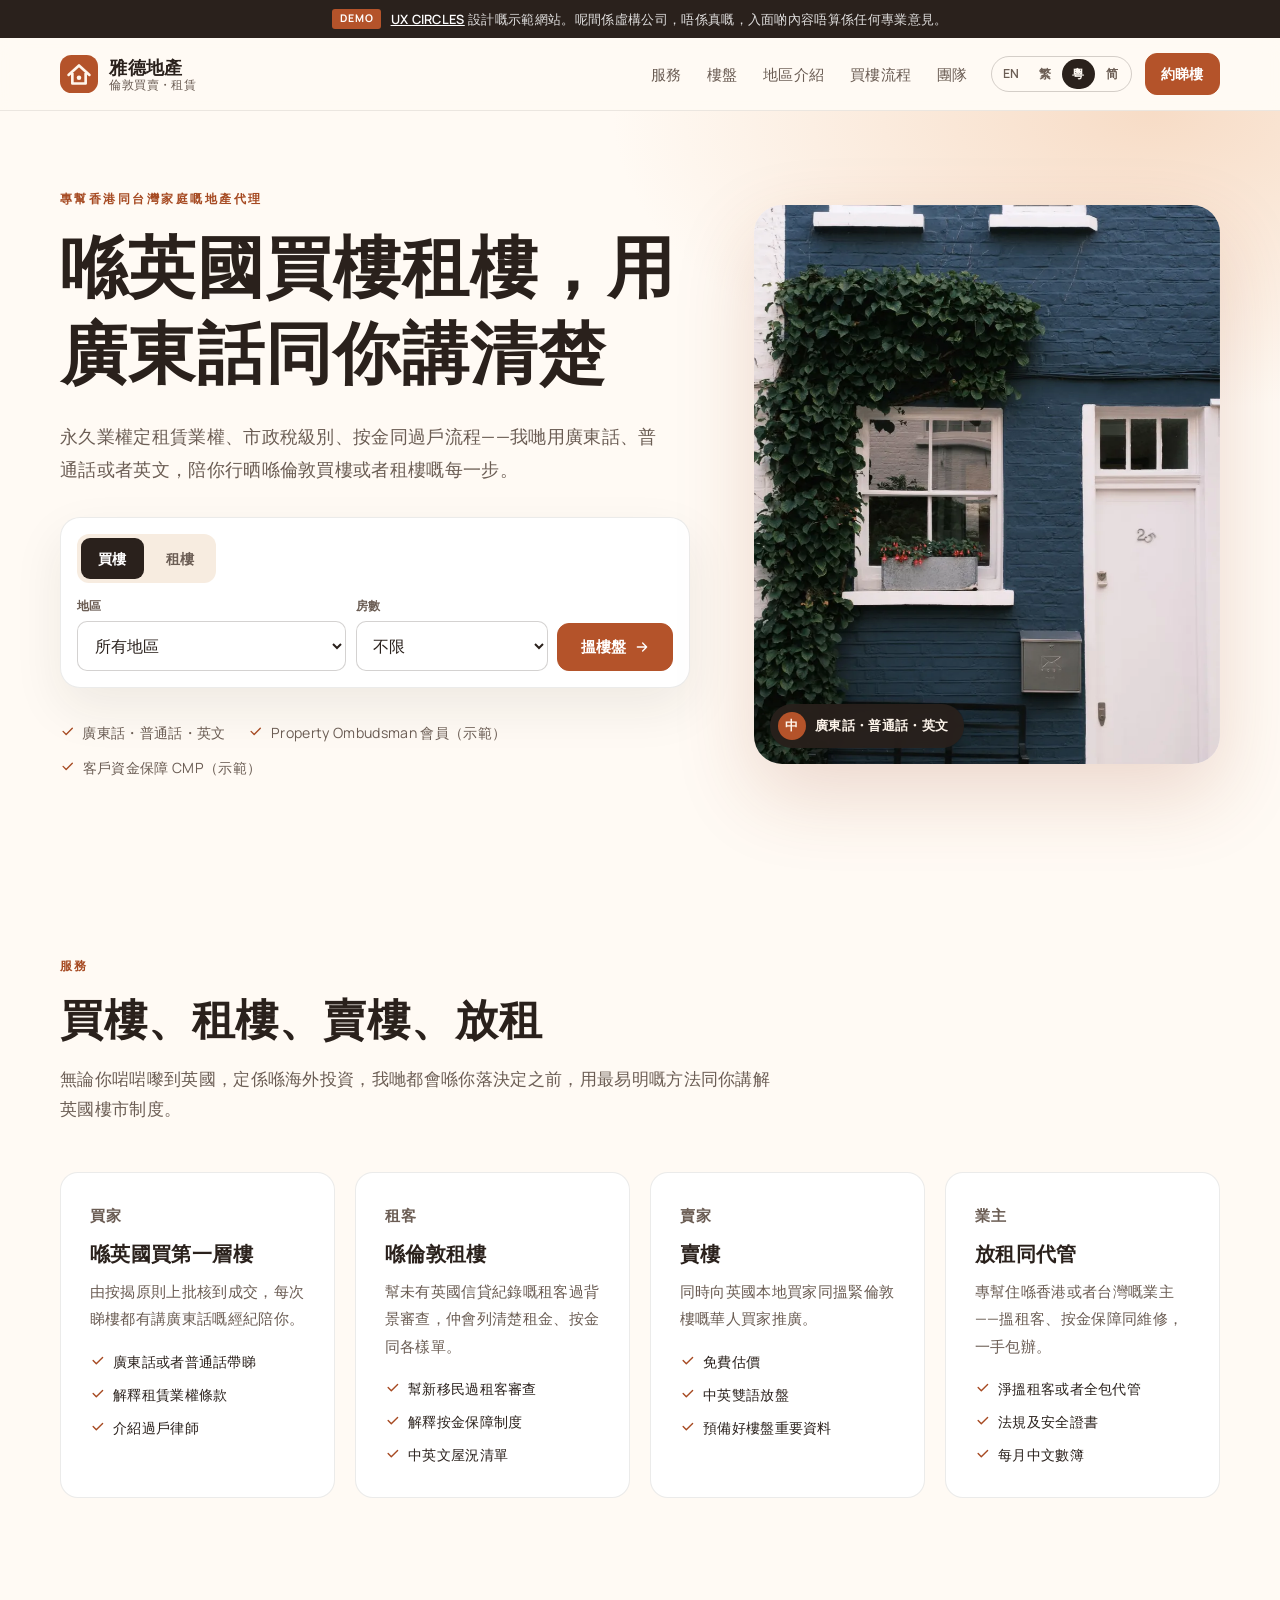
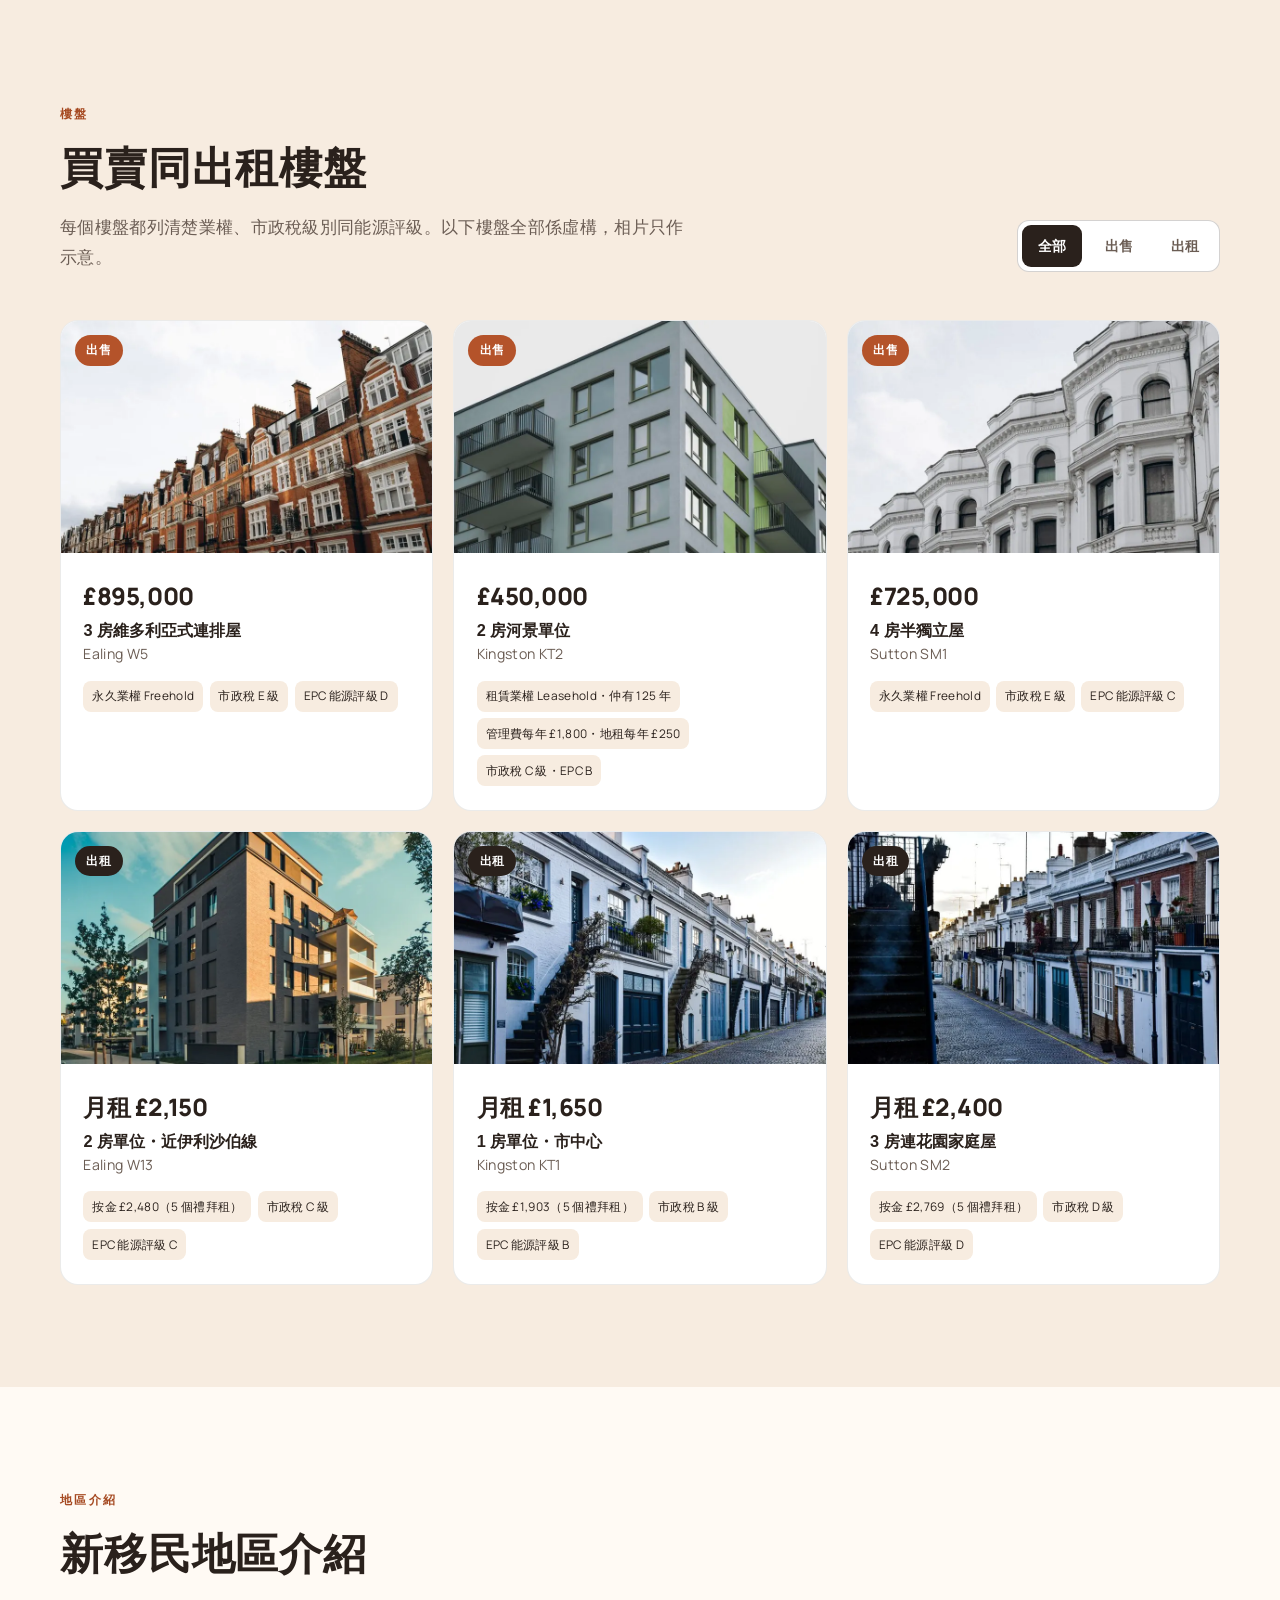
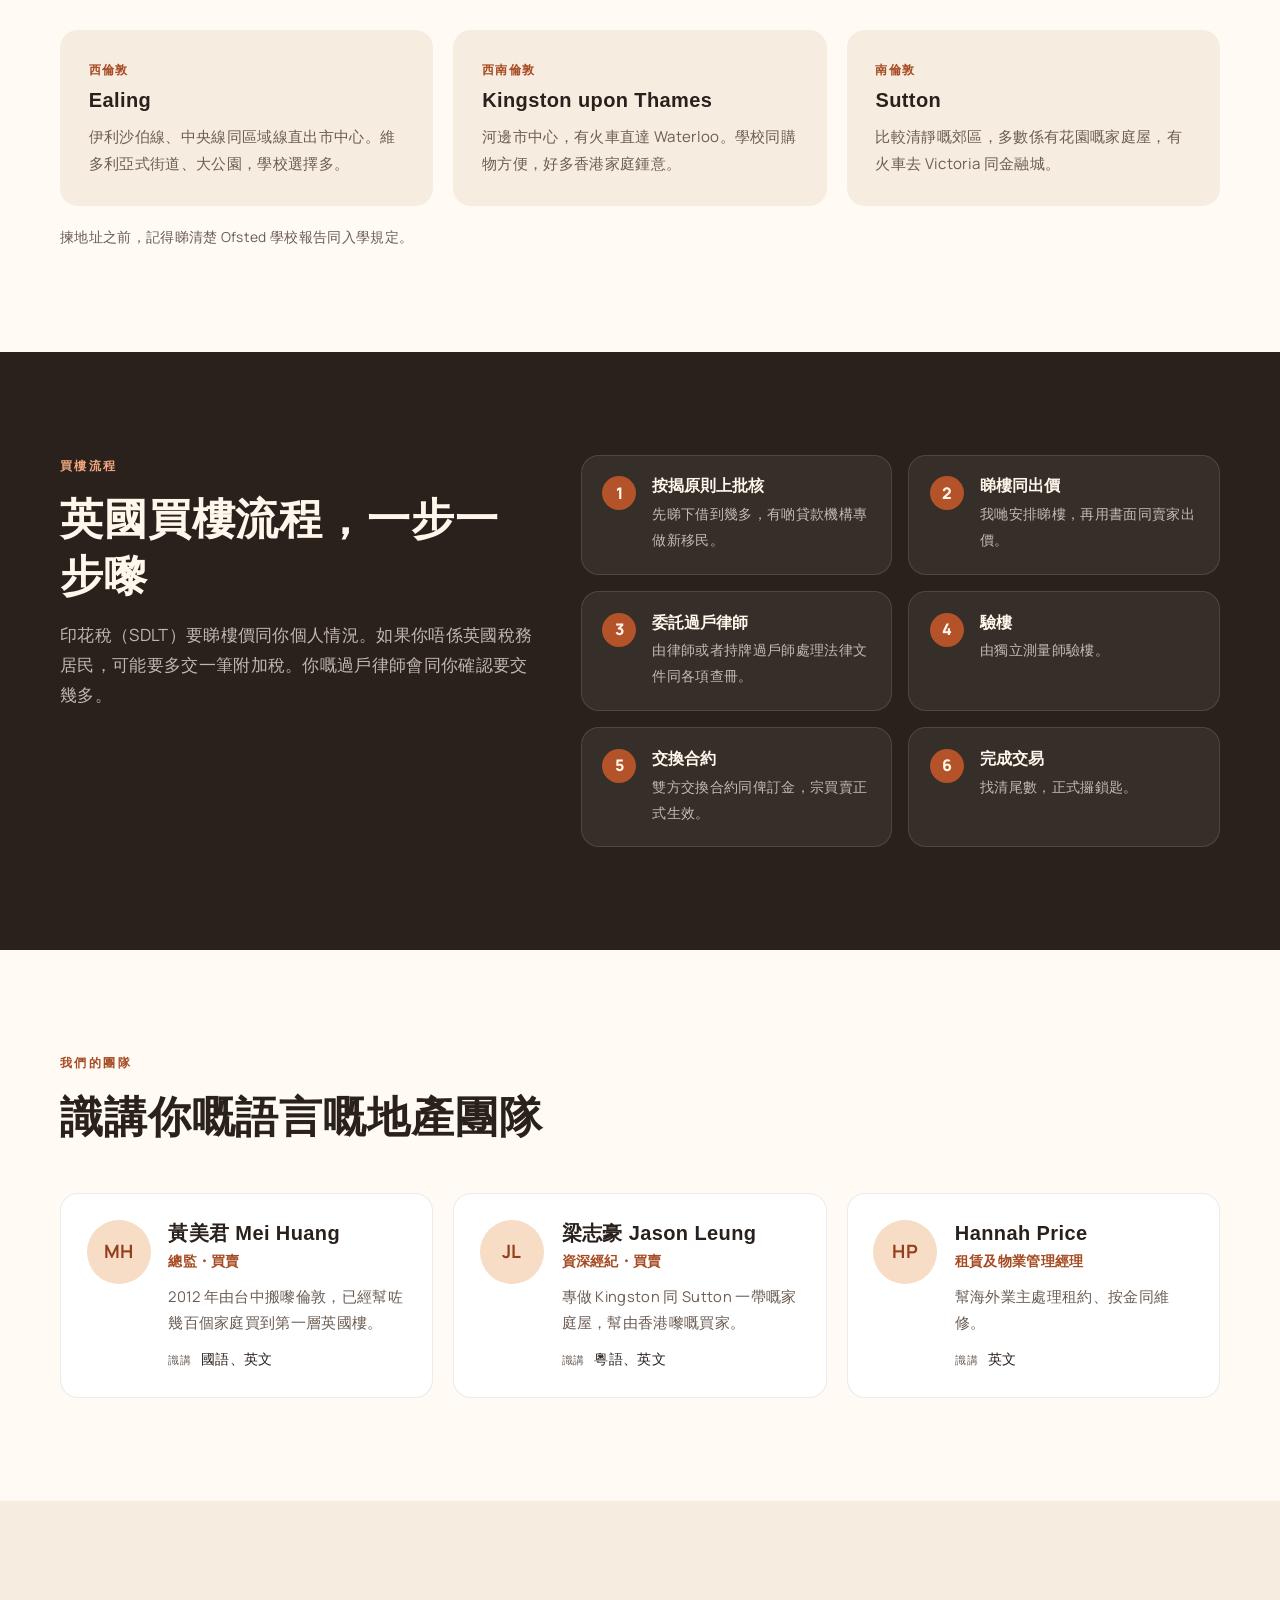
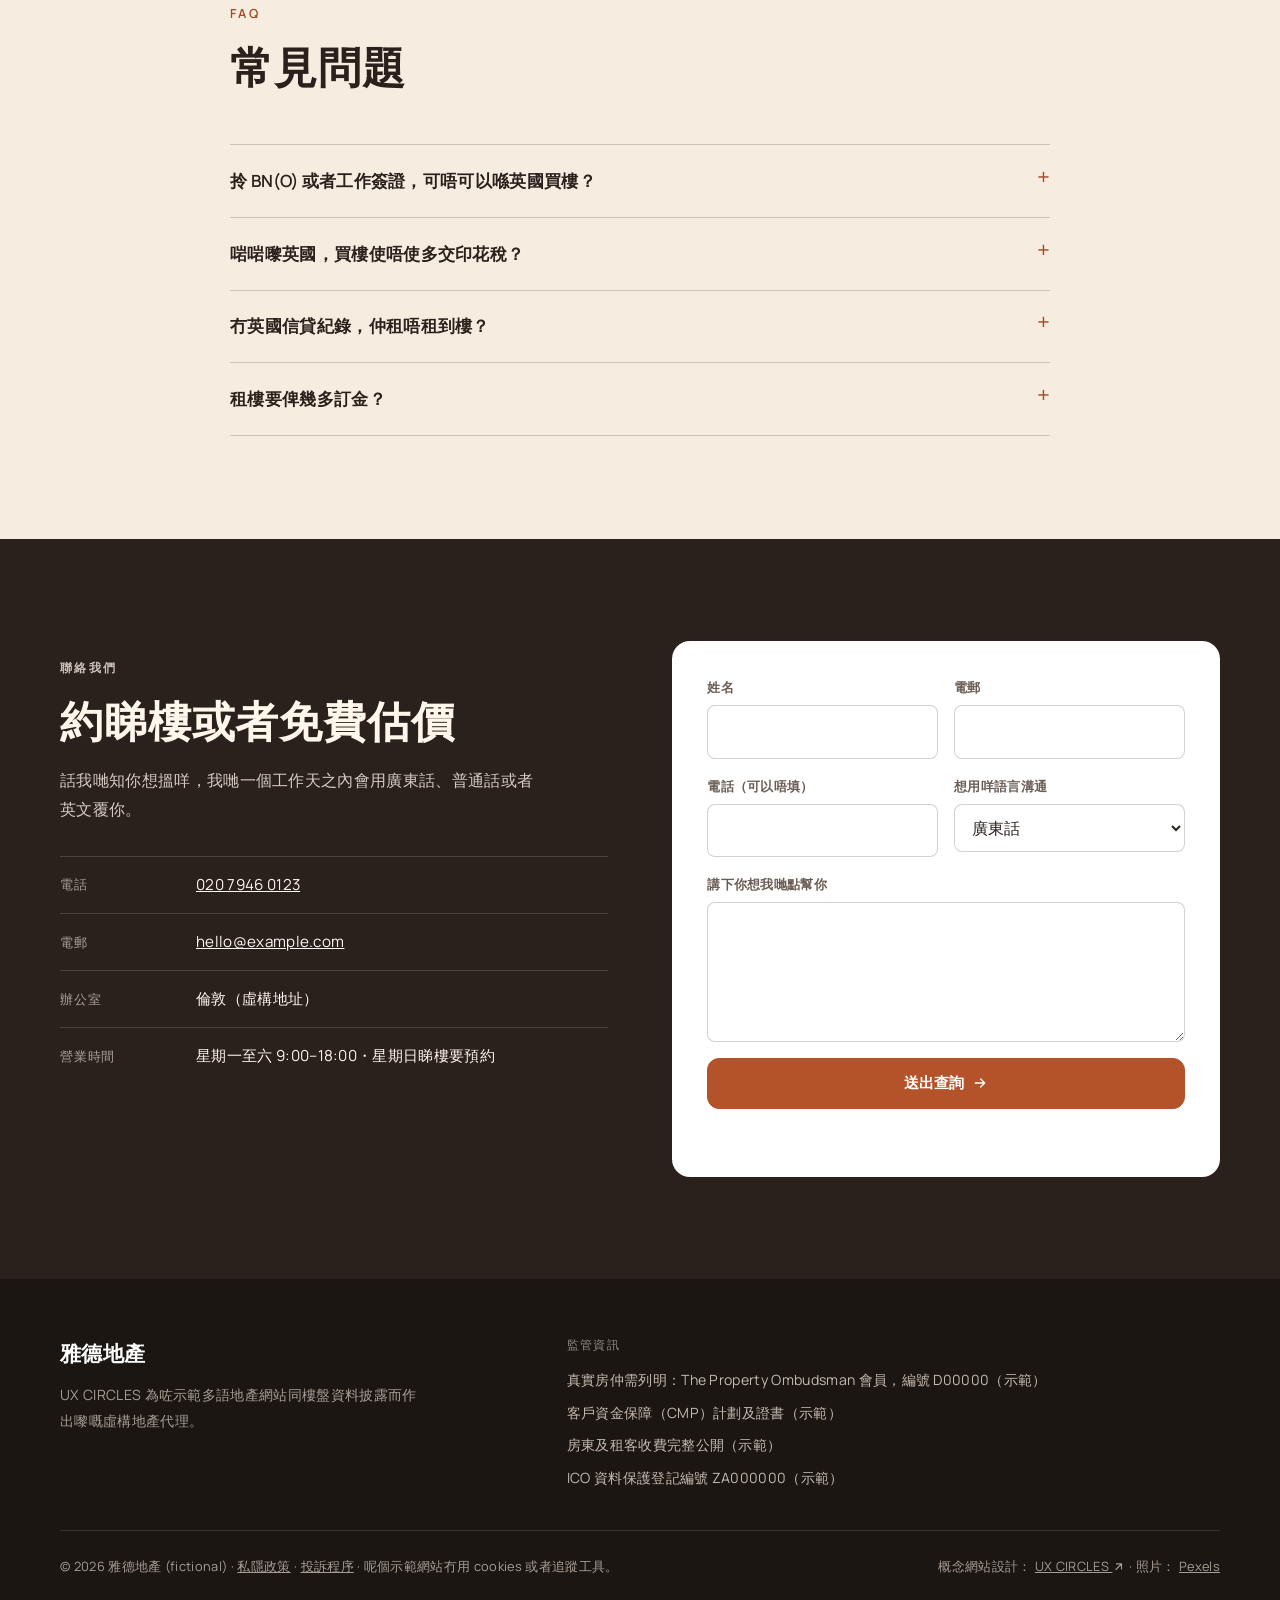
==== commit 1c56ede8: "Add scroll reveal and micro-interactions - Hero content rises in on load; sections, cards, steps and" ====
--- a/yue/index.html
+++ b/yue/index.html
@@ -17,6 +17,7 @@
 <meta property="og:type" content="website">
 <meta property="og:url" content="https://uxcircles.github.io/demo-estate-agent/yue/">
 <meta name="theme-color" content="#b4532a">
+<script>document.documentElement.classList.add("js")</script>
 <link rel="icon" href="../favicon.svg" type="image/svg+xml">
 <link rel="preconnect" href="https://fonts.googleapis.com">
 <link rel="preconnect" href="https://fonts.gstatic.com" crossorigin>
@@ -157,7 +158,7 @@
         </form>
         <ul class="trust"><li><svg class="ico ico-check" viewBox="0 0 24 24" fill="none" stroke="currentColor" stroke-width="2.2" stroke-linecap="round" stroke-linejoin="round" aria-hidden="true"><path d="M5 12l5 5L20 7"/></svg><span>廣東話・普通話・英文</span></li><li><svg class="ico ico-check" viewBox="0 0 24 24" fill="none" stroke="currentColor" stroke-width="2.2" stroke-linecap="round" stroke-linejoin="round" aria-hidden="true"><path d="M5 12l5 5L20 7"/></svg><span>Property Ombudsman 會員（示範）</span></li><li><svg class="ico ico-check" viewBox="0 0 24 24" fill="none" stroke="currentColor" stroke-width="2.2" stroke-linecap="round" stroke-linejoin="round" aria-hidden="true"><path d="M5 12l5 5L20 7"/></svg><span>客戶資金保障 CMP（示範）</span></li></ul>
       </div>
-      <figure class="hero-photo">
+      <figure class="hero-photo" data-parallax>
         <img src="../img/hero-house.webp" alt="" width="1000" height="1200">
         <span class="hero-chip"><span>中</span>廣東話・普通話・英文</span>
       </figure>
--- a/styles.css
+++ b/styles.css
@@ -120,6 +120,39 @@
 .footer-bottom{display:flex;flex-wrap:wrap;justify-content:space-between;gap:1rem;padding-top:1.5rem;opacity:.7;font-size:.8rem}
 .footer-bottom a{color:inherit}
 
+/* ---------- Motion ---------- */
+@keyframes rise{from{opacity:0;transform:translateY(22px)}to{opacity:1;transform:none}}
+@keyframes fadeIn{from{opacity:0}to{opacity:1}}
+@keyframes floaty{0%,100%{transform:translateY(0)}50%{transform:translateY(-6px)}}
+.js .hero-copy>*,.js .hero-full-inner>*{animation:rise .9s cubic-bezier(.2,.7,.2,1) both}
+.js .hero-copy>*:nth-child(2){animation-delay:.08s}.js .hero-copy>*:nth-child(3){animation-delay:.16s}
+.js .hero-copy>*:nth-child(4){animation-delay:.24s}.js .hero-copy>*:nth-child(5){animation-delay:.32s}
+.js .hero-visual,.js .hero-photo{animation:rise 1.1s .2s cubic-bezier(.2,.7,.2,1) both}
+.js [data-reveal]{opacity:0;transform:translateY(26px);transition:opacity .8s cubic-bezier(.2,.7,.2,1),transform .8s cubic-bezier(.2,.7,.2,1);transition-delay:var(--d,0ms)}
+.js [data-reveal].in{opacity:1;transform:none}
+.site-header{transition:box-shadow .3s,background .3s}
+.site-header.scrolled{box-shadow:0 8px 30px rgba(0,0,0,.08)}
+.btn .ico{transition:transform .25s cubic-bezier(.2,.7,.2,1)}
+.btn:hover .ico{transform:translateX(4px)}
+.btn:active{transform:translateY(0) scale(.98)}
+.svc,.person,.home,.area,.steps li,.guide li,.aud-card{transition:transform .35s cubic-bezier(.2,.7,.2,1),box-shadow .35s,border-color .35s}
+.svc:hover,.person:hover,.home:hover,.area:hover,.steps li:hover{transform:translateY(-5px);box-shadow:0 22px 50px rgba(0,0,0,.08)}
+.main-nav a{position:relative}
+.main-nav a::after{content:"";position:absolute;left:0;right:0;bottom:-6px;height:2px;background:currentColor;transform:scaleX(0);transform-origin:left;transition:transform .3s}
+.main-nav a:hover::after{transform:scaleX(1)}
+.lang-switch a{transition:background .2s,color .2s}
+.lang-switch a:not([aria-current]):hover{background:var(--surface);color:var(--ink)}
+.qa summary::after{transition:transform .3s}
+.qa[open] summary::after{transform:rotate(180deg)}
+.qa[open] div{animation:rise .45s cubic-bezier(.2,.7,.2,1)}
+.qa summary:hover{color:var(--accent-text)}
+.enquiry input,.enquiry select,.enquiry textarea{transition:border-color .2s,box-shadow .2s}
+.enquiry input:focus,.enquiry select:focus,.enquiry textarea:focus{outline:none;border-color:var(--accent);box-shadow:0 0 0 4px color-mix(in srgb,var(--accent) 15%,transparent)}
+.form-status:not(:empty){animation:rise .4s both}
+@media (prefers-reduced-motion:reduce){
+  *,*::before,*::after{animation:none!important;transition:none!important;scroll-behavior:auto!important}
+  .js [data-reveal]{opacity:1;transform:none}
+}
 @media (max-width:1000px){.main-nav{display:none}.menu-btn{display:block}.header-tools{margin-left:auto}}
 @media (max-width:860px){.hero-inner,.contact-inner,.footer-top{grid-template-columns:1fr}}
 @media (max-width:560px){.header-tools .btn-sm{display:none}.brand-sub{display:none}.header-inner{gap:.75rem}.header-tools{gap:.5rem}.brand{min-width:0;flex-shrink:1}.brand-name{white-space:nowrap;overflow:hidden;text-overflow:ellipsis}.lang-switch a{min-width:1.75rem;height:1.8rem;font-size:.74rem}.menu-btn{width:40px;height:40px}.bars{top:19px}.enquiry{grid-template-columns:1fr}.contact-list li{grid-template-columns:1fr;gap:.2rem}.person{flex-direction:column}}
@@ -130,7 +163,13 @@
 .hero-split h1{max-width:12em}
 .hero-split .lede{max-width:34em}
 .hero-photo{position:relative;margin:0;border-radius:28px;overflow:hidden;aspect-ratio:5/6;box-shadow:0 30px 80px rgba(147,63,29,.18)}
-.hero-photo img{width:100%;height:100%;object-fit:cover}
+.hero-photo img{width:100%;height:115%;object-fit:cover;transform:translateY(calc(var(--py,0px) * -0.4));will-change:transform}
+@keyframes zoomIn{from{transform:scale(1.15)}to{transform:scale(1)}}
+.js .hero-photo{animation:rise 1.1s .2s cubic-bezier(.2,.7,.2,1) both}
+.js .hero-photo img{animation:zoomIn 1.8s cubic-bezier(.2,.7,.2,1) both}
+.js .hero-chip{animation:rise .8s .9s both,floaty 4s 1.8s ease-in-out infinite}
+.filter button{transition:background .2s,color .2s}
+.search-tabs span{transition:background .2s,color .2s}
 .hero-chip{position:absolute;left:16px;bottom:16px;background:rgba(42,33,28,.9);color:#fff6ec;border-radius:999px;padding:.5rem 1rem .5rem .5rem;display:flex;align-items:center;gap:.6rem;font-size:.82rem;font-weight:600;backdrop-filter:blur(6px)}
 .hero-chip span{width:28px;height:28px;border-radius:50%;background:var(--accent);display:grid;place-items:center;font-weight:800}
 .search{background:#fff;color:var(--ink);border-radius:20px;padding:1rem;width:100%;max-width:640px;margin-bottom:1.6rem;border:1px solid var(--line);box-shadow:0 20px 50px rgba(42,33,28,.08);text-align:left}
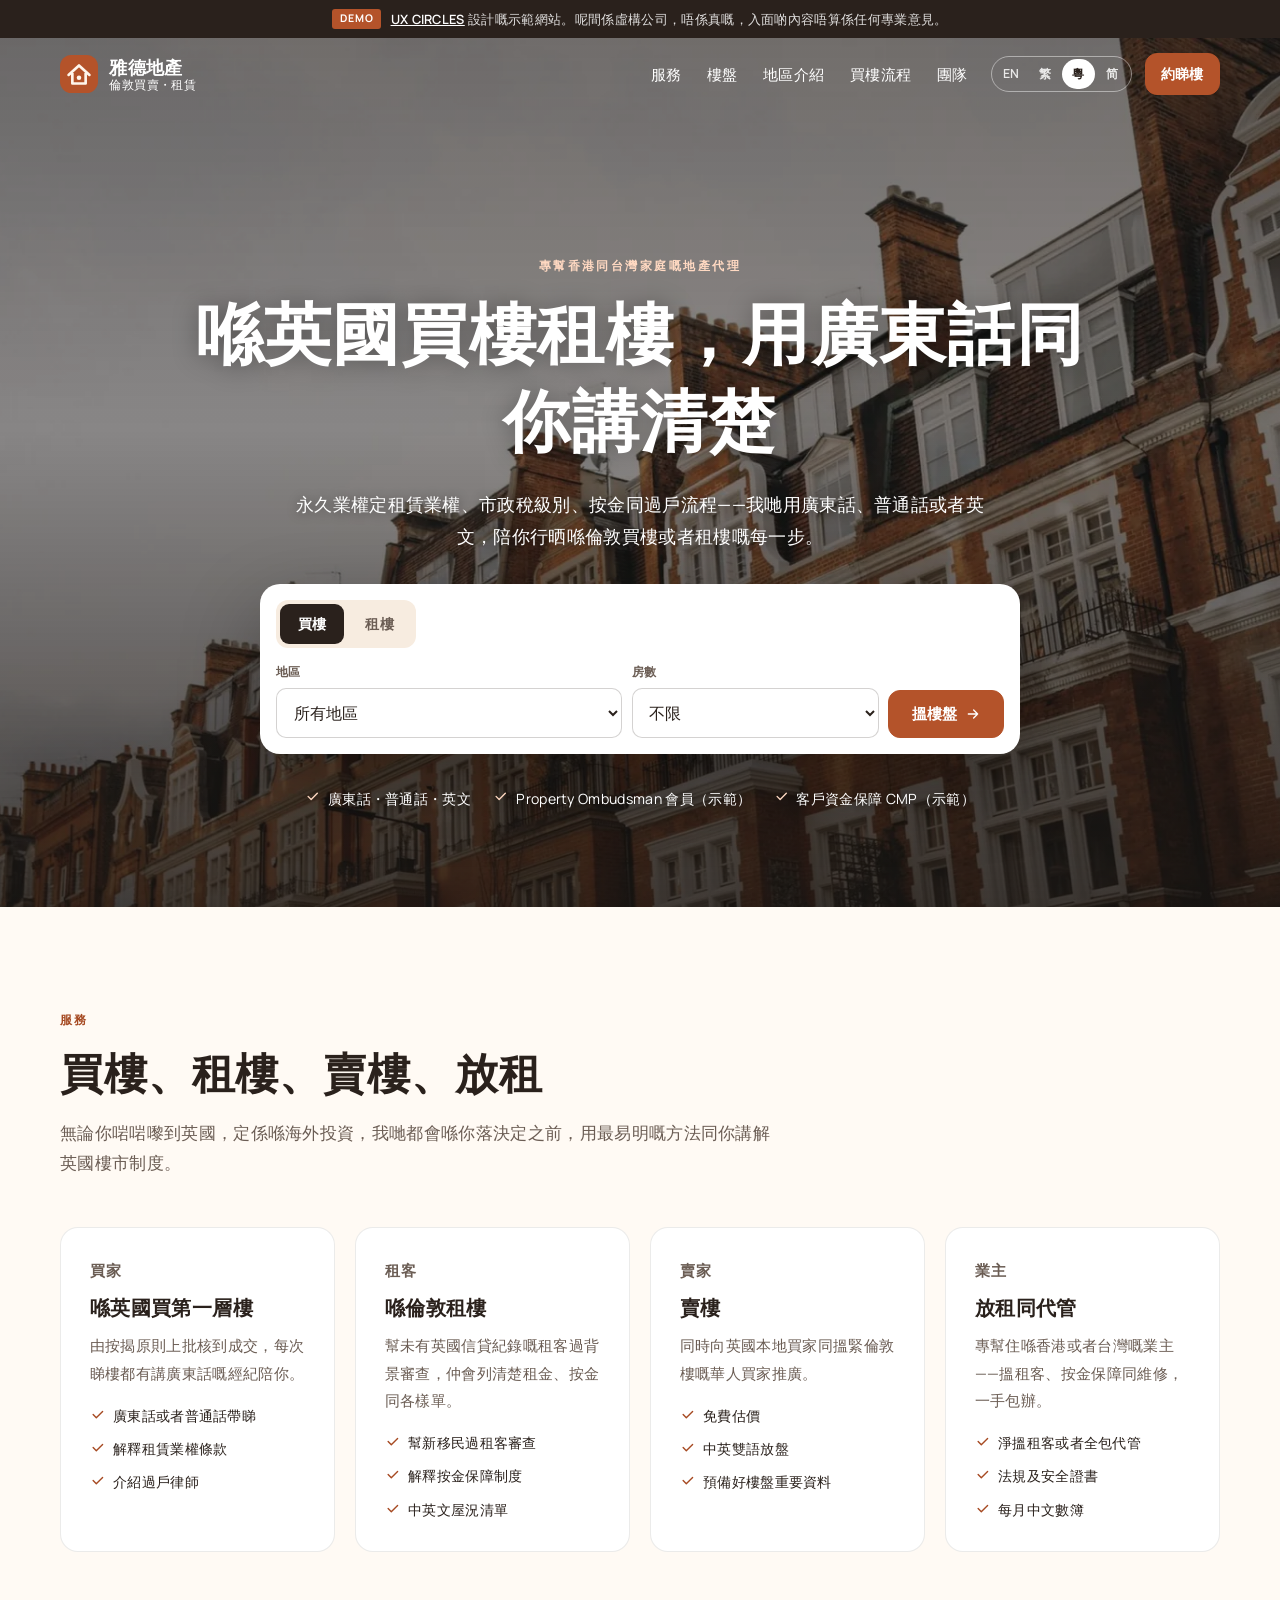
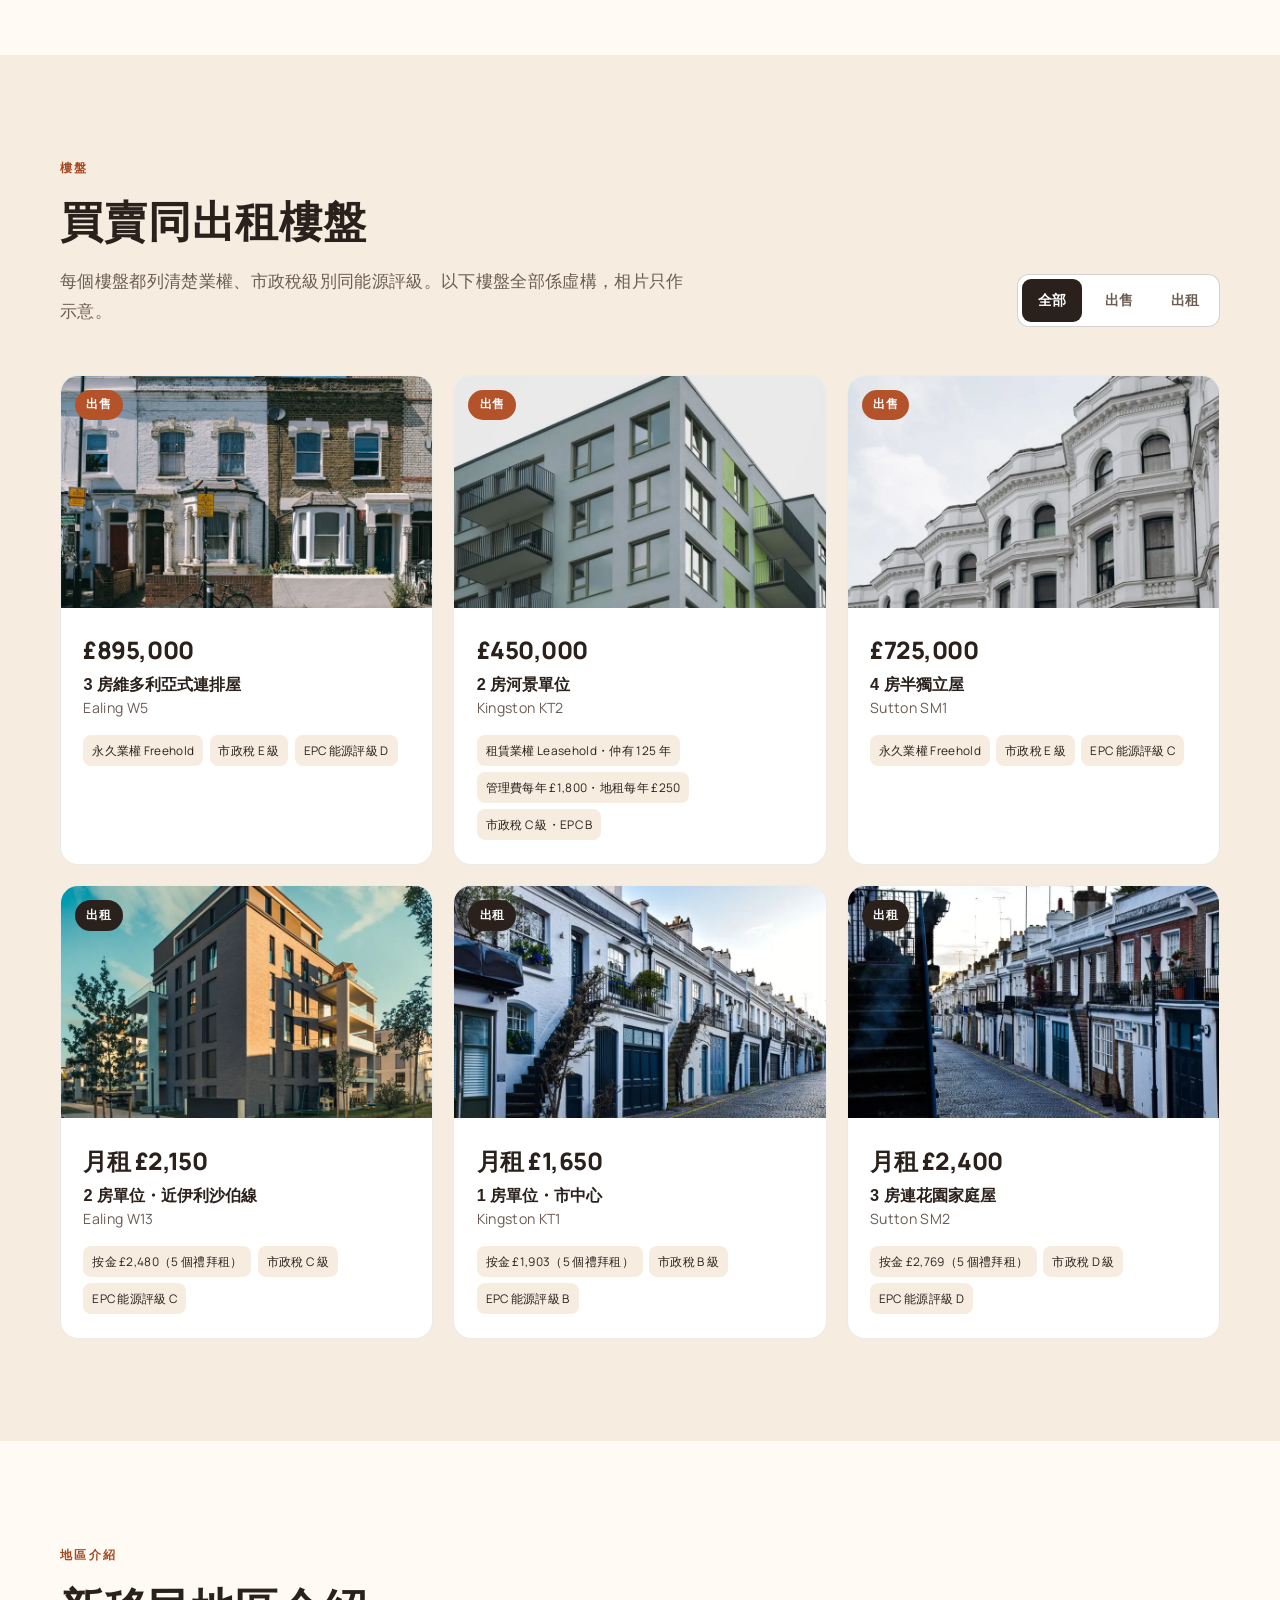
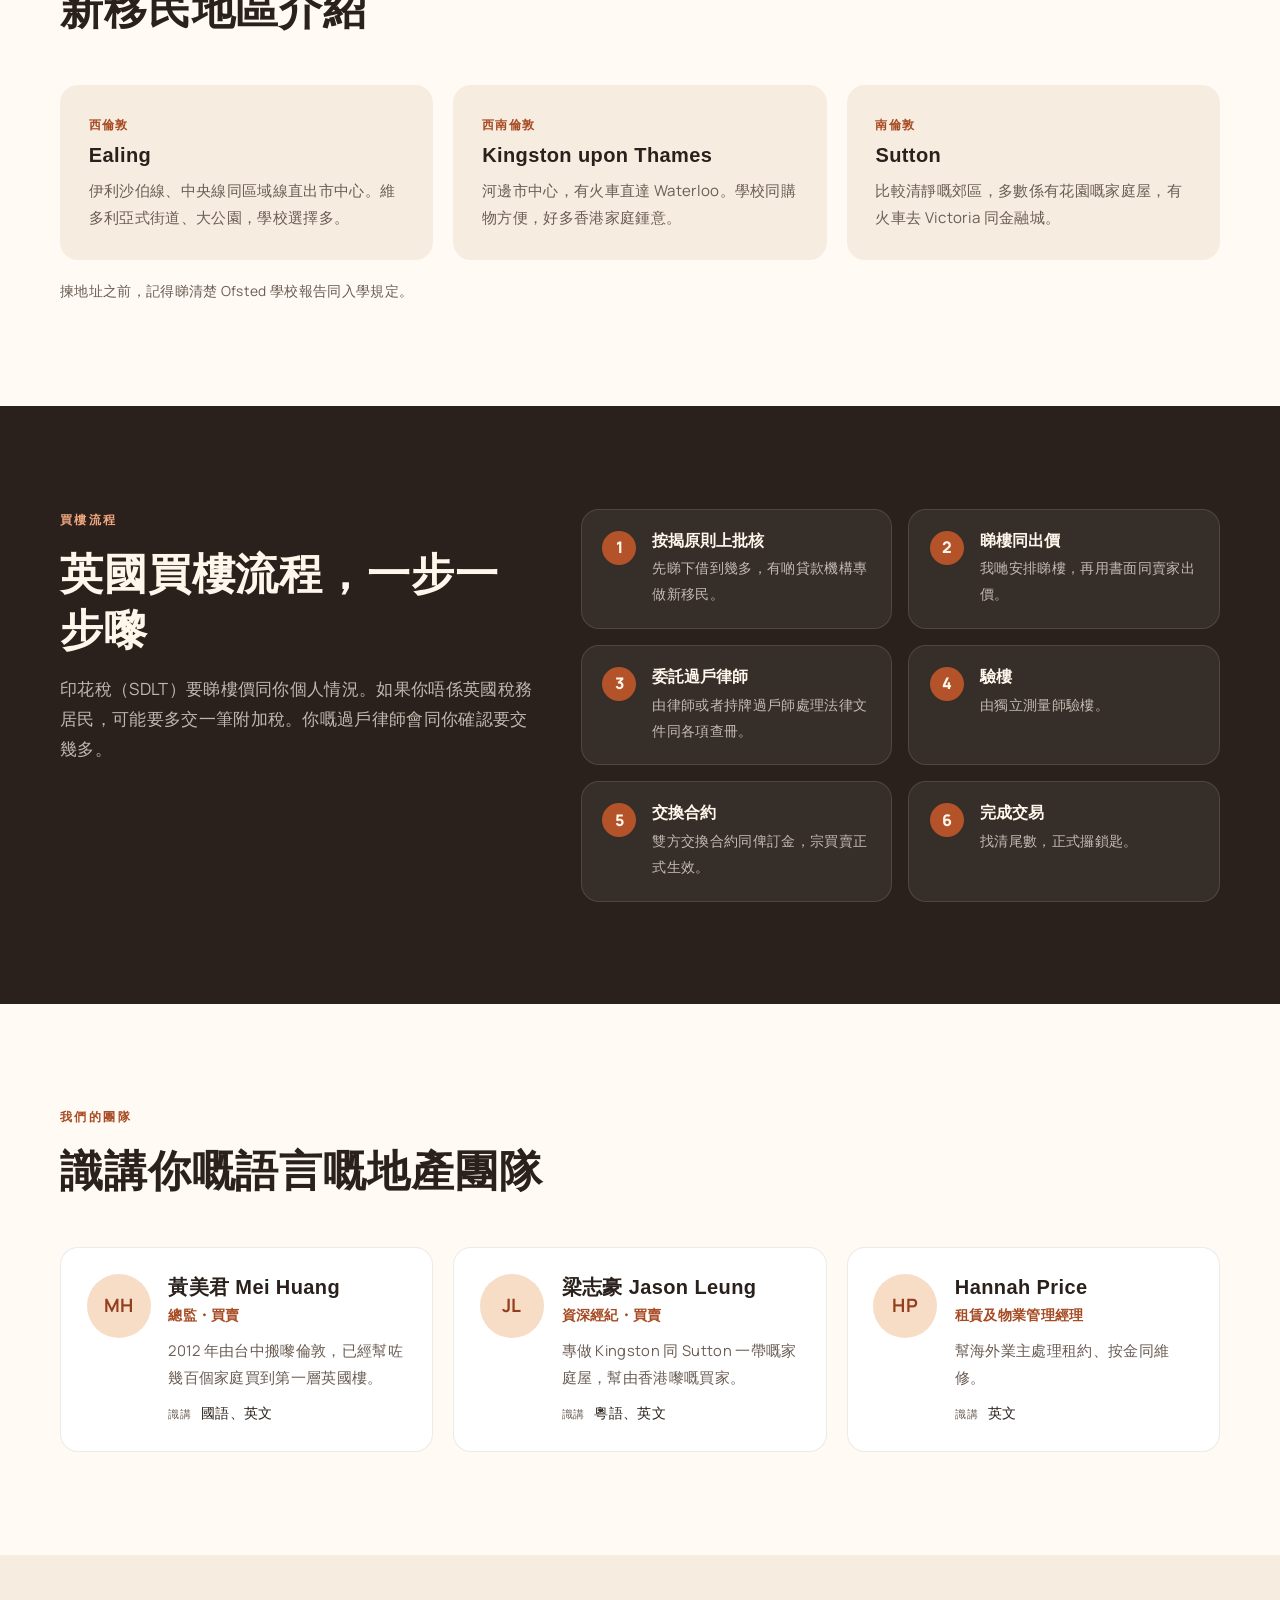
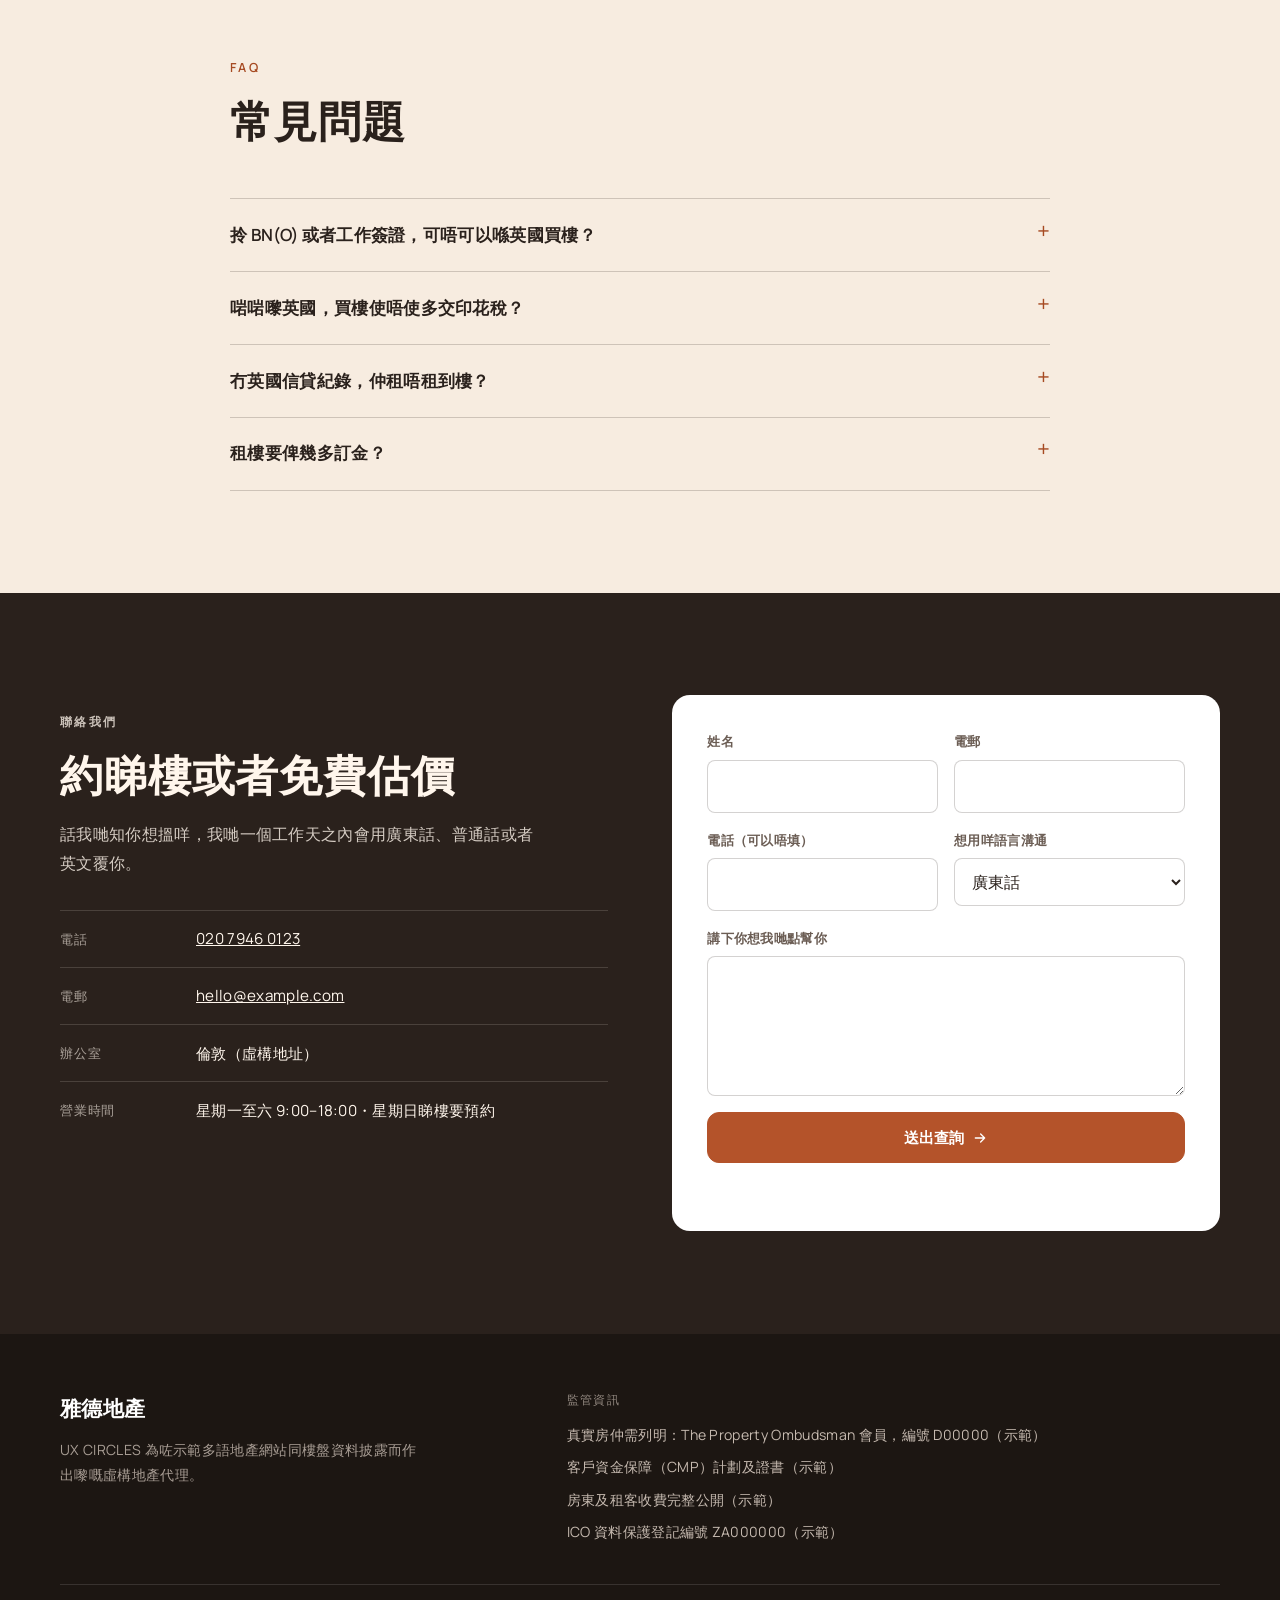
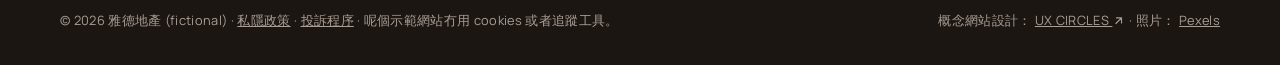
==== commit b1af1afc: "Estate agent: original hero layout with new photo, overlay header - Back to the full-bleed centred h" ====
--- a/yue/index.html
+++ b/yue/index.html
@@ -118,7 +118,7 @@
 <a class="skip" href="#main">跳去主要內容</a>
 <div class="demo-bar" role="note"><span class="demo-tag">DEMO</span><span><a href="https://ux-circles.com/professionals">UX CIRCLES</a> 設計嘅示範網站。呢間係虛構公司，唔係真嘅，入面啲內容唔算係任何專業意見。</span></div>
 
-<header class="site-header">
+<header class="site-header is-overlay">
   <div class="wrap header-inner">
     <a class="brand" href="./" aria-label="雅德地產">
       <svg viewBox="0 0 40 40" aria-hidden="true"><rect width="40" height="40" rx="12" fill="#b4532a"/><path d="M9 21L20 11l11 10" stroke="#fff6ec" stroke-width="2.8" fill="none" stroke-linecap="round" stroke-linejoin="round"/><path d="M13 19v11h14V19" stroke="#fff6ec" stroke-width="2.8" fill="none" stroke-linejoin="round"/><circle cx="20" cy="24" r="2.4" fill="#fff6ec"/></svg>
@@ -139,29 +139,23 @@
 </header>
 
 <main id="main">
-  <section class="hero hero-split">
-    <div class="wrap hero-split-inner">
-      <div class="hero-copy">
-        <p class="eyebrow">專幫香港同台灣家庭嘅地產代理</p>
-        <h1>喺英國買樓租樓，用廣東話同你講清楚</h1>
-        <p class="lede">永久業權定租賃業權、市政稅級別、按金同過戶流程——我哋用廣東話、普通話或者英文，陪你行晒喺倫敦買樓或者租樓嘅每一步。</p>
-        <form class="search" data-search action="#homes">
-          <div class="search-tabs" role="radiogroup">
-            <label><input type="radio" name="kind" value="sale" checked><span>買樓</span></label>
-            <label><input type="radio" name="kind" value="let"><span>租樓</span></label>
-          </div>
-          <div class="search-row">
-            <label class="field">地區<select name="area"><option>所有地區</option><option>Ealing</option><option>Kingston upon Thames</option><option>Sutton</option></select></label>
-            <label class="field">房數<select name="beds"><option>不限</option><option>1+</option><option>2+</option><option>3+</option></select></label>
-            <button class="btn" type="submit">搵樓盤 <svg class="ico" viewBox="0 0 24 24" fill="none" stroke="currentColor" stroke-width="2" stroke-linecap="round" stroke-linejoin="round" aria-hidden="true"><path d="M5 12h14M13 6l6 6-6 6"/></svg></button>
-          </div>
-        </form>
-        <ul class="trust"><li><svg class="ico ico-check" viewBox="0 0 24 24" fill="none" stroke="currentColor" stroke-width="2.2" stroke-linecap="round" stroke-linejoin="round" aria-hidden="true"><path d="M5 12l5 5L20 7"/></svg><span>廣東話・普通話・英文</span></li><li><svg class="ico ico-check" viewBox="0 0 24 24" fill="none" stroke="currentColor" stroke-width="2.2" stroke-linecap="round" stroke-linejoin="round" aria-hidden="true"><path d="M5 12l5 5L20 7"/></svg><span>Property Ombudsman 會員（示範）</span></li><li><svg class="ico ico-check" viewBox="0 0 24 24" fill="none" stroke="currentColor" stroke-width="2.2" stroke-linecap="round" stroke-linejoin="round" aria-hidden="true"><path d="M5 12l5 5L20 7"/></svg><span>客戶資金保障 CMP（示範）</span></li></ul>
-      </div>
-      <figure class="hero-photo" data-parallax>
-        <img src="../img/hero-house.webp" alt="" width="1000" height="1200">
-        <span class="hero-chip"><span>中</span>廣東話・普通話・英文</span>
-      </figure>
+  <section class="hero hero-full" data-parallax style="--hero-img:url('img/hero-bg.webp')">
+    <div class="wrap hero-full-inner">
+      <p class="eyebrow">專幫香港同台灣家庭嘅地產代理</p>
+      <h1>喺英國買樓租樓，用廣東話同你講清楚</h1>
+      <p class="lede">永久業權定租賃業權、市政稅級別、按金同過戶流程——我哋用廣東話、普通話或者英文，陪你行晒喺倫敦買樓或者租樓嘅每一步。</p>
+      <form class="search" data-search action="#homes">
+        <div class="search-tabs" role="radiogroup">
+          <label><input type="radio" name="kind" value="sale" checked><span>買樓</span></label>
+          <label><input type="radio" name="kind" value="let"><span>租樓</span></label>
+        </div>
+        <div class="search-row">
+          <label class="field">地區<select name="area"><option>所有地區</option><option>Ealing</option><option>Kingston upon Thames</option><option>Sutton</option></select></label>
+          <label class="field">房數<select name="beds"><option>不限</option><option>1+</option><option>2+</option><option>3+</option></select></label>
+          <button class="btn" type="submit">搵樓盤 <svg class="ico" viewBox="0 0 24 24" fill="none" stroke="currentColor" stroke-width="2" stroke-linecap="round" stroke-linejoin="round" aria-hidden="true"><path d="M5 12h14M13 6l6 6-6 6"/></svg></button>
+        </div>
+      </form>
+      <ul class="trust"><li><svg class="ico ico-check" viewBox="0 0 24 24" fill="none" stroke="currentColor" stroke-width="2.2" stroke-linecap="round" stroke-linejoin="round" aria-hidden="true"><path d="M5 12l5 5L20 7"/></svg><span>廣東話・普通話・英文</span></li><li><svg class="ico ico-check" viewBox="0 0 24 24" fill="none" stroke="currentColor" stroke-width="2.2" stroke-linecap="round" stroke-linejoin="round" aria-hidden="true"><path d="M5 12l5 5L20 7"/></svg><span>Property Ombudsman 會員（示範）</span></li><li><svg class="ico ico-check" viewBox="0 0 24 24" fill="none" stroke="currentColor" stroke-width="2.2" stroke-linecap="round" stroke-linejoin="round" aria-hidden="true"><path d="M5 12l5 5L20 7"/></svg><span>客戶資金保障 CMP（示範）</span></li></ul>
     </div>
   </section>
 
--- a/styles.css
+++ b/styles.css
@@ -158,21 +158,34 @@
 @media (max-width:560px){.header-tools .btn-sm{display:none}.brand-sub{display:none}.header-inner{gap:.75rem}.header-tools{gap:.5rem}.brand{min-width:0;flex-shrink:1}.brand-name{white-space:nowrap;overflow:hidden;text-overflow:ellipsis}.lang-switch a{min-width:1.75rem;height:1.8rem;font-size:.74rem}.menu-btn{width:40px;height:40px}.bars{top:19px}.enquiry{grid-template-columns:1fr}.contact-list li{grid-template-columns:1fr;gap:.2rem}.person{flex-direction:column}}
 
 
-.hero-split{padding:clamp(3rem,6vw,5rem) 0 clamp(3rem,6vw,4.5rem);background:var(--hero-bg)}
-.hero-split-inner{display:grid;grid-template-columns:1.15fr .85fr;gap:clamp(2rem,5vw,4.5rem);align-items:center}
-.hero-split h1{max-width:12em}
-.hero-split .lede{max-width:34em}
-.hero-photo{position:relative;margin:0;border-radius:28px;overflow:hidden;aspect-ratio:5/6;box-shadow:0 30px 80px rgba(147,63,29,.18)}
-.hero-photo img{width:100%;height:115%;object-fit:cover;transform:translateY(calc(var(--py,0px) * -0.4));will-change:transform}
-@keyframes zoomIn{from{transform:scale(1.15)}to{transform:scale(1)}}
-.js .hero-photo{animation:rise 1.1s .2s cubic-bezier(.2,.7,.2,1) both}
-.js .hero-photo img{animation:zoomIn 1.8s cubic-bezier(.2,.7,.2,1) both}
-.js .hero-chip{animation:rise .8s .9s both,floaty 4s 1.8s ease-in-out infinite}
+.hero-full{position:relative;color:#fff;padding:clamp(5rem,12vw,9rem) 0 clamp(4rem,8vw,6rem);overflow:hidden;background:#2a211c}
+.hero-full::before{content:"";position:absolute;inset:-12% 0;background:var(--hero-img) var(--hero-pos,center 50%)/cover no-repeat;transform:translateY(var(--py,0)) scale(1.04);will-change:transform}
+.js .hero-full::before{animation:fadeIn 1.4s both}
+.hero-full::after{content:"";position:absolute;inset:0;background:linear-gradient(180deg,rgba(28,22,18,.62) 0%,rgba(28,22,18,.5) 45%,rgba(28,22,18,.8) 100%)}
+.hero-full-inner{position:relative;z-index:1;text-align:center;display:flex;flex-direction:column;align-items:center}
+.hero-full h1{color:#fff;max-width:14em;text-shadow:0 2px 24px rgba(0,0,0,.35)}
+.hero-full .eyebrow{color:#ffd9c2}
+.hero-full .lede{color:#fff;margin-inline:auto;max-width:40em;text-shadow:0 1px 12px rgba(0,0,0,.45)}
+.hero-full .trust{justify-content:center;color:#fff;text-shadow:0 1px 8px rgba(0,0,0,.5)}
+.hero-full .ico-check{color:#ffd9c2}
+.js .hero-full-inner>*{animation:rise .9s cubic-bezier(.2,.7,.2,1) both}
+.js .hero-full-inner>*:nth-child(2){animation-delay:.08s}.js .hero-full-inner>*:nth-child(3){animation-delay:.16s}
+.js .hero-full-inner>*:nth-child(4){animation-delay:.24s}.js .hero-full-inner>*:nth-child(5){animation-delay:.32s}
 .filter button{transition:background .2s,color .2s}
 .search-tabs span{transition:background .2s,color .2s}
-.hero-chip{position:absolute;left:16px;bottom:16px;background:rgba(42,33,28,.9);color:#fff6ec;border-radius:999px;padding:.5rem 1rem .5rem .5rem;display:flex;align-items:center;gap:.6rem;font-size:.82rem;font-weight:600;backdrop-filter:blur(6px)}
-.hero-chip span{width:28px;height:28px;border-radius:50%;background:var(--accent);display:grid;place-items:center;font-weight:800}
-.search{background:#fff;color:var(--ink);border-radius:20px;padding:1rem;width:100%;max-width:640px;margin-bottom:1.6rem;border:1px solid var(--line);box-shadow:0 20px 50px rgba(42,33,28,.08);text-align:left}
+/* Transparent header over the hero, solid once scrolled */
+.site-header.is-overlay:not(.scrolled):not(:has(.mobile-nav:not([hidden]))){background:transparent;border-bottom-color:transparent;backdrop-filter:none}
+.site-header.is-overlay:not(.scrolled):not(:has(.mobile-nav:not([hidden]))) :is(.brand-name,.brand-sub,.main-nav a){color:#fff}
+.site-header.is-overlay:not(.scrolled):not(:has(.mobile-nav:not([hidden]))) .main-nav a:hover{color:#ffd9c2}
+.site-header.is-overlay:not(.scrolled):not(:has(.mobile-nav:not([hidden]))) .lang-switch{border-color:rgba(255,255,255,.45)}
+.site-header.is-overlay:not(.scrolled):not(:has(.mobile-nav:not([hidden]))) .lang-switch a{color:rgba(255,255,255,.85)}
+.site-header.is-overlay:not(.scrolled):not(:has(.mobile-nav:not([hidden]))) .lang-switch a[aria-current]{background:#fff;color:var(--ink)}
+.site-header.is-overlay:not(.scrolled):not(:has(.mobile-nav:not([hidden]))) .lang-switch a:not([aria-current]):hover{background:rgba(255,255,255,.15);color:#fff}
+.site-header.is-overlay:not(.scrolled):not(:has(.mobile-nav:not([hidden]))) .menu-btn{border-color:rgba(255,255,255,.45)}
+.site-header.is-overlay:not(.scrolled):not(:has(.mobile-nav:not([hidden]))) :is(.bars,.bars::before,.bars::after){background:#fff}
+.site-header.is-overlay :is(.brand-name,.brand-sub,.main-nav a,.lang-switch a,.lang-switch){transition:color .3s,background .3s,border-color .3s}
+.hero-full{margin-top:-73px;padding-top:calc(clamp(5rem,12vw,9rem) + 73px)}
+.search{background:#fff;color:var(--ink);border-radius:20px;padding:1rem;width:min(760px,100%);box-shadow:0 30px 80px rgba(0,0,0,.3);text-align:left}
 .search-tabs{display:inline-flex;gap:.25rem;background:var(--surface);border-radius:12px;padding:4px;margin-bottom:.8rem}
 .search-tabs input{position:absolute;opacity:0;pointer-events:none}
 .search-tabs span{display:block;padding:.45rem 1.1rem;border-radius:9px;font-weight:700;font-size:.9rem;color:var(--muted);cursor:pointer}
@@ -220,6 +233,5 @@
 .guide p{font-size:.9rem;color:rgba(255,246,236,.7);margin-top:.25rem}
 .contact-list li{border-top-color:rgba(255,246,236,.15)}
 @media (max-width:980px){.home-grid,.area-grid{grid-template-columns:1fr 1fr}.guide-inner{grid-template-columns:1fr}}
-@media (max-width:860px){.hero-split-inner{grid-template-columns:1fr}.hero-photo{aspect-ratio:4/3;max-height:420px}}
 @media (max-width:700px){.search-row{grid-template-columns:1fr 1fr}.search .btn{grid-column:1/-1}}
 @media (max-width:620px){.home-grid,.area-grid,.guide{grid-template-columns:1fr}}
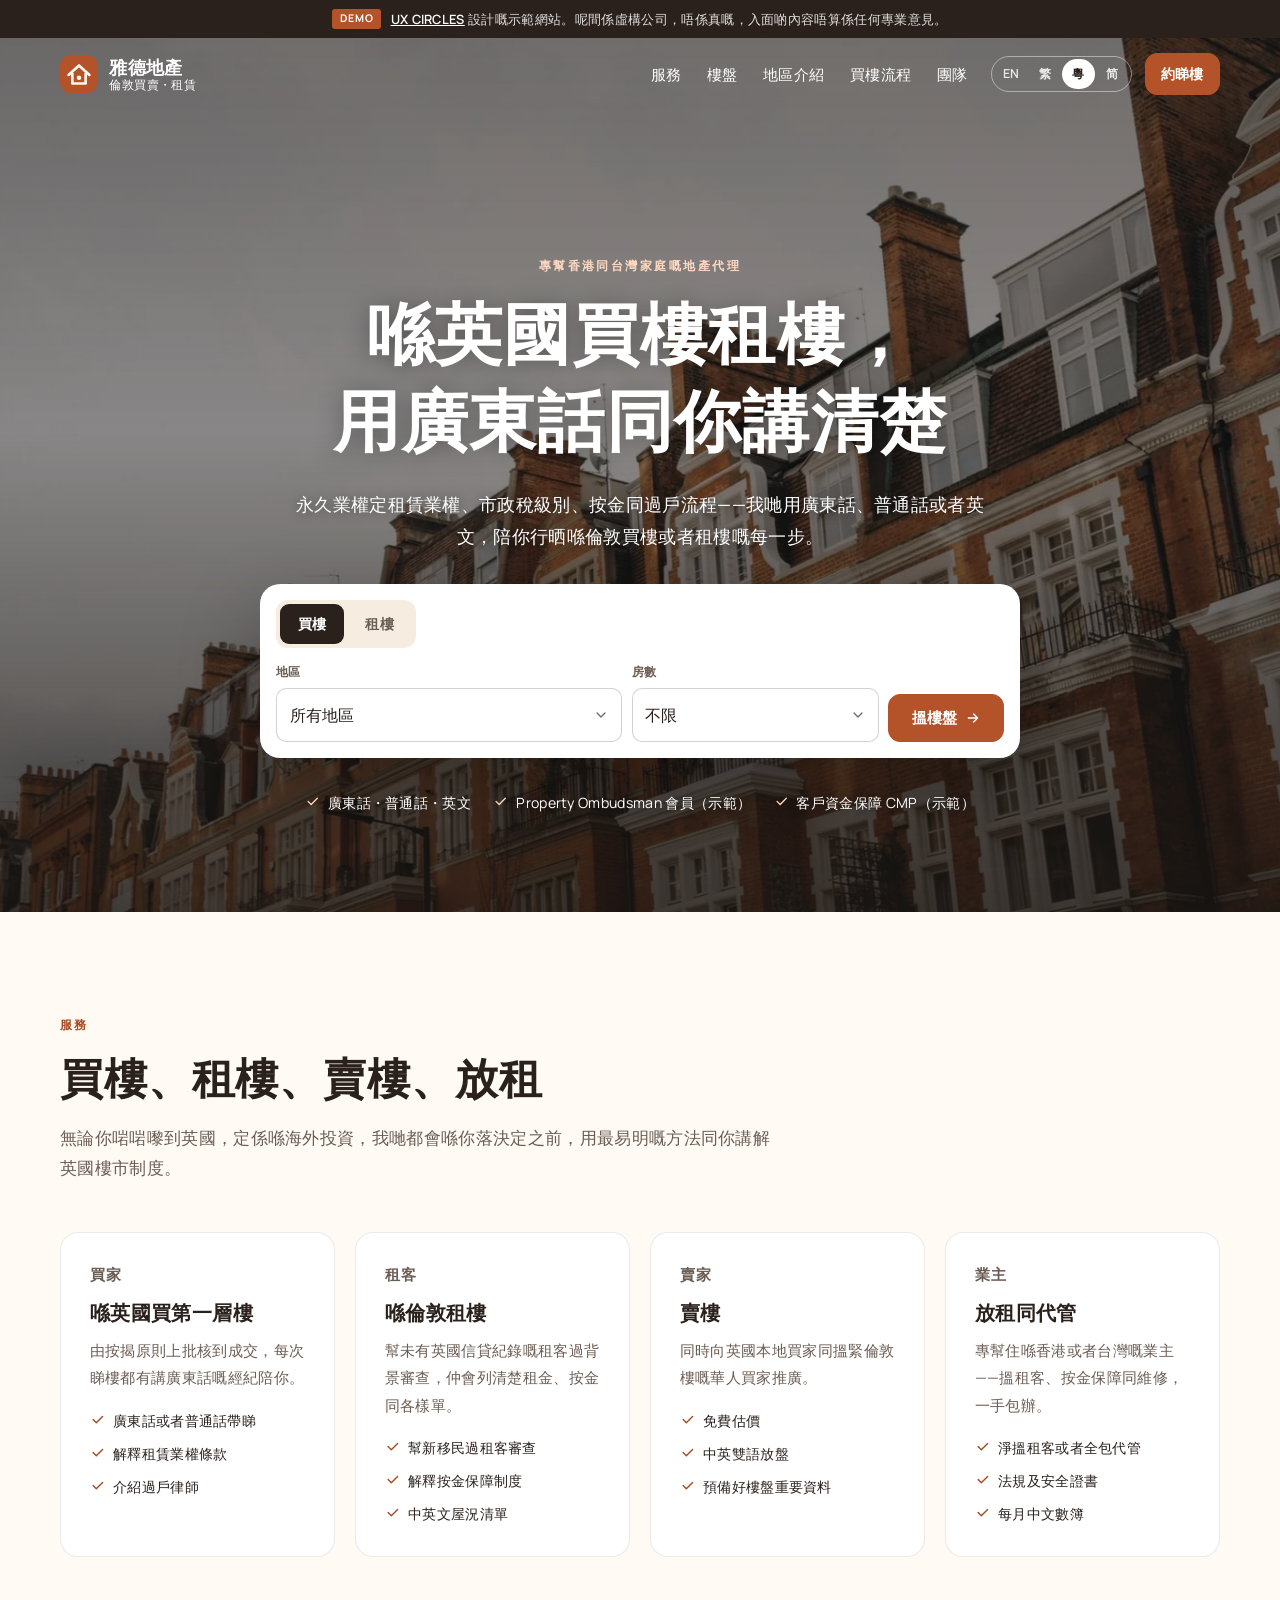
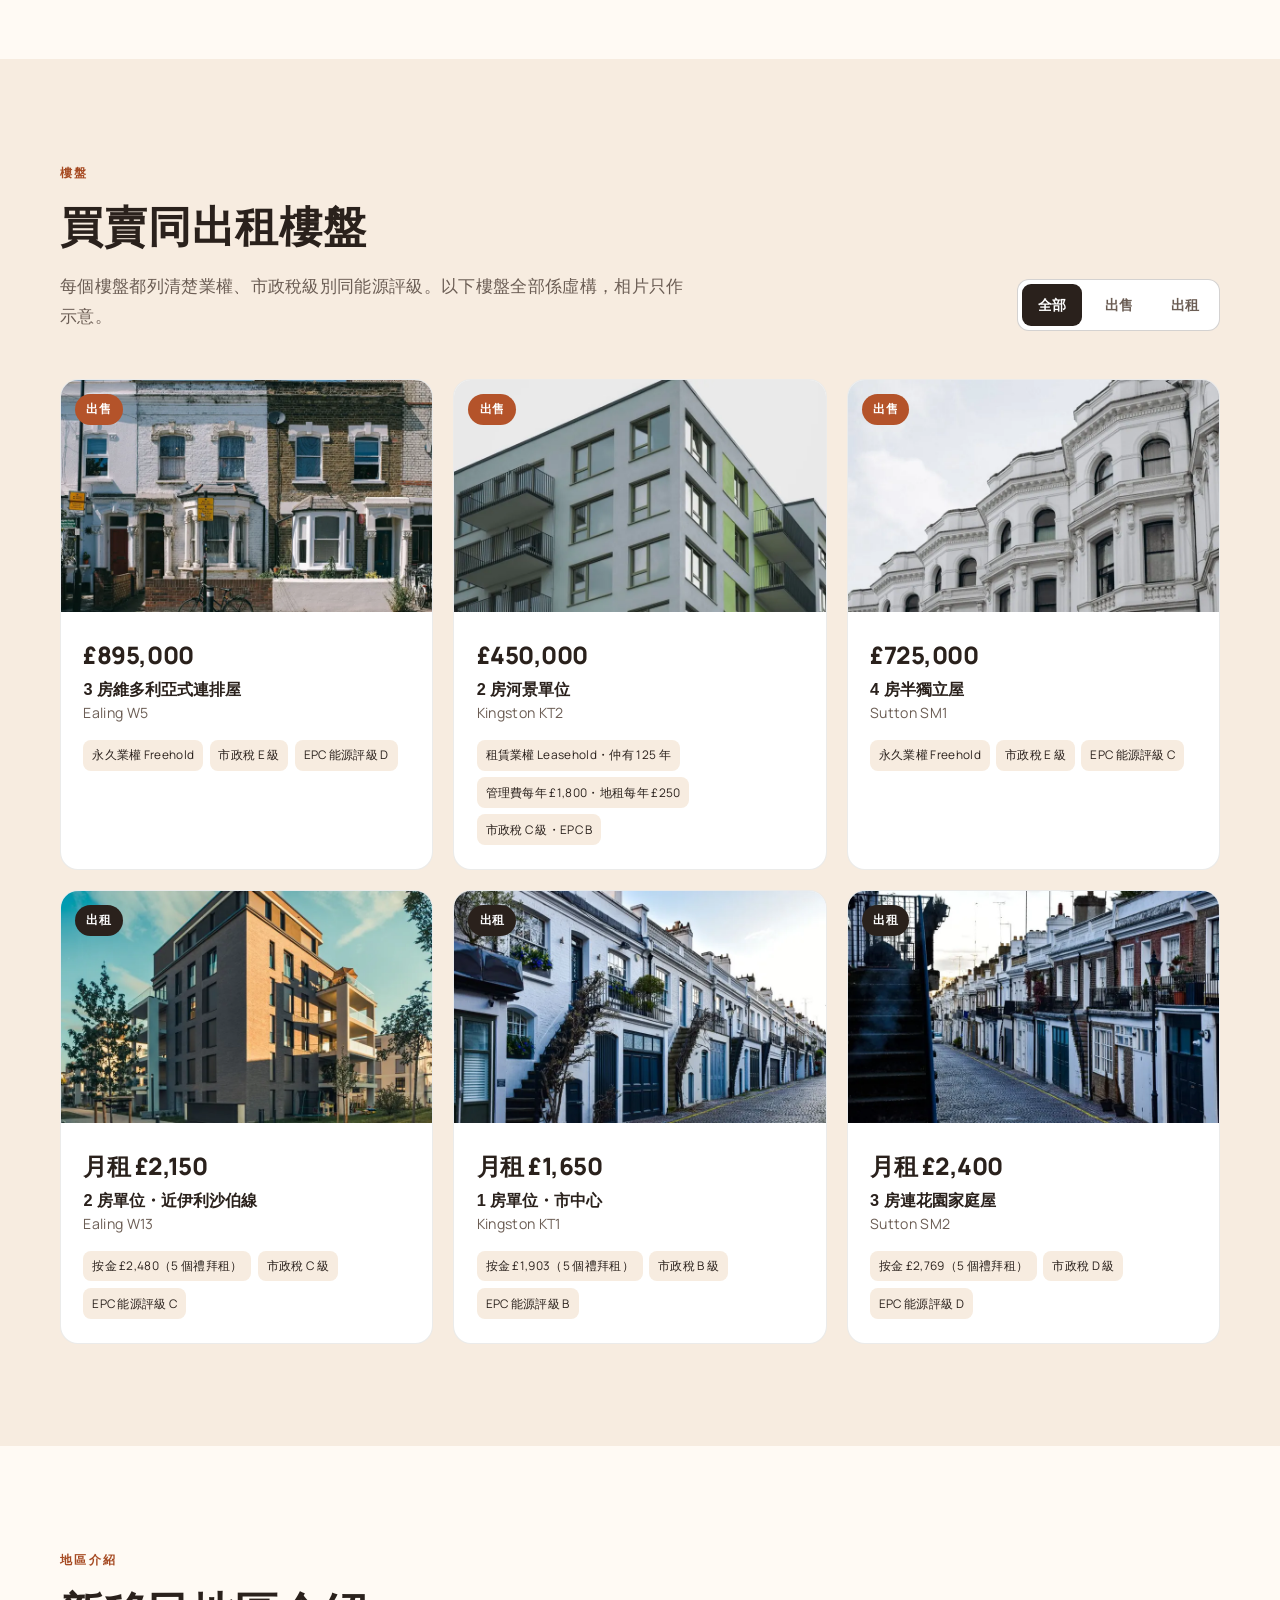
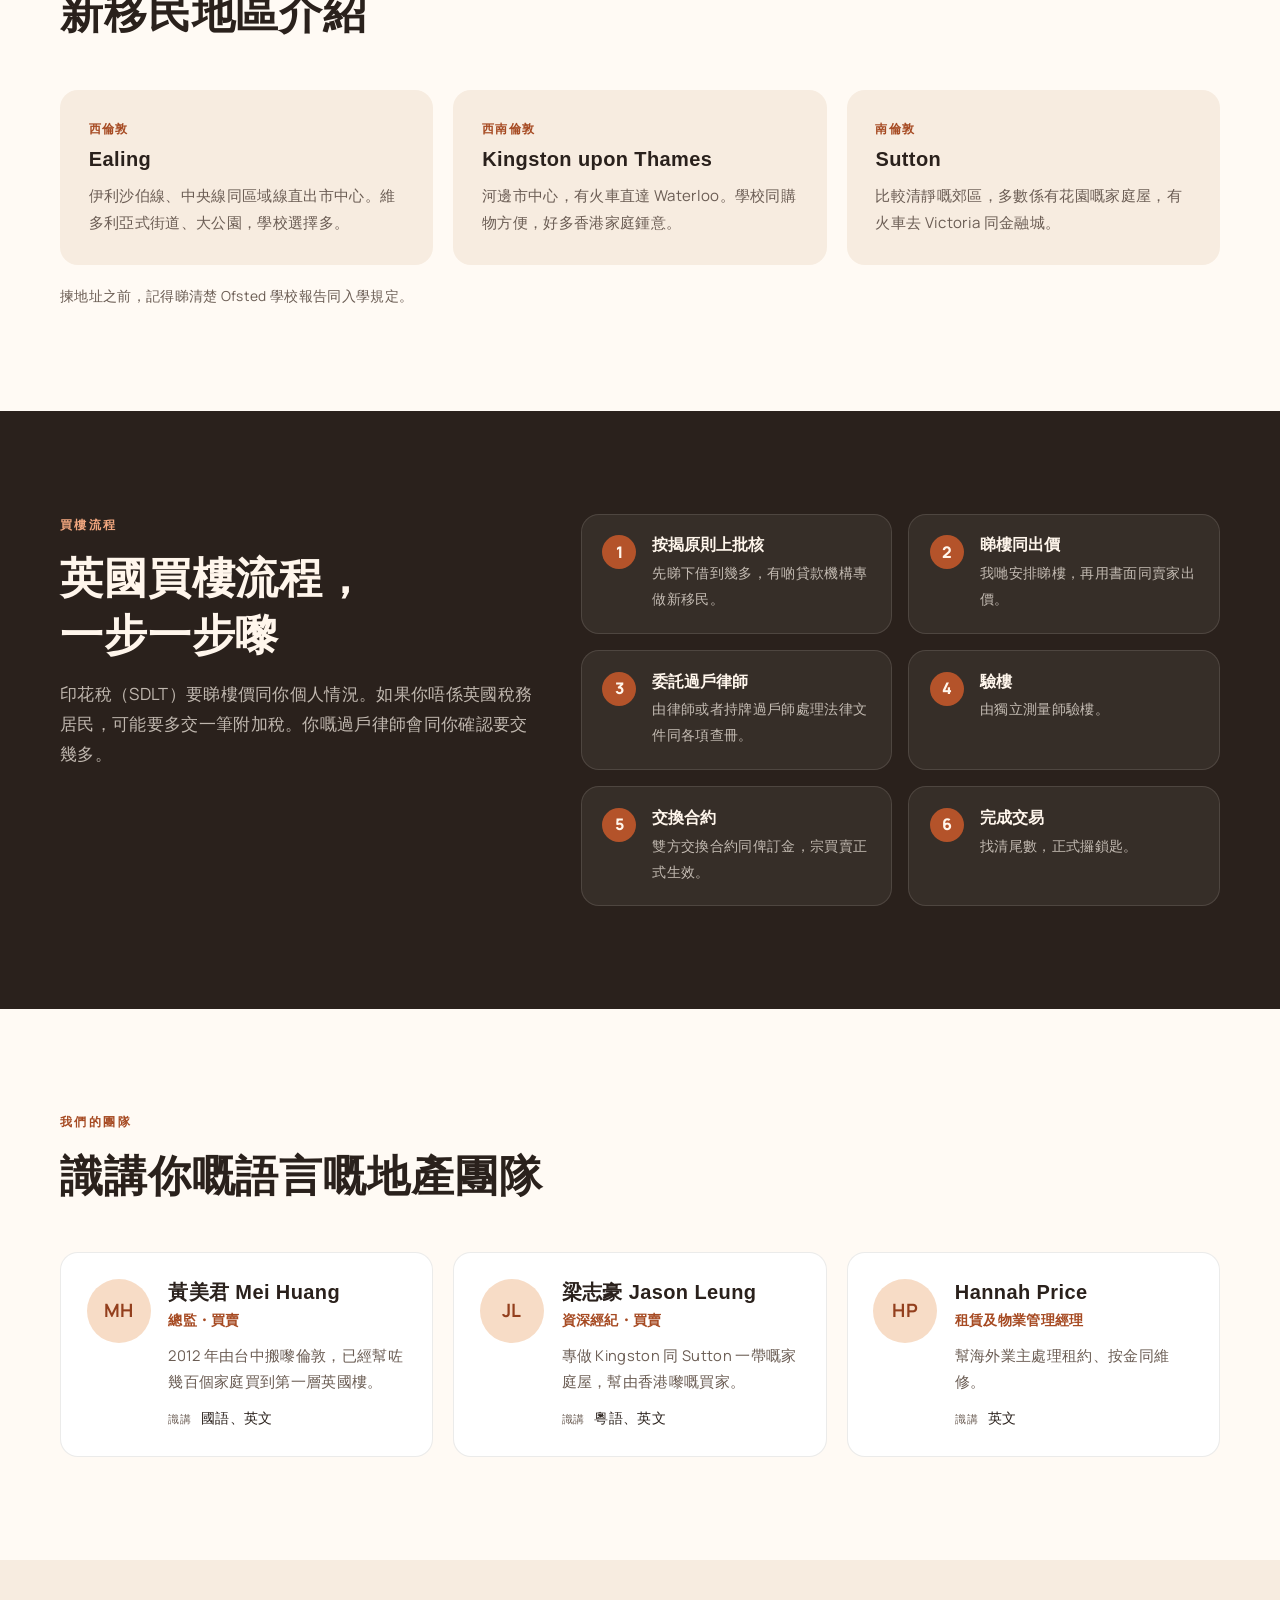
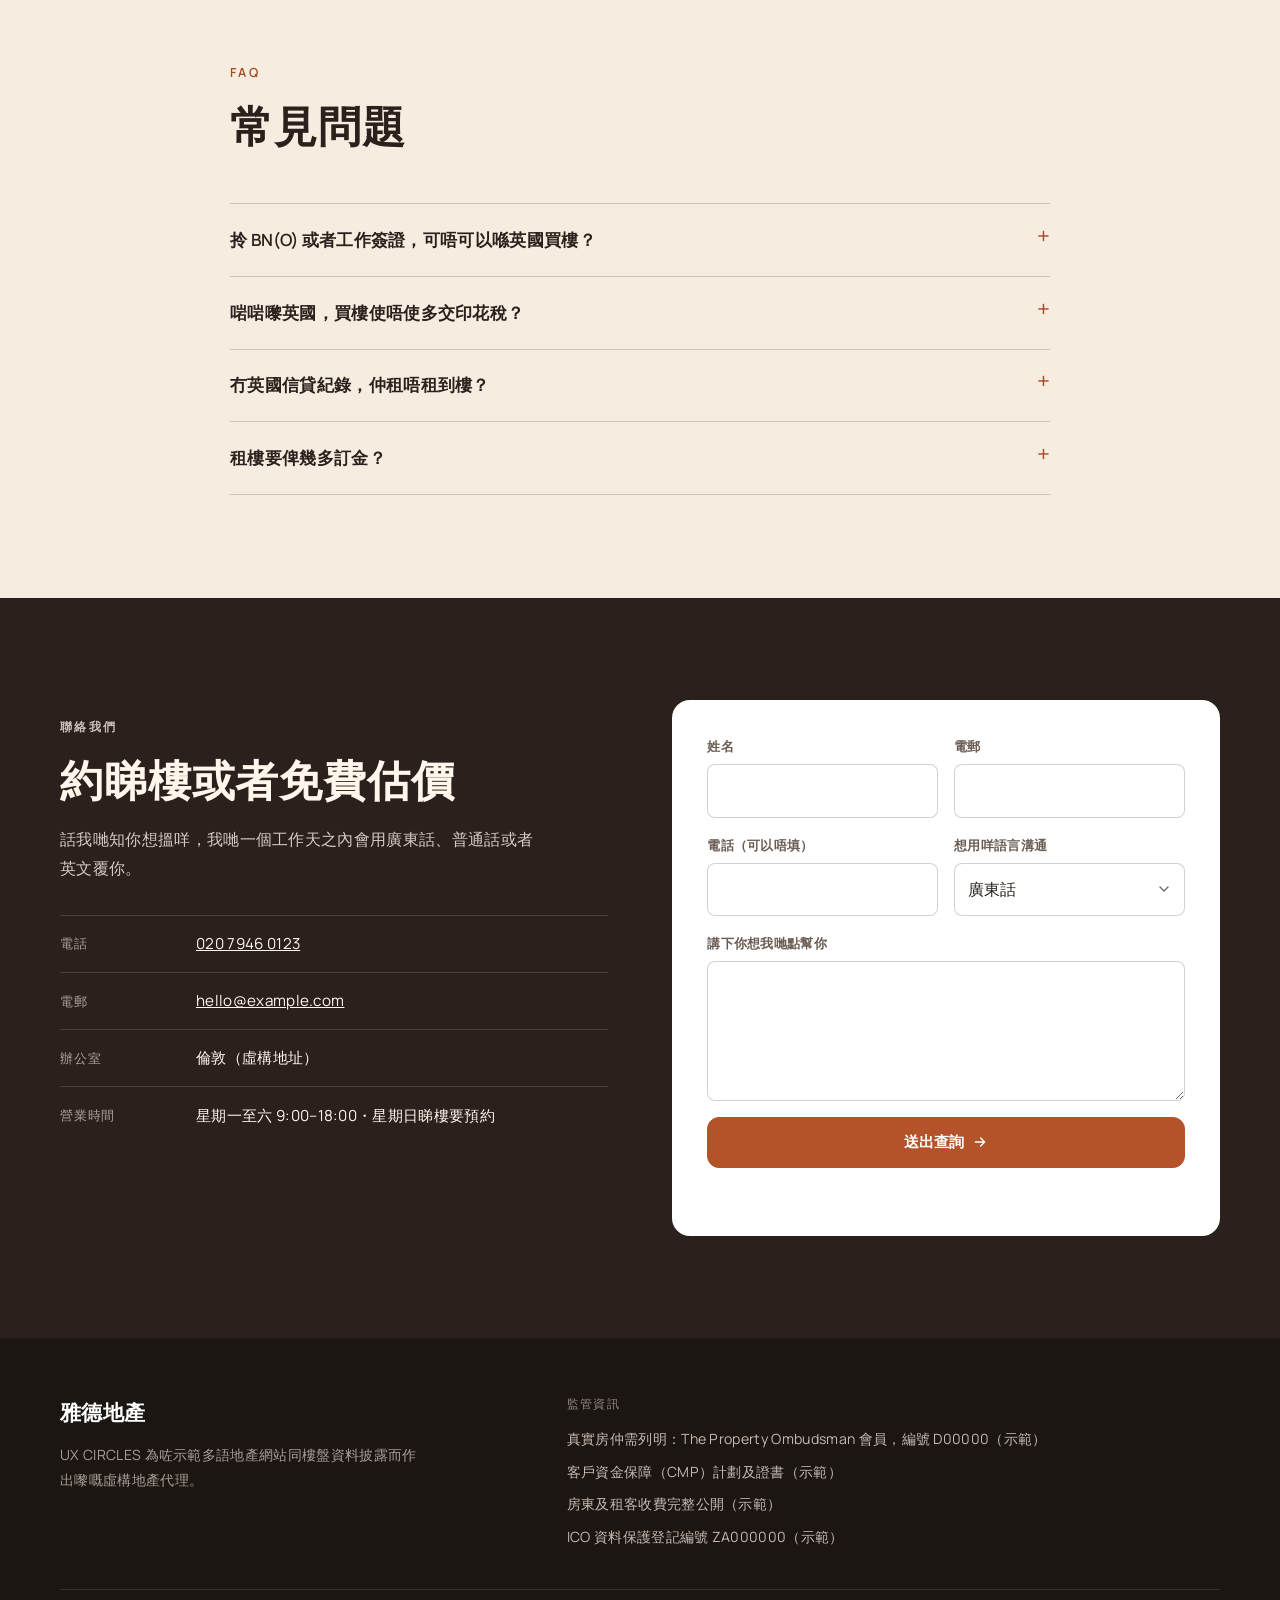
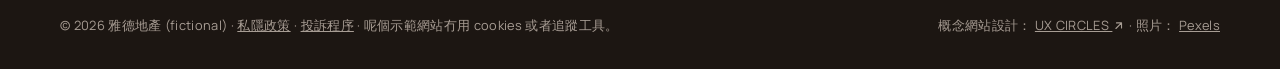
==== commit cf0fca60: "Keep Chinese heading phrases together when wrapping Chinese headings now break only after a comma or" ====
--- a/yue/index.html
+++ b/yue/index.html
@@ -142,7 +142,7 @@
   <section class="hero hero-full" data-parallax style="--hero-img:url('img/hero-bg.webp')">
     <div class="wrap hero-full-inner">
       <p class="eyebrow">專幫香港同台灣家庭嘅地產代理</p>
-      <h1>喺英國買樓租樓，用廣東話同你講清楚</h1>
+      <h1><span class="ph">喺英國買樓租樓，</span><span class="ph">用廣東話同你講清楚</span></h1>
       <p class="lede">永久業權定租賃業權、市政稅級別、按金同過戶流程——我哋用廣東話、普通話或者英文，陪你行晒喺倫敦買樓或者租樓嘅每一步。</p>
       <form class="search" data-search action="#homes">
         <div class="search-tabs" role="radiogroup">
@@ -163,7 +163,7 @@
     <div class="wrap">
       <header class="sec-head">
         <p class="eyebrow">服務</p>
-        <h2>買樓、租樓、賣樓、放租</h2>
+        <h2><span class="ph">買樓、</span><span class="ph">租樓、</span><span class="ph">賣樓、</span><span class="ph">放租</span></h2>
         <p>無論你啱啱嚟到英國，定係喺海外投資，我哋都會喺你落決定之前，用最易明嘅方法同你講解英國樓市制度。</p>
       </header>
       <div class="svc-grid">
@@ -290,7 +290,7 @@
     <div class="wrap guide-inner">
       <header class="sec-head">
         <p class="eyebrow">買樓流程</p>
-        <h2>英國買樓流程，一步一步嚟</h2>
+        <h2><span class="ph">英國買樓流程，</span><span class="ph">一步一步嚟</span></h2>
         <p>印花稅（SDLT）要睇樓價同你個人情況。如果你唔係英國稅務居民，可能要多交一筆附加稅。你嘅過戶律師會同你確認要交幾多。</p>
       </header>
       <ol class="guide">
--- a/styles.css
+++ b/styles.css
@@ -57,6 +57,8 @@
 .lang-zh-hant .eyebrow,.lang-zh-hans .eyebrow,.lang-yue .eyebrow{letter-spacing:.2em}
 h1,h2,h3{font-family:var(--font-display);font-weight:var(--display-weight);line-height:1.12;color:var(--ink);letter-spacing:var(--display-tracking)}
 .lang-zh-hant h1,.lang-zh-hans h1,.lang-yue h1,.lang-zh-hant h2,.lang-zh-hans h2,.lang-yue h2,.lang-zh-hant h3,.lang-zh-hans h3,.lang-yue h3{font-family:var(--font-display-zh);letter-spacing:.02em;line-height:1.3}
+h1,h2,h3{text-wrap:balance}
+h1 .ph,h2 .ph,h3 .ph{display:inline-block}
 h1{font-size:clamp(2.3rem,5.2vw,4.2rem)}
 h2{font-size:clamp(1.8rem,3.4vw,2.7rem)}
 h3{font-size:1.25rem}
@@ -107,7 +109,9 @@
 .contact-list span{opacity:.6;font-size:.8rem;letter-spacing:.06em;text-transform:uppercase;padding-top:.15rem}
 .enquiry{background:var(--card);color:var(--ink);border-radius:var(--radius);padding:clamp(1.4rem,3vw,2.2rem);display:grid;grid-template-columns:1fr 1fr;gap:1rem}
 .enquiry label{display:flex;flex-direction:column;gap:.35rem;font-size:.82rem;font-weight:600;color:var(--muted)}
-.enquiry input,.enquiry select,.enquiry textarea{font:inherit;font-size:1rem;font-weight:400;color:var(--ink);border:1px solid var(--line-strong);border-radius:8px;padding:.7rem .8rem;background:#fff;width:100%}
+.enquiry input,.enquiry select,.enquiry textarea{font:inherit;font-size:1rem;font-weight:400;color:var(--ink);border:1px solid var(--line-strong);border-radius:8px;padding:.7rem .8rem;background-color:#fff;width:100%}
+select{-webkit-appearance:none;appearance:none;background-image:url("data:image/svg+xml,%3Csvg xmlns='http://www.w3.org/2000/svg' viewBox='0 0 24 24' fill='none' stroke='%236b6b6b' stroke-width='2' stroke-linecap='round' stroke-linejoin='round'%3E%3Cpath d='M6 9l6 6 6-6'/%3E%3C/svg%3E");background-repeat:no-repeat;background-position:right .75rem center;background-size:16px 16px;padding-right:2.4rem!important;cursor:pointer}
+select::-ms-expand{display:none}
 .enquiry .full{grid-column:1/-1}
 .form-status{font-size:.88rem;color:var(--accent-text);font-weight:600;min-height:1.2em}
 
@@ -193,7 +197,9 @@
 .search-tabs input:focus-visible+span{outline:2px solid var(--accent);outline-offset:2px}
 .search-row{display:grid;grid-template-columns:1.4fr 1fr auto;gap:.6rem;align-items:end}
 .field{display:flex;flex-direction:column;gap:.3rem;font-size:.75rem;font-weight:700;color:var(--muted);letter-spacing:.04em}
-.field select{font:inherit;font-size:1rem;font-weight:500;color:var(--ink);border:1px solid var(--line-strong);border-radius:10px;padding:.75rem .8rem;background:#fff}
+.field select{font:inherit;font-size:1rem;font-weight:500;color:var(--ink);border:1px solid var(--line-strong);border-radius:10px;padding:.75rem .8rem;background-color:#fff;transition:border-color .2s,box-shadow .2s}
+.field select:hover{border-color:var(--ink)}
+.field select:focus{outline:none;border-color:var(--accent);box-shadow:0 0 0 4px color-mix(in srgb,var(--accent) 15%,transparent)}
 .search .btn{height:48px}
 .home{background:var(--card);border:1px solid var(--line);border-radius:var(--radius);overflow:hidden}
 .home-art{position:relative;aspect-ratio:16/10;overflow:hidden;background:var(--surface)}
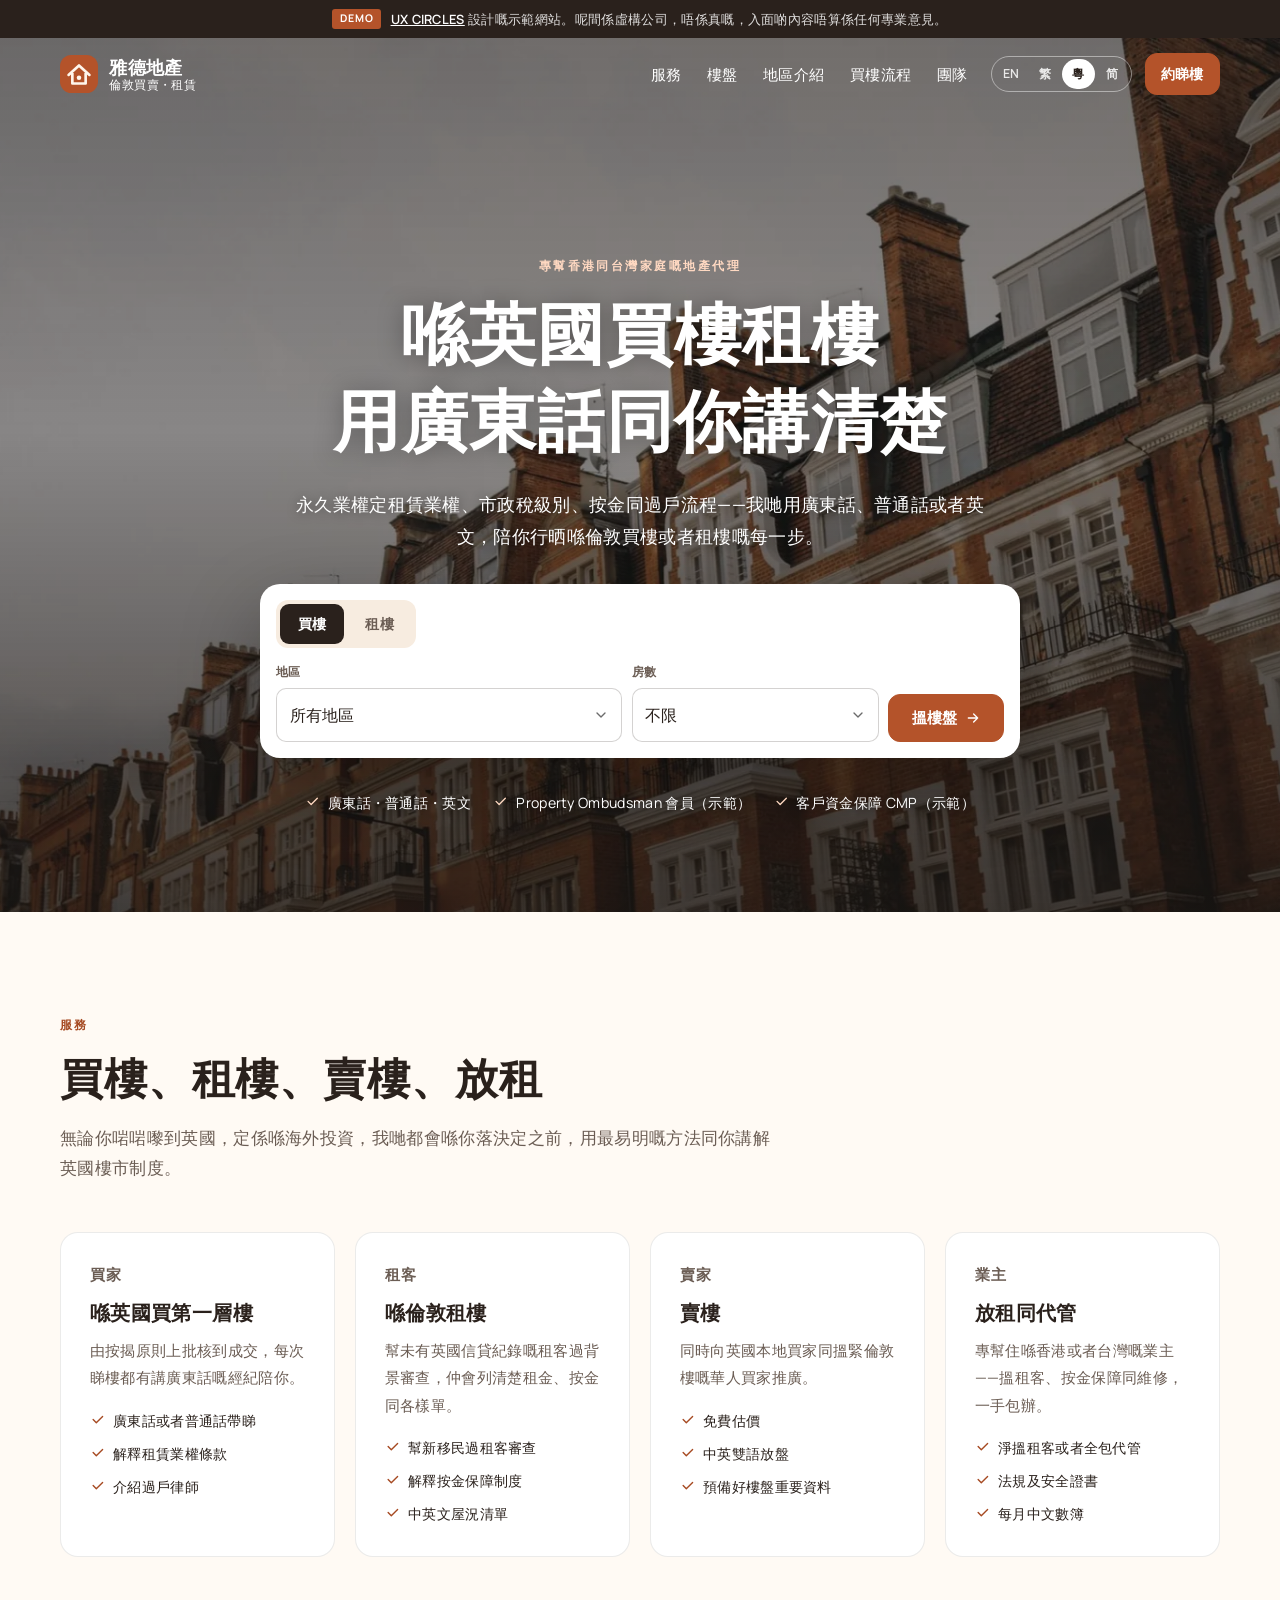
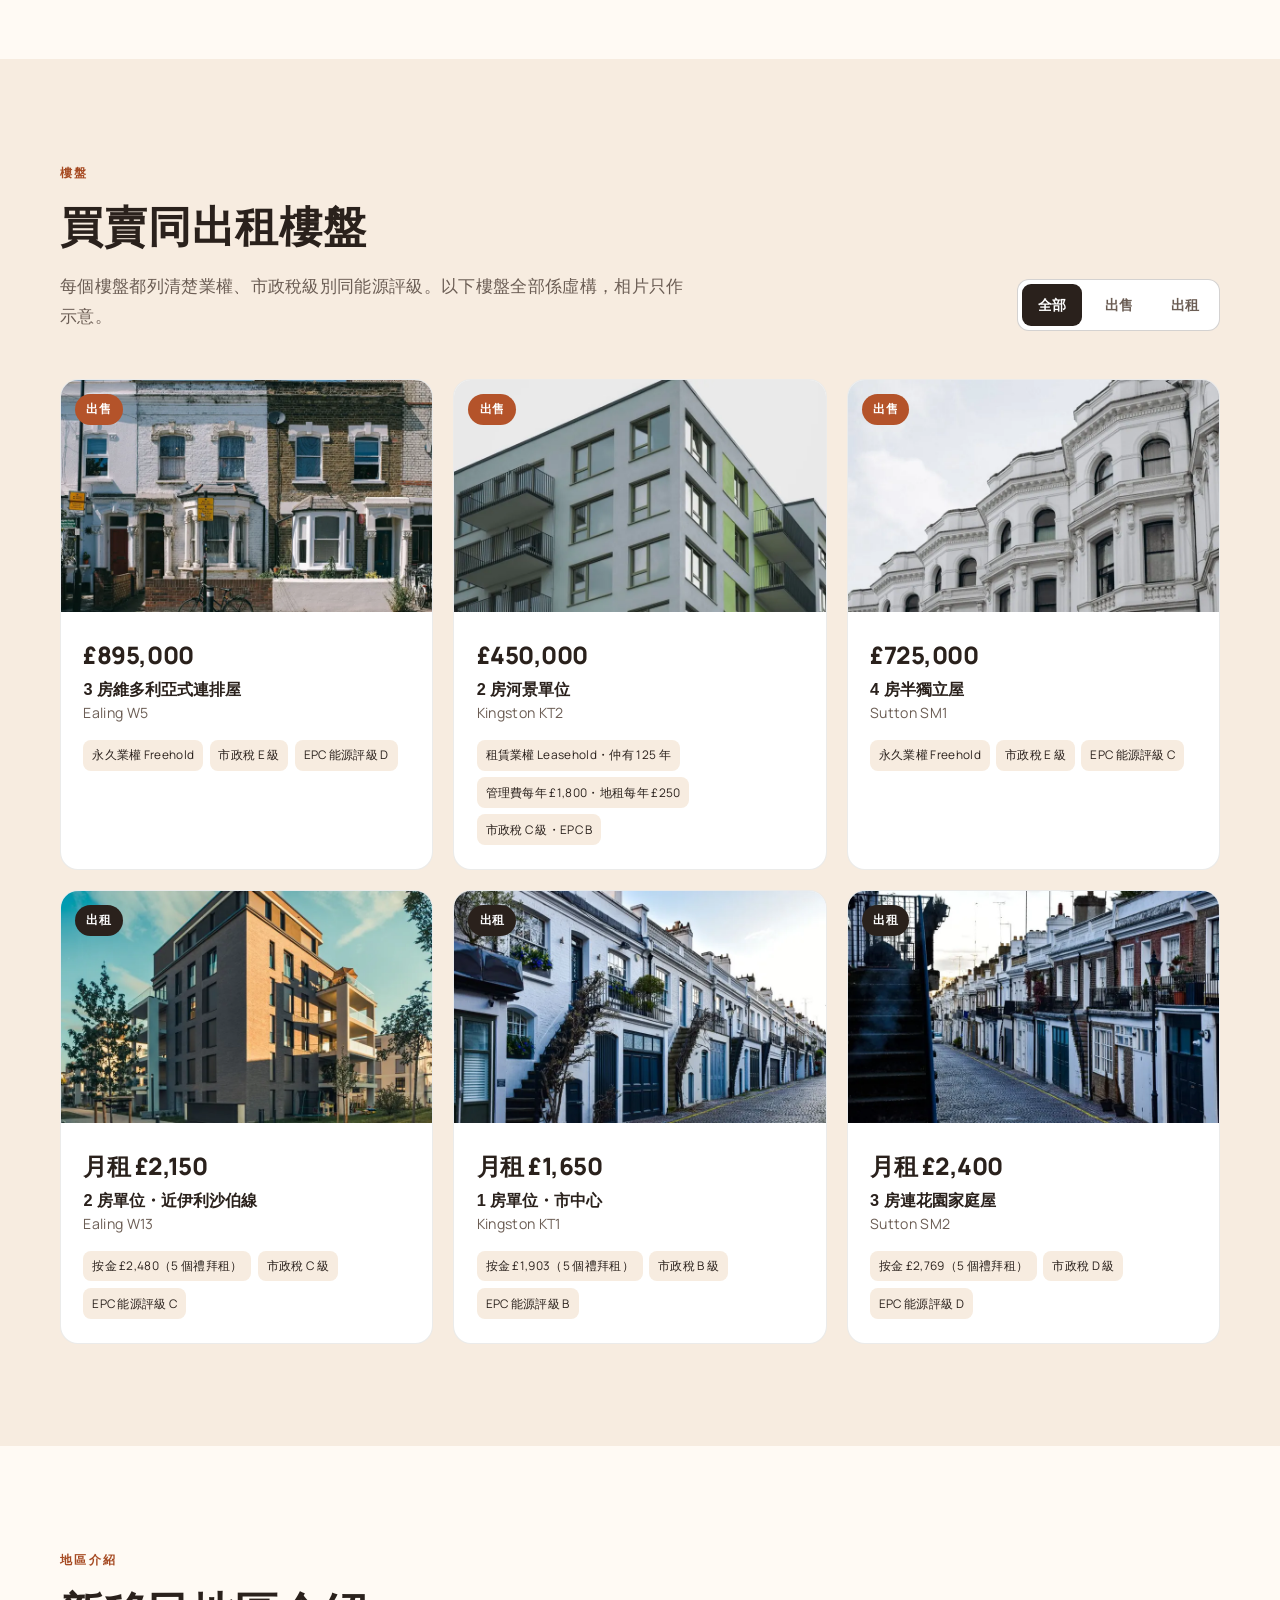
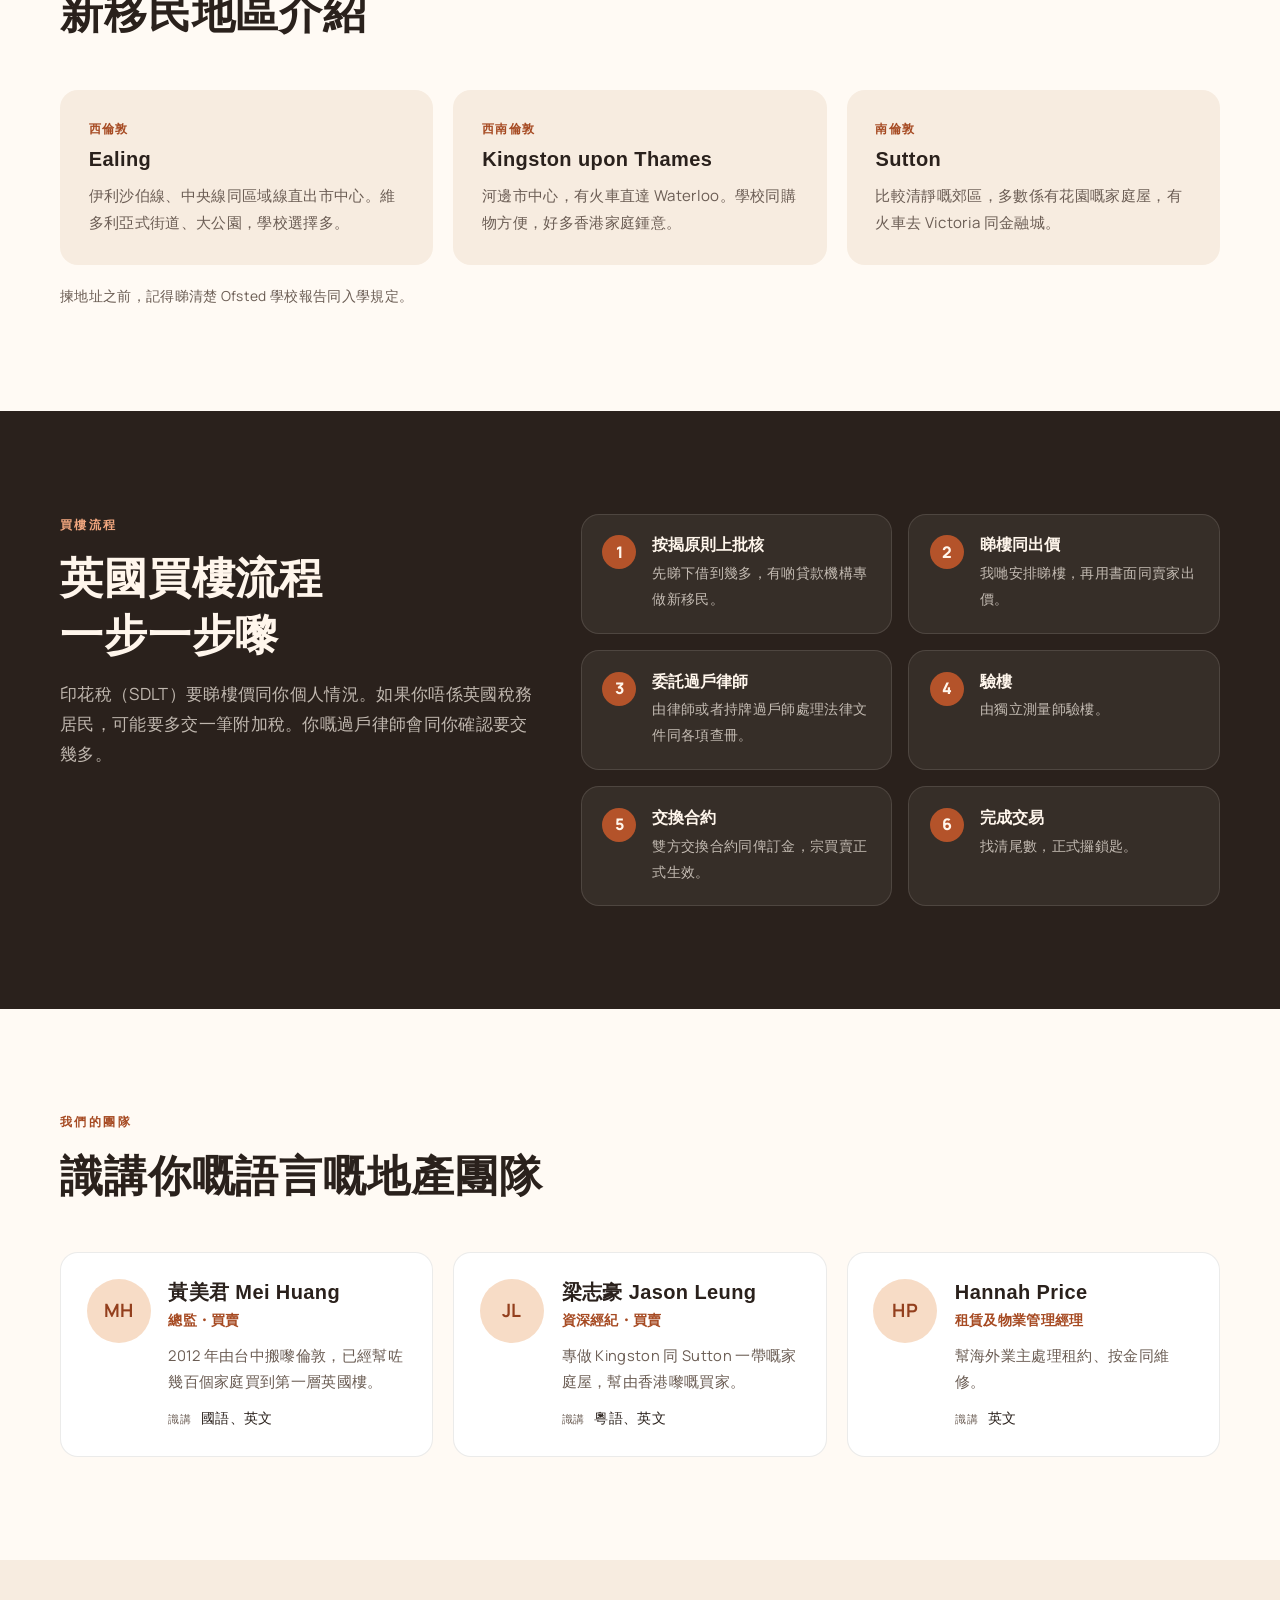
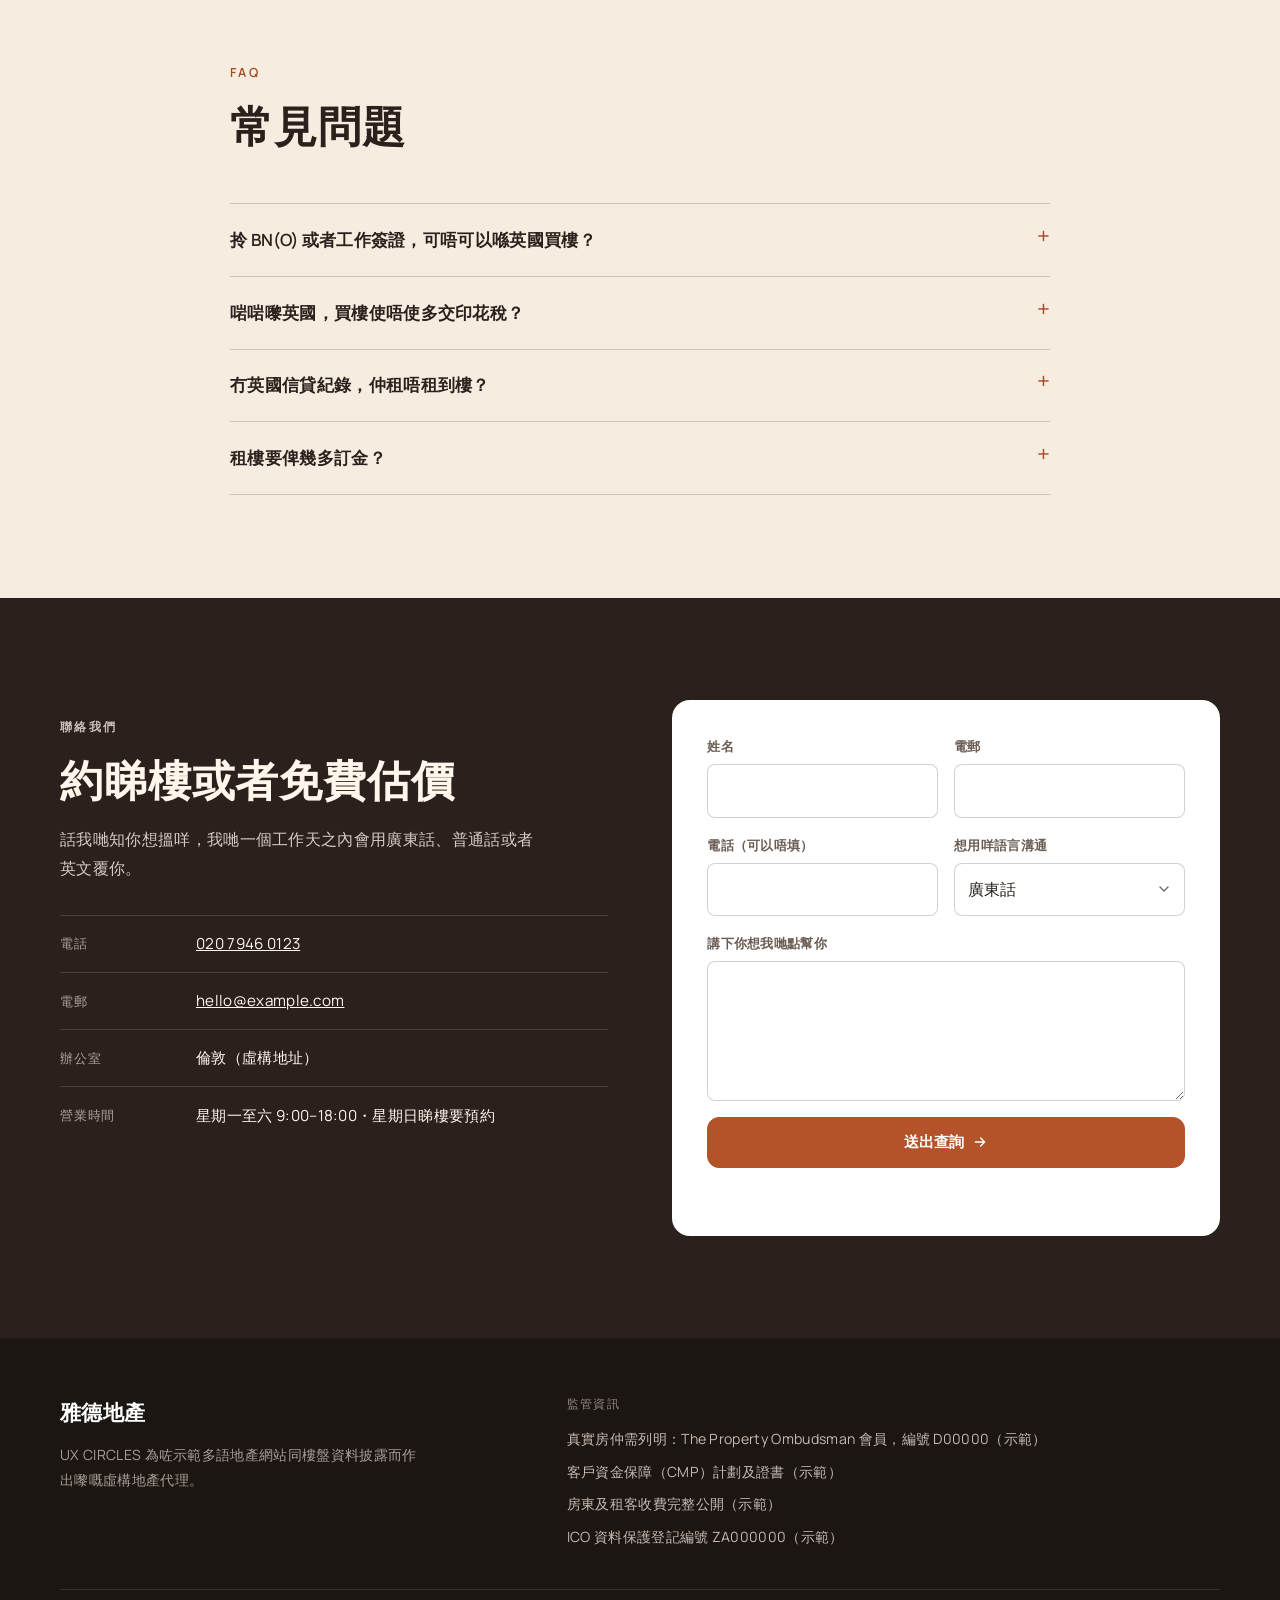
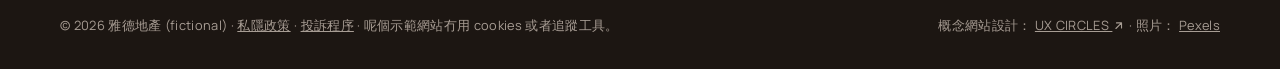
==== commit 5aecc7b2: "Drop commas from Chinese headings In headline style the comma becomes a small gap, or simply the lin" ====
--- a/yue/index.html
+++ b/yue/index.html
@@ -142,7 +142,7 @@
   <section class="hero hero-full" data-parallax style="--hero-img:url('img/hero-bg.webp')">
     <div class="wrap hero-full-inner">
       <p class="eyebrow">專幫香港同台灣家庭嘅地產代理</p>
-      <h1><span class="ph">喺英國買樓租樓，</span><span class="ph">用廣東話同你講清楚</span></h1>
+      <h1><span class="ph">喺英國買樓租樓</span> <span class="ph">用廣東話同你講清楚</span></h1>
       <p class="lede">永久業權定租賃業權、市政稅級別、按金同過戶流程——我哋用廣東話、普通話或者英文，陪你行晒喺倫敦買樓或者租樓嘅每一步。</p>
       <form class="search" data-search action="#homes">
         <div class="search-tabs" role="radiogroup">
@@ -290,7 +290,7 @@
     <div class="wrap guide-inner">
       <header class="sec-head">
         <p class="eyebrow">買樓流程</p>
-        <h2><span class="ph">英國買樓流程，</span><span class="ph">一步一步嚟</span></h2>
+        <h2><span class="ph">英國買樓流程</span> <span class="ph">一步一步嚟</span></h2>
         <p>印花稅（SDLT）要睇樓價同你個人情況。如果你唔係英國稅務居民，可能要多交一筆附加稅。你嘅過戶律師會同你確認要交幾多。</p>
       </header>
       <ol class="guide">
--- a/styles.css
+++ b/styles.css
@@ -58,7 +58,8 @@
 h1,h2,h3{font-family:var(--font-display);font-weight:var(--display-weight);line-height:1.12;color:var(--ink);letter-spacing:var(--display-tracking)}
 .lang-zh-hant h1,.lang-zh-hans h1,.lang-yue h1,.lang-zh-hant h2,.lang-zh-hans h2,.lang-yue h2,.lang-zh-hant h3,.lang-zh-hans h3,.lang-yue h3{font-family:var(--font-display-zh);letter-spacing:.02em;line-height:1.3}
 h1,h2,h3{text-wrap:balance}
-h1 .ph,h2 .ph,h3 .ph{display:inline-block}
+h1 .ph,h2 .ph,h3 .ph{display:inline-block;word-spacing:normal}
+h1:has(.ph),h2:has(.ph),h3:has(.ph){word-spacing:.45em}
 h1{font-size:clamp(2.3rem,5.2vw,4.2rem)}
 h2{font-size:clamp(1.8rem,3.4vw,2.7rem)}
 h3{font-size:1.25rem}
